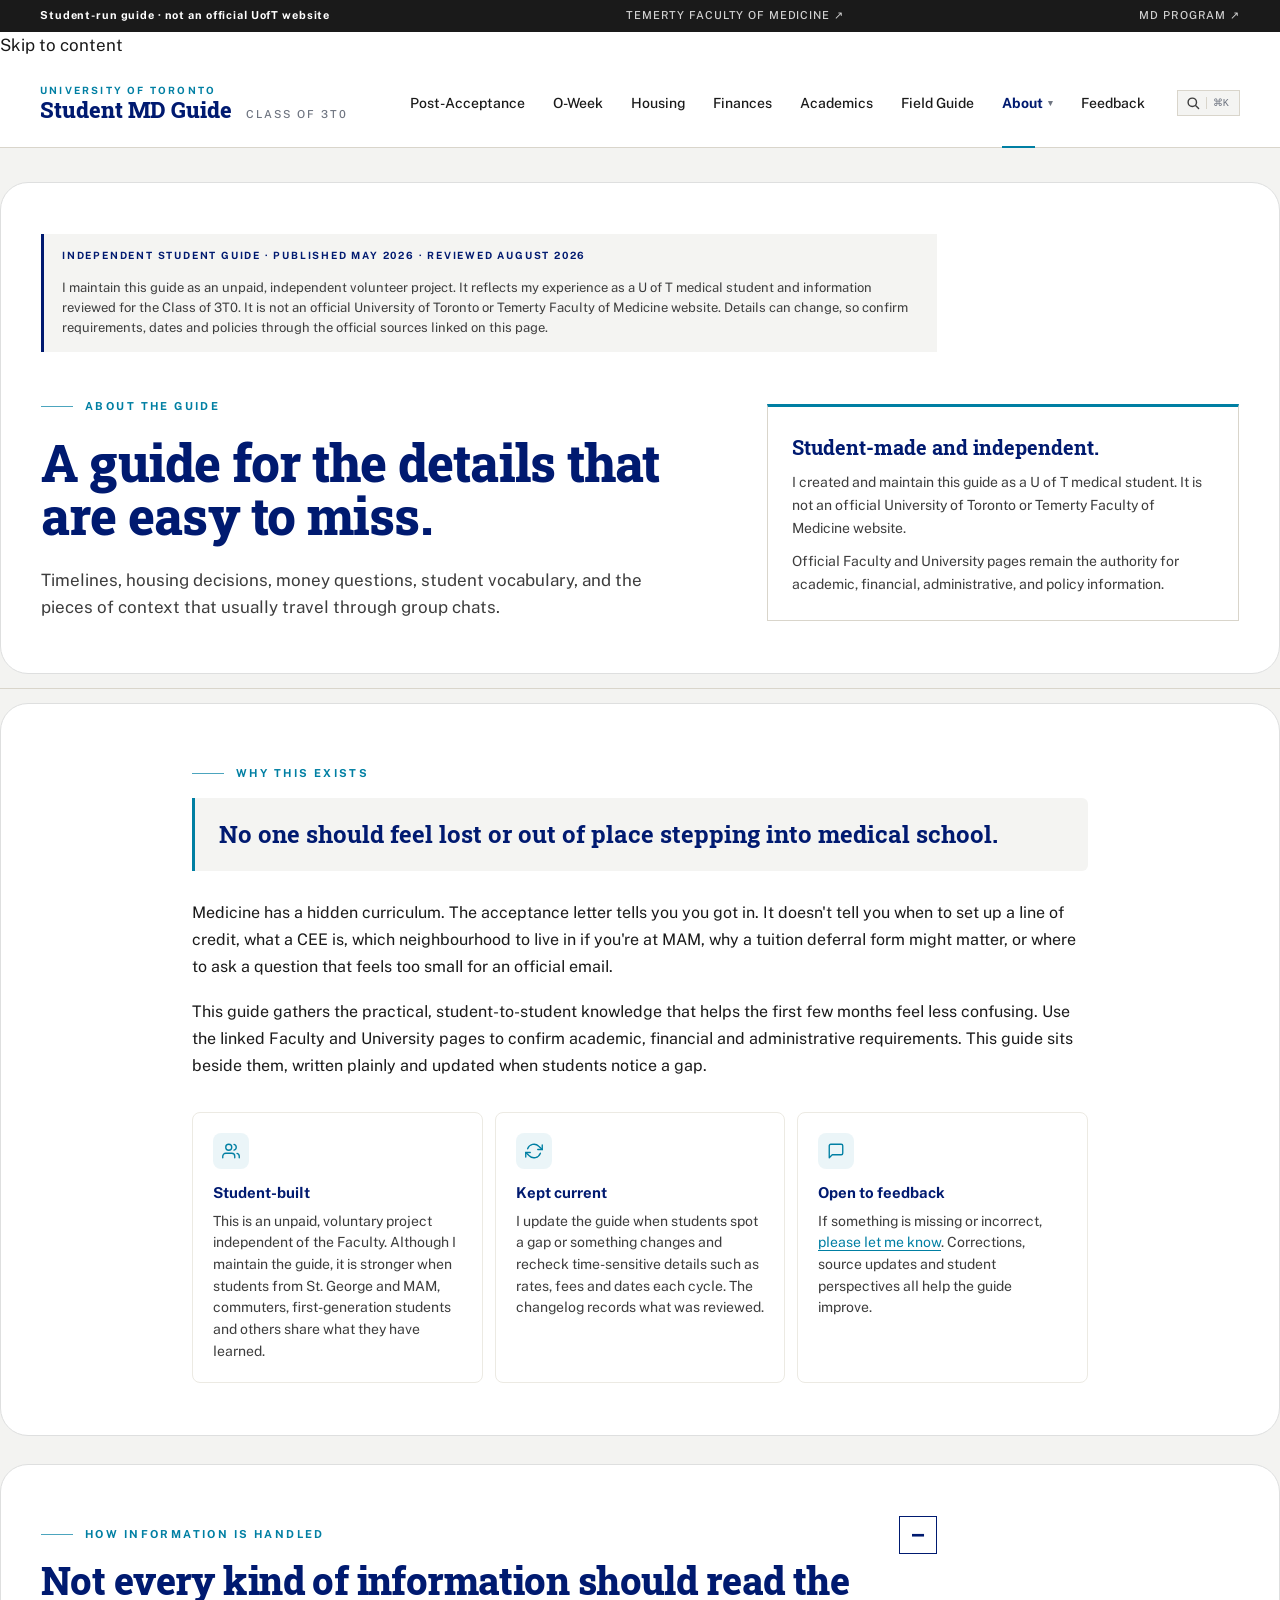
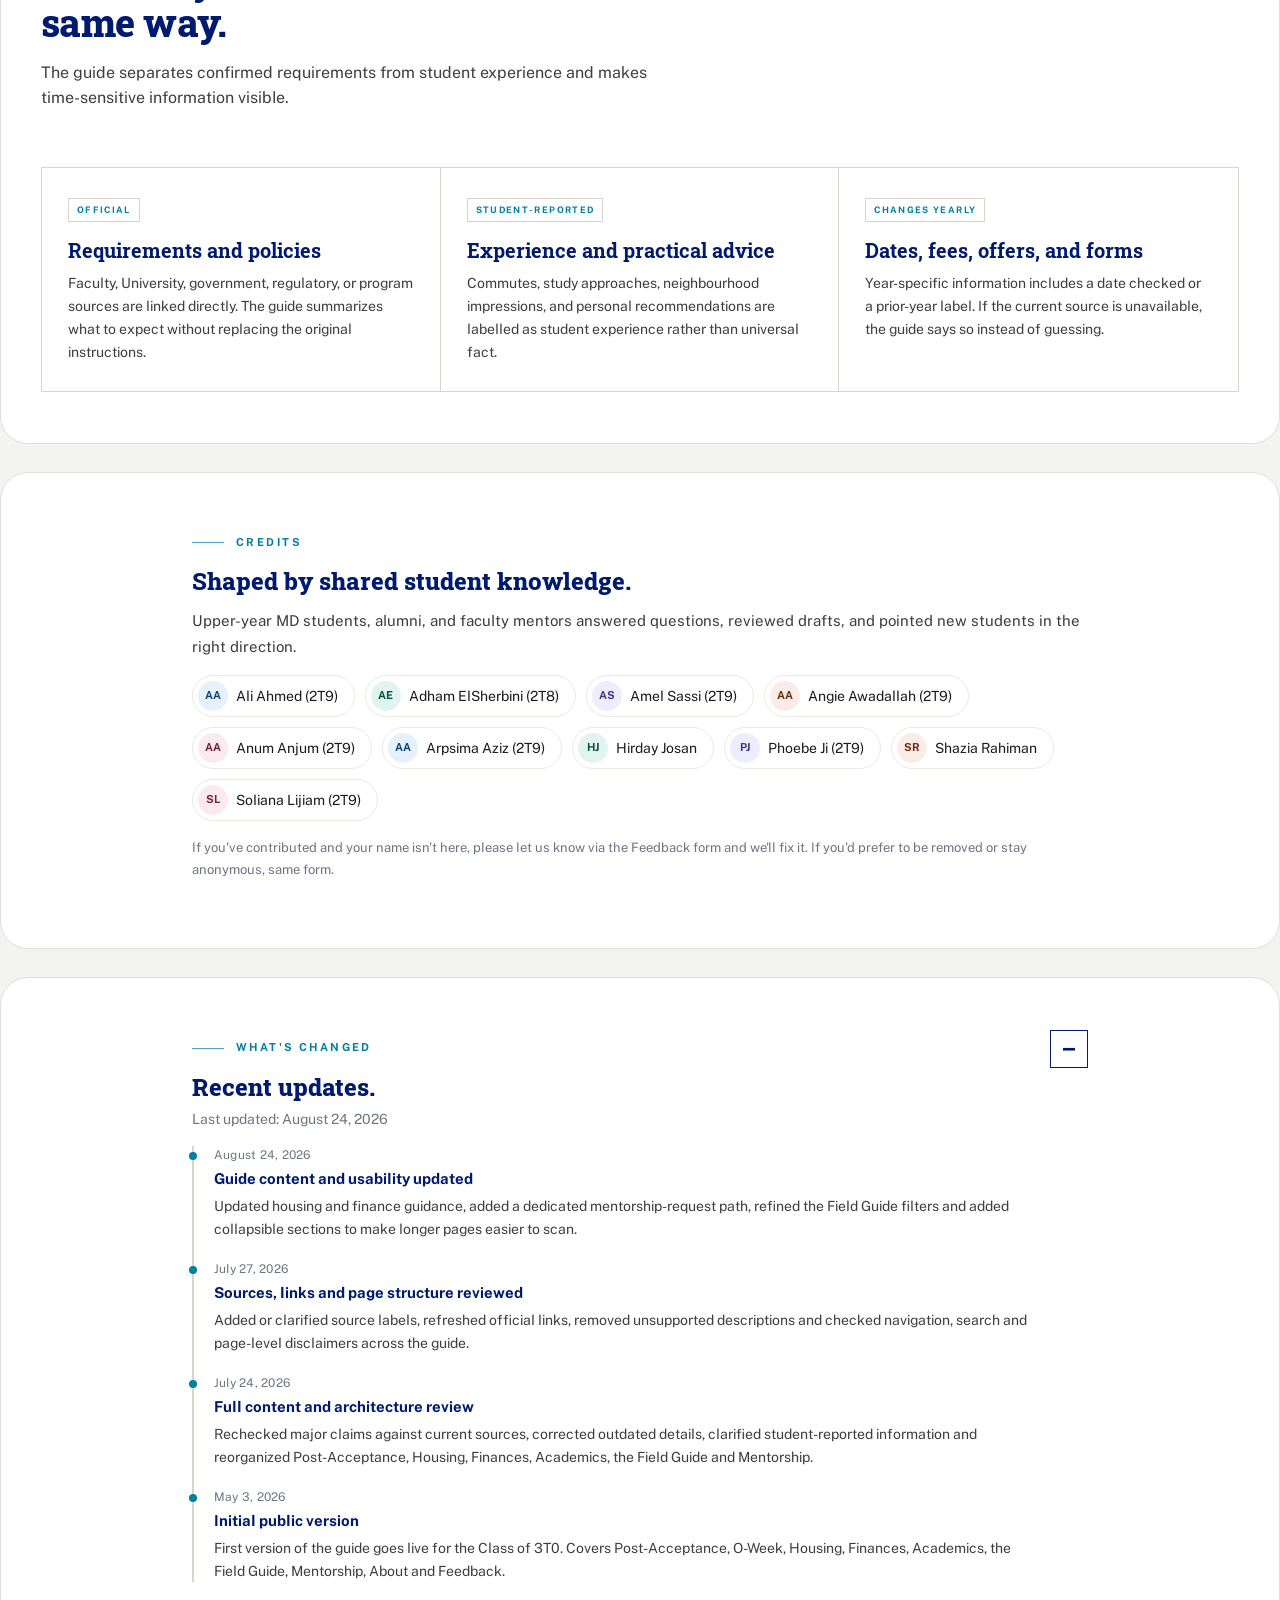
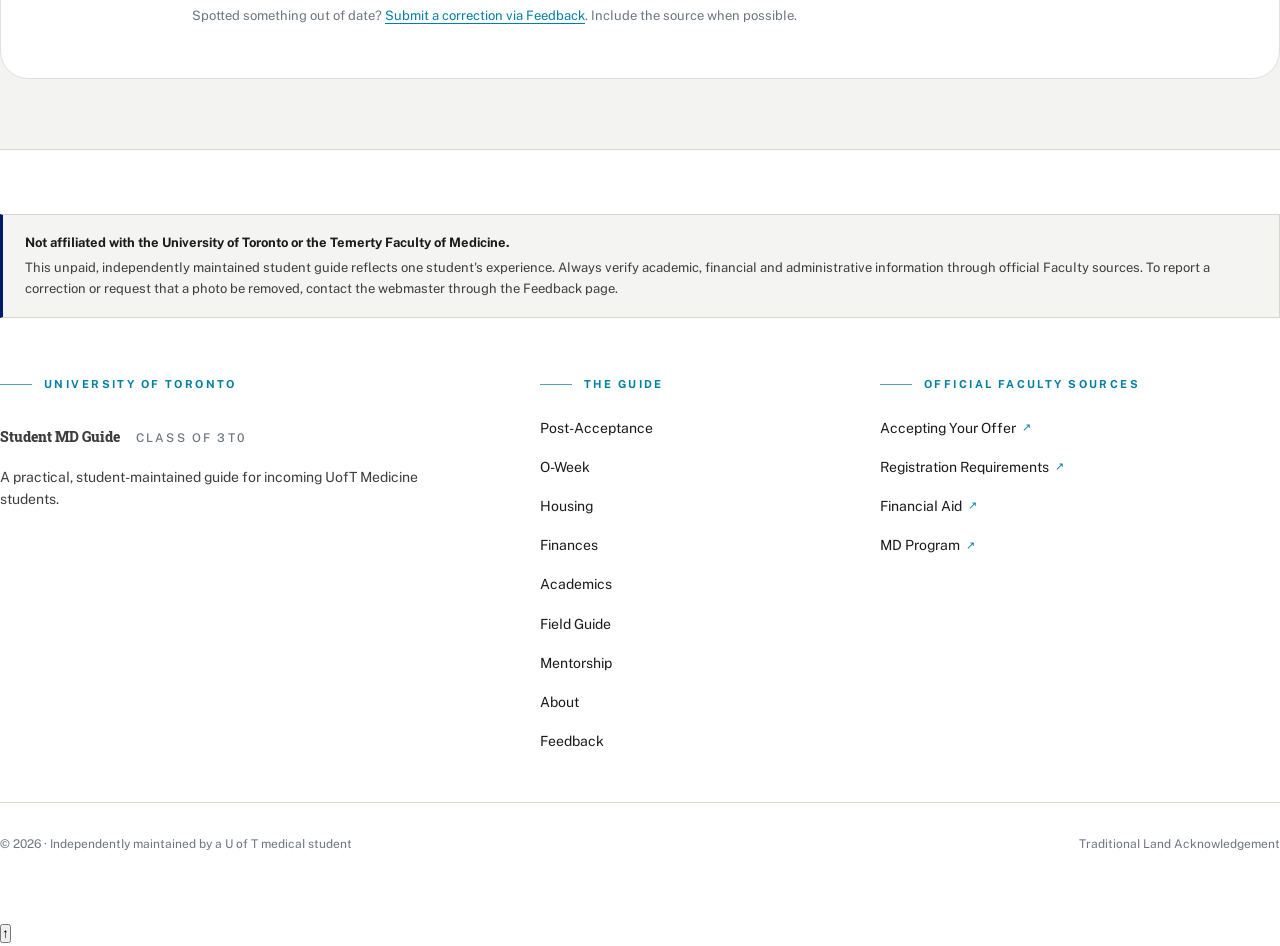
==== about.html @ dd19da8e "Add files via upload" ====
<!DOCTYPE html>
<html lang="en">
<head>
<meta charset="UTF-8" />
<meta name="viewport" content="width=device-width, initial-scale=1.0" />
<title>About the Guide · Student MD Guide</title>
<meta name="description" content="About the independent U of T Student MD Guide, how it is maintained and how to suggest a correction." />
<link rel="canonical" href="https://welcomeuoftmed.ca/about.html" />
<meta property="og:type" content="website" /><meta property="og:site_name" content="UofT Student MD Guide" /><meta property="og:title" content="About the Guide · Student MD Guide" /><meta property="og:description" content="How this independent student guide is maintained and how to suggest a correction." /><meta property="og:url" content="https://welcomeuoftmed.ca/about.html" /><meta property="og:image" content="https://welcomeuoftmed.ca/social-preview.jpg" /><meta property="og:image:alt" content="University College on the University of Toronto Front Campus" />
<meta name="twitter:card" content="summary_large_image" /><meta name="twitter:title" content="About the Guide · Student MD Guide" /><meta name="twitter:description" content="How this independent student guide is maintained and how to suggest a correction." /><meta name="twitter:image" content="https://welcomeuoftmed.ca/social-preview.jpg" />
<link rel="preconnect" href="https://fonts.googleapis.com" />
<link rel="preconnect" href="https://fonts.gstatic.com" crossorigin />
<link href="https://fonts.googleapis.com/css2?family=Public+Sans:wght@400;500;600;700;800;900&family=Roboto+Slab:wght@500;700;800;900&display=swap" rel="stylesheet" />
<link rel="stylesheet" href="launch-polish.css" />
<style>
  :root {
    --uoft-navy: #001A70;
    --uoft-navy-deep: #001454;
    --uoft-teal: #007FA3;
    --uoft-teal-deep: #006285;
    --ink: #1A1A1A;
    --ink-soft: #3D3D3D;
    --ink-muted: #6E7480;
    --paper: #FFFFFF;
    --paper-soft: #F4F4F2;
    --hairline: #D9D5CB;
    --hairline-soft: #ECEAE3;
  }
  * { margin: 0; padding: 0; box-sizing: border-box; }
  html { font-feature-settings: 'ss01', 'cv01', 'cv11'; }
  body {
    background: var(--paper);
    color: var(--ink);
    font-family: 'Public Sans', sans-serif;
    font-size: 17px;
    line-height: 1.6;
    -webkit-font-smoothing: antialiased;
    text-rendering: optimizeLegibility;
  }
  .font-display {
    font-family: 'Roboto Slab', Georgia, serif;
    font-weight: 800;
    letter-spacing: -0.015em;
    line-height: 1.05;
    color: var(--uoft-navy);
  }
  ::selection { background: var(--uoft-navy); color: white; }
  a { color: inherit; text-decoration: none; }
  img { display: block; max-width: 100%; }

  .container { max-width: 1280px; margin: 0 auto; padding: 0 24px; }
  @media (min-width: 768px) { .container { padding: 0 40px; } }

  /* ── Utility ribbon ── */
  .ribbon {
    background: var(--ink);
    color: white;
    font-size: 11px;
    letter-spacing: 0.08em;
  }
  .ribbon-inner {
    height: 32px;
    display: flex;
    align-items: center;
    justify-content: space-between;
  }
  .ribbon-inner > span { font-weight: 700; color: #fff; }
  @media (max-width: 620px) {
    .ribbon-inner > a { display: none; }
    .ribbon-inner { justify-content: center; text-align: center; letter-spacing: .04em; }
  }
  .ribbon a { opacity: 0.8; transition: opacity 180ms; text-transform: uppercase; font-weight: 500; }
  .ribbon a:hover { opacity: 1; }

  /* ── Header ── */
  .header {
    background: white;
    border-bottom: 1px solid var(--hairline);
    position: sticky;
    top: 0;
    z-index: 40;
  }
  .header-inner {
    height: 88px;
    display: flex;
    align-items: center;
    justify-content: space-between;
  }
  .logo {
    display: flex;
    align-items: center;
    gap: 14px;
    line-height: 1;
    text-decoration: none;
  }
  .logo-shield {
    width: 30px;
    height: 70px;
    flex-shrink: 0;
    object-fit: contain;
  }
  .logo-text { display: flex; flex-direction: column; line-height: 1; }
  .logo-eyebrow {
    font-size: 10px;
    letter-spacing: 0.22em;
    text-transform: uppercase;
    font-weight: 700;
    color: var(--uoft-teal);
  }
  .logo-mark {
    font-family: 'Roboto Slab', serif;
    font-weight: 800;
    font-size: 22px;
    color: var(--uoft-navy);
    line-height: 1;
    transition: color 180ms;
  }
  .logo:hover .logo-mark { color: var(--uoft-teal); }
  .logo-mark-row {
    display: inline-flex;
    align-items: baseline;
    gap: 14px;
    margin-top: 4px;
  }
  .logo-edition {
    font-family: 'Public Sans', sans-serif;
    font-weight: 500;
    font-size: 11px;
    letter-spacing: 0.18em;
    color: var(--ink-muted);
    text-transform: uppercase;
    line-height: 1;
  }
  .nav { display: none; gap: 22px; align-items: center; flex-wrap: wrap; justify-content: flex-end; }
  @media (min-width: 768px) { .nav { display: flex; } }
  @media (min-width: 1100px) { .nav { gap: 28px; } }
  .nav a {
    font-size: 13px;
    font-weight: 500;
    color: var(--ink);
    transition: color 180ms;
    white-space: nowrap;
  }
  @media (min-width: 1100px) { .nav a { font-size: 14px; } }
  .nav a:hover { color: var(--uoft-teal); }
  .nav a.is-active {
    color: var(--uoft-navy);
    font-weight: 700;
    position: relative;
  }
  .nav a.is-active::after {
    content: '';
    position: absolute;
    left: 0;
    right: 0;
    bottom: -34px;
    height: 2px;
    background: var(--uoft-teal);
  }

  /* Dropdown nav (About → About / Mentorship) */
  .nav-dropdown {
    position: relative;
    display: flex;
    align-items: center;
  }
  .nav-dropdown-trigger {
    background: none;
    border: 0;
    padding: 0;
    margin: 0;
    font-family: inherit;
    font-size: 13px;
    font-weight: 500;
    color: var(--ink);
    cursor: pointer;
    display: inline-flex;
    align-items: center;
    gap: 5px;
    transition: color 180ms;
    white-space: nowrap;
    line-height: inherit;
  }
  @media (min-width: 1100px) { .nav-dropdown-trigger { font-size: 14px; } }
  .nav-dropdown-trigger:hover { color: var(--uoft-teal); }
  .nav-dropdown.is-active-section .nav-dropdown-trigger {
    color: var(--uoft-navy);
    font-weight: 700;
  }
  .nav-dropdown.is-active-section::after {
    content: '';
    position: absolute;
    left: 0;
    right: 18px;
    bottom: -34px;
    height: 2px;
    background: var(--uoft-teal);
  }
  .nav-dropdown-caret {
    font-size: 9px;
    color: var(--ink-muted);
    transition: transform 220ms, color 180ms;
    margin-top: 1px;
  }
  .nav-dropdown:hover .nav-dropdown-caret,
  .nav-dropdown.is-open .nav-dropdown-caret {
    transform: rotate(180deg);
    color: var(--uoft-navy);
  }

  .nav-dropdown-menu {
    position: absolute;
    top: calc(100% + 28px);
    right: 0;
    min-width: 240px;
    background: white;
    border: 1px solid var(--hairline);
    box-shadow: 0 8px 32px rgba(0, 0, 0, 0.08);
    padding: 8px;
    z-index: 50;
    opacity: 0;
    visibility: hidden;
    transform: translateY(-4px);
    transition: opacity 180ms, transform 180ms, visibility 180ms;
  }
  .nav-dropdown:hover .nav-dropdown-menu,
  .nav-dropdown:focus-within .nav-dropdown-menu,
  .nav-dropdown.is-open .nav-dropdown-menu {
    opacity: 1;
    visibility: visible;
    transform: translateY(0);
  }
  /* Hover bridge so cursor can move from trigger to menu without closing */
  .nav-dropdown::before {
    content: '';
    position: absolute;
    top: 100%;
    right: 0;
    width: 100%;
    height: 28px;
    pointer-events: none;
  }
  .nav-dropdown:hover::before,
  .nav-dropdown.is-open::before {
    pointer-events: auto;
  }
  .nav-dropdown-menu a {
    display: block;
    padding: 12px 14px;
    font-size: 13px;
    text-decoration: none;
    border-left: 2px solid transparent;
    transition: background 160ms, border-color 160ms;
  }
  .nav-dropdown-menu a:hover,
  .nav-dropdown-menu a:focus-visible {
    background: var(--paper-soft);
    border-left-color: var(--uoft-teal);
    outline: none;
  }
  .nav-dropdown-menu a.is-active {
    background: var(--paper-soft);
    border-left-color: var(--uoft-navy);
  }
  .nav-dropdown-menu a.is-active::after { display: none; }
  .nav-dropdown-label {
    display: block;
    color: var(--uoft-navy);
    font-weight: 700;
    margin-bottom: 2px;
  }
  .nav-dropdown-desc {
    display: block;
    color: var(--ink-muted);
    font-size: 11px;
    line-height: 1.4;
  }

  /* ── Eyebrow ── */
  .eyebrow {
    display: inline-flex;
    align-items: center;
    gap: 12px;
  }
  .eyebrow-rule {
    display: block;
    width: 32px;
    height: 1px;
    background: var(--uoft-teal);
    opacity: 0.7;
  }
  .eyebrow-text {
    font-size: 11px;
    letter-spacing: 0.22em;
    text-transform: uppercase;
    font-weight: 700;
    color: var(--uoft-teal);
  }
  .eyebrow.light .eyebrow-rule { background: rgba(255,255,255,0.4); }
  .eyebrow.light .eyebrow-text { color: rgba(255,255,255,0.85); }

  /* ── Buttons ── */
  .btn {
    display: inline-flex;
    align-items: center;
    justify-content: center;
    gap: 10px;
    padding: 14px 24px;
    font-family: inherit;
    font-size: 13px;
    font-weight: 700;
    letter-spacing: 0.1em;
    text-transform: uppercase;
    border: 1.5px solid transparent;
    transition: all 180ms cubic-bezier(0.2, 0.7, 0.2, 1);
    cursor: pointer;
    white-space: nowrap;
  }
  .btn-primary { background: var(--uoft-navy); color: white; border-color: var(--uoft-navy); }
  .btn-primary:hover { background: var(--uoft-navy-deep); border-color: var(--uoft-navy-deep); }
  .btn-outline { background: transparent; color: var(--uoft-navy); border-color: var(--uoft-navy); }
  .btn-outline:hover { background: var(--uoft-navy); color: white; }
  .btn-outline-light { background: transparent; color: white; border-color: white; }
  .btn-outline-light:hover { background: white; color: var(--uoft-navy); }

  /* ── Animations ── */
  @keyframes fadeUp {
    from { opacity: 0; transform: translateY(14px); }
    to { opacity: 1; transform: translateY(0); }
  }
  .fade-up { animation: fadeUp 0.85s cubic-bezier(0.2, 0.7, 0.2, 1) both; }
  .delay-1 { animation-delay: 80ms; }
  .delay-2 { animation-delay: 160ms; }
  .delay-3 { animation-delay: 240ms; }

  /* ── Hero ── */
  .hero {
    position: relative;
    width: 100%;
    height: 78vh;
    min-height: 560px;
    overflow: hidden;
  }
  .hero img {
    position: absolute;
    inset: 0;
    width: 100%;
    height: 100%;
    object-fit: cover;
  }
  .hero-tint {
    position: absolute;
    inset: 0;
    background: linear-gradient(135deg, rgba(0,26,112,0.22) 0%, rgba(0,26,112,0.08) 60%, transparent 100%);
  }
  .hero-content {
    position: absolute;
    inset: 0;
    display: flex;
    align-items: center;
  }
  .hero-content > div { width: 100%; }
  .inset-block {
    background: white;
    padding: 56px;
    max-width: 640px;
    box-shadow: 0 1px 0 rgba(0,26,112,0.08);
  }
  @media (max-width: 767px) { .inset-block { padding: 32px 28px; } }
  .hero h1 {
    font-family: 'Roboto Slab', serif;
    font-weight: 800;
    line-height: 1.05;
    letter-spacing: -0.015em;
    color: var(--uoft-navy);
    font-size: clamp(2.5rem, 5.5vw, 4.25rem);
    margin-top: 24px;
  }
  .hero h2 {
    font-family: 'Roboto Slab', serif;
    font-weight: 500;
    font-style: italic;
    color: var(--uoft-teal);
    font-size: clamp(2rem, 4vw, 3rem);
    line-height: 1.05;
    letter-spacing: -0.015em;
    margin-top: 8px;
  }

  /* ── Lede paragraph ── */
  .lede-section {
    padding: 56px 0 72px;
  }
  @media (min-width: 768px) {
    .lede-section { padding: 72px 0 80px; }
  }
  .lede {
    font-size: 20px;
    line-height: 1.6;
    color: var(--ink);
    max-width: 56rem;
  }
  @media (min-width: 768px) { .lede { font-size: 22px; } }
  .hero-disclaimer {
    display: flex;
    align-items: baseline;
    gap: 14px;
    padding: 14px 18px;
    margin-bottom: 36px;
    border-left: 3px solid var(--uoft-navy);
    background: var(--paper-soft);
    font-size: 13px;
    line-height: 1.55;
    color: var(--ink-soft);
    max-width: 56rem;
    flex-wrap: wrap;
  }
  .hero-disclaimer-label {
    font-size: 10px;
    letter-spacing: 0.18em;
    text-transform: uppercase;
    font-weight: 700;
    color: var(--uoft-navy);
    flex-shrink: 0;
  }
  .lede-section .container::after {
    content: '';
    display: block;
    width: 64px;
    height: 1px;
    background: var(--uoft-teal);
    margin-top: 48px;
    opacity: 0.7;
  }

  /* ── Section tiles (4-up) ── */
  .tiles-section {
    padding: 80px 0;
    background: var(--paper-soft);
  }
  @media (min-width: 768px) { .tiles-section { padding: 112px 0; } }
  .tiles-header {
    text-align: center;
    margin-bottom: 64px;
  }
  @media (min-width: 768px) { .tiles-header { margin-bottom: 80px; } }
  .tiles-header h2 {
    font-family: 'Roboto Slab', serif;
    font-weight: 800;
    color: var(--uoft-navy);
    font-size: clamp(2rem, 3.5vw, 3rem);
    line-height: 1.05;
    letter-spacing: -0.015em;
    margin-top: 20px;
  }
  .tiles-grid {
    display: grid;
    grid-template-columns: 1fr;
    gap: 24px;
  }
  @media (min-width: 640px) { .tiles-grid { grid-template-columns: 1fr 1fr; gap: 32px; } }
  @media (min-width: 1024px) { .tiles-grid { grid-template-columns: repeat(4, 1fr); } }
  .tile { display: flex; flex-direction: column; }
  .tile-img-wrap {
    aspect-ratio: 1 / 1;
    width: 100%;
    overflow: hidden;
    margin-bottom: 24px;
    position: relative;
  }
  .tile-img-wrap img {
    width: 100%;
    height: 100%;
    object-fit: cover;
    transition: transform 600ms cubic-bezier(0.2, 0.7, 0.2, 1);
  }
  .tile:hover .tile-img-wrap img { transform: scale(1.04); }
  .tile-num {
    position: absolute;
    top: 0;
    left: 0;
    background: var(--uoft-navy);
    color: white;
    padding: 6px 12px;
    font-size: 10px;
    font-weight: 700;
    letter-spacing: 0.2em;
  }
  .tile-label {
    font-size: 11px;
    letter-spacing: 0.22em;
    text-transform: uppercase;
    font-weight: 700;
    color: var(--uoft-teal);
    margin-bottom: 12px;
  }
  .tile-desc {
    font-size: 15px;
    line-height: 1.55;
    color: var(--ink);
    margin-bottom: 24px;
    flex: 1;
  }
  .tile .btn { align-self: flex-start; }

  /* ── Full-bleed image break ── */
  .image-break {
    position: relative;
    width: 100%;
    overflow: hidden;
  }
  .placeholder {
    position: relative;
    width: 100%;
    background: var(--paper-soft);
    border: 1px dashed rgba(0, 26, 112, 0.25);
    display: flex;
    align-items: center;
    justify-content: center;
    overflow: hidden;
  }
  .placeholder.hero-aspect { aspect-ratio: 21 / 9; }
  .placeholder.video-aspect { aspect-ratio: 16 / 9; }
  .placeholder.square-aspect { aspect-ratio: 1 / 1; }
  .placeholder-stripe {
    position: absolute;
    inset: 0;
    background-image: repeating-linear-gradient(45deg, var(--uoft-navy) 0, var(--uoft-navy) 1px, transparent 1px, transparent 16px);
    opacity: 0.03;
  }
  .placeholder-content {
    position: relative;
    z-index: 1;
    display: flex;
    flex-direction: column;
    align-items: center;
    gap: 12px;
    text-align: center;
    padding: 40px;
  }
  .placeholder-icon {
    width: 24px;
    height: 24px;
    color: var(--uoft-navy);
  }
  .placeholder-kind {
    font-size: 10px;
    letter-spacing: 0.22em;
    text-transform: uppercase;
    font-weight: 700;
    color: var(--uoft-teal);
  }
  .placeholder-label {
    font-size: 13px;
    line-height: 1.55;
    max-width: 28rem;
    color: var(--ink-soft);
  }
  .image-break .credit {
    position: absolute;
    bottom: 16px;
    right: 24px;
    font-size: 10px;
    font-style: italic;
    color: var(--ink-muted);
  }

  /* ── Essay block ── */
  .essay-section { padding: 96px 0; }
  @media (min-width: 768px) { .essay-section { padding: 128px 0; } }
  .essay-grid { display: grid; gap: 40px; }
  @media (min-width: 768px) { .essay-grid { grid-template-columns: 5fr 7fr; gap: 80px; } }
  .essay-head h2 {
    font-family: 'Roboto Slab', serif;
    font-weight: 800;
    color: var(--uoft-navy);
    font-size: clamp(2rem, 3.5vw, 2.875rem);
    line-height: 1.05;
    letter-spacing: -0.015em;
    margin-top: 24px;
  }
  .essay-head h3 {
    font-family: 'Roboto Slab', serif;
    font-weight: 500;
    font-style: italic;
    color: var(--uoft-teal);
    font-size: clamp(1.5rem, 2.5vw, 2rem);
    line-height: 1.05;
    letter-spacing: -0.015em;
    margin-top: 8px;
  }
  .prose-content p {
    font-size: 17px;
    line-height: 1.75;
    color: var(--ink-soft);
    margin-bottom: 24px;
    max-width: 62ch;
  }
  .prose-content p:last-child { margin-bottom: 0; }
  .prose-content strong { color: var(--ink); font-weight: 600; }
  .prose-content a {
    color: var(--uoft-teal);
    text-decoration: underline;
    text-decoration-thickness: 1px;
    text-underline-offset: 4px;
    transition: all 180ms;
  }
  .prose-content a:hover { color: var(--uoft-teal-deep); text-decoration-thickness: 2px; }

  /* ── Resources stripe ── */
  .resources-section {
    padding: 80px 0;
    background: var(--paper-soft);
  }
  @media (min-width: 768px) { .resources-section { padding: 112px 0; } }
  .resources-grid { display: grid; gap: 40px; }
  @media (min-width: 768px) { .resources-grid { grid-template-columns: 4fr 8fr; gap: 80px; } }
  .resources-head h2 {
    font-family: 'Roboto Slab', serif;
    font-weight: 800;
    color: var(--uoft-navy);
    font-size: clamp(1.75rem, 3vw, 2.5rem);
    line-height: 1.05;
    letter-spacing: -0.015em;
    margin-top: 24px;
  }
  .resources-head p {
    margin-top: 20px;
    font-size: 15px;
    line-height: 1.6;
    color: var(--ink-soft);
    max-width: 24rem;
  }
  .resource-list {
    border-top: 1px solid var(--hairline);
  }
  .resource-link {
    display: grid;
    grid-template-columns: auto 1fr;
    gap: 20px;
    padding: 24px 0;
    border-bottom: 1px solid var(--hairline);
    align-items: start;
    transition: padding 220ms cubic-bezier(0.2, 0.7, 0.2, 1);
  }
  .resource-link:hover { padding-left: 12px; }
  .resource-arrow {
    color: var(--uoft-teal);
    font-weight: 700;
    font-size: 20px;
    line-height: 1.4;
    transition: color 180ms;
  }
  .resource-link:hover .resource-arrow { color: var(--uoft-navy); }
  .resource-title {
    font-family: 'Roboto Slab', serif;
    font-weight: 800;
    font-size: 20px;
    color: var(--uoft-navy);
    line-height: 1.2;
    margin-bottom: 6px;
    transition: color 180ms;
  }
  @media (min-width: 768px) { .resource-title { font-size: 22px; } }
  .resource-link:hover .resource-title { color: var(--uoft-teal); }
  .resource-note {
    font-size: 13px;
    font-style: italic;
    color: var(--ink-soft);
    margin-top: 6px;
  }
  .independence-box {
    padding: 24px; border: 1px solid var(--hairline);
    border-top: 3px solid var(--uoft-teal); background: #fff;
  }
  .independence-box strong {
    display: block; margin-bottom: 8px; color: var(--uoft-navy);
    font-family: 'Roboto Slab', serif; font-size: 20px;
  }
  .independence-box p { color: var(--ink-soft); font-size: 14px; line-height: 1.65; }
  .independence-box p + p { margin-top: 10px; }
  .source-standard {
    display: grid; grid-template-columns: 1fr;
    border: 1px solid var(--hairline); background: #fff;
  }
  @media (min-width: 800px) { .source-standard { grid-template-columns: repeat(3, 1fr); } }
  .source-standard-item {
    padding: 26px; border-bottom: 1px solid var(--hairline);
  }
  @media (min-width: 800px) {
    .source-standard-item { border-bottom: 0; border-right: 1px solid var(--hairline); }
    .source-standard-item:last-child { border-right: 0; }
  }
  .source-standard-label {
    display: inline-flex; margin-bottom: 16px; padding: 4px 8px;
    border: 1px solid var(--hairline); color: var(--uoft-teal);
    font-size: 9px; font-weight: 700; letter-spacing: .15em; text-transform: uppercase;
  }
  .source-standard-item h3 {
    color: var(--uoft-navy); font-family: 'Roboto Slab', serif;
    font-size: 20px; line-height: 1.2;
  }
  .source-standard-item p {
    margin-top: 10px; color: var(--ink-soft); font-size: 14px; line-height: 1.65;
  }

  /* ── Cohort section ── */
  .cohort-section {
    padding: 56px 0 80px;
  }
  @media (min-width: 768px) { .cohort-section { padding: 64px 0 112px; } }
  .cohort-header {
    margin-bottom: 48px;
    max-width: 56rem;
  }
  @media (min-width: 768px) { .cohort-header { margin-bottom: 64px; } }
  .cohort-header h2 {
    font-family: 'Roboto Slab', serif;
    font-weight: 800;
    color: var(--uoft-navy);
    font-size: clamp(2rem, 3.5vw, 3rem);
    line-height: 1.05;
    letter-spacing: -0.015em;
    margin-top: 20px;
  }
  .cohort-lede {
    margin-top: 20px;
    font-size: 18px;
    line-height: 1.6;
    color: var(--ink-soft);
    max-width: 44rem;
  }
  .cohort-grid {
    display: grid;
    grid-template-columns: 1fr;
    gap: 16px;
  }
  @media (min-width: 768px) {
    .cohort-grid {
      grid-template-columns: 7fr 5fr;
      gap: 20px;
      align-items: stretch;
    }
  }
  .cohort-large { display: flex; }
  .cohort-large > .placeholder { width: 100%; }
  .cohort-stack {
    display: grid;
    grid-template-columns: 1fr 1fr;
    gap: 16px;
  }
  @media (min-width: 768px) {
    .cohort-stack {
      grid-template-columns: 1fr;
      grid-template-rows: 1fr 1fr;
      gap: 20px;
    }
  }
  .cohort-aspect-large { aspect-ratio: 4 / 3; width: 100%; }
  @media (min-width: 768px) {
    .cohort-aspect-large { aspect-ratio: auto; height: 100%; min-height: 520px; }
  }
  .cohort-aspect-small { aspect-ratio: 4 / 3; width: 100%; }
  @media (min-width: 768px) {
    .cohort-aspect-small { aspect-ratio: auto; height: 100%; }
  }

  /* ── CTA pair ── */
  .cta-section { padding: 80px 0; }
  @media (min-width: 768px) { .cta-section { padding: 112px 0; } }
  .cta-grid {
    display: grid;
    grid-template-columns: 1fr;
    align-items: stretch;
  }
  @media (min-width: 768px) { .cta-grid { grid-template-columns: 1fr 1fr; } }
  .cta-text-panel {
    background: var(--uoft-navy);
    padding: 48px 40px;
    display: flex;
    flex-direction: column;
    justify-content: center;
    color: white;
  }
  @media (min-width: 768px) { .cta-text-panel { padding: 64px; } }
  .cta-text-panel h2 {
    font-family: 'Roboto Slab', serif;
    font-weight: 800;
    color: white;
    font-size: clamp(1.875rem, 3vw, 2.5rem);
    line-height: 1.05;
    letter-spacing: -0.015em;
    margin-top: 24px;
  }
  .cta-text-panel p {
    margin-top: 20px;
    font-size: 16px;
    line-height: 1.6;
    color: rgba(255,255,255,0.85);
  }
  .cta-text-panel .btn {
    margin-top: 32px;
    align-self: flex-start;
  }

  /* ── Footer ── */
  .footer {
    border-top: 1px solid var(--hairline);
    margin-top: 0;
    background: var(--paper);
  }
  .footer-inner { padding: 64px 0; }
  .footer-disclaimer {
    border: 1px solid var(--hairline);
    border-left: 3px solid var(--uoft-navy);
    padding: 18px 22px;
    margin-bottom: 48px;
    font-size: 13px;
    line-height: 1.6;
    color: var(--ink-soft);
    background: var(--paper-soft);
  }
  .footer-disclaimer strong {
    display: block;
    color: var(--ink);
    font-weight: 700;
    margin-bottom: 4px;
    font-size: 13px;
  }
  .footer-grid {
    display: grid;
    grid-template-columns: 1fr;
    gap: 40px;
    padding-bottom: 48px;
  }
  @media (min-width: 768px) {
    .footer-grid {
      grid-template-columns: 5fr 3fr 4fr;
    }
  }
  .footer-brand-mark {
    font-family: 'Roboto Slab', serif;
    font-weight: 800;
    font-size: 28px;
    color: var(--uoft-navy);
    line-height: 1.2;
    display: flex;
    align-items: baseline;
    gap: 16px;
    flex-wrap: wrap;
  }
  .footer-brand-edition {
    font-family: 'Public Sans', sans-serif;
    font-weight: 500;
    font-size: 12px;
    letter-spacing: 0.18em;
    color: var(--ink-muted);
    text-transform: uppercase;
    line-height: 1;
  }
  .footer-brand p {
    margin-top: 20px;
    font-size: 14px;
    line-height: 1.55;
    color: var(--ink-soft);
    max-width: 28rem;
  }
  .footer-col-eyebrow { margin-bottom: 20px; }
  .footer ul { list-style: none; display: flex; flex-direction: column; gap: 12px; }
  .footer ul a {
    font-size: 14px;
    color: var(--ink);
    transition: color 180ms;
    display: inline-flex;
    align-items: center;
    gap: 6px;
  }
  .footer ul a:hover { color: var(--uoft-teal); }
  .footer-ext { font-size: 11px; color: var(--uoft-teal); }
  .footer-bottom {
    padding-top: 32px;
    border-top: 1px solid var(--hairline);
    display: flex;
    flex-direction: column;
    justify-content: space-between;
    gap: 16px;
  }
  @media (min-width: 768px) { .footer-bottom { flex-direction: row; } }
  .footer-bottom * { font-size: 12px; color: var(--ink-muted); }
  .footer-bottom a:hover { color: var(--uoft-teal); }

  /* ────────────────────────────────────────────────────────
     INNER PAGE PATTERNS — shared across Post-Acceptance,
     Housing, Finances, Handbook, Feedback
     ──────────────────────────────────────────────────────── */

  /* Page hero — smaller, banded version of the homepage hero */
  .page-hero {
    background: var(--paper);
    padding: 56px 0 40px;
    border-bottom: 1px solid var(--hairline);
  }
  @media (min-width: 768px) {
    .page-hero { padding: 80px 0 56px; }
  }
  .page-hero-grid {
    display: grid;
    gap: 32px;
    grid-template-columns: 1fr;
  }
  @media (min-width: 768px) {
    .page-hero-grid {
      grid-template-columns: 7fr 5fr;
      gap: 64px;
      align-items: end;
    }
  }
  .page-hero h1 {
    font-family: 'Roboto Slab', serif;
    font-weight: 800;
    color: var(--uoft-navy);
    font-size: clamp(2rem, 4vw, 3.5rem);
    line-height: 1.05;
    letter-spacing: -0.015em;
    margin-top: 20px;
  }
  .page-hero-lede {
    margin-top: 24px;
    font-size: 17px;
    line-height: 1.6;
    color: var(--ink-soft);
    max-width: 38rem;
  }
  .page-hero-meta {
    border-left: 2px solid var(--uoft-teal);
    padding-left: 20px;
    font-size: 13px;
    line-height: 1.55;
    color: var(--ink-soft);
  }
  .page-hero-meta strong {
    display: block;
    font-size: 11px;
    letter-spacing: 0.18em;
    text-transform: uppercase;
    font-weight: 700;
    color: var(--uoft-teal);
    margin-bottom: 6px;
  }
  .page-hero-meta + .page-hero-meta {
    margin-top: 24px;
  }

  /* Shared section block */
  .section {
    padding: 64px 0;
  }
  @media (min-width: 768px) { .section { padding: 96px 0; } }
  .section-tight { padding: 48px 0; }
  @media (min-width: 768px) { .section-tight { padding: 64px 0; } }
  .section-soft { background: var(--paper-soft); }

  /* ── Sidebar TOC (Handbook + Finances) ──
     The TOC floats in the viewport gutter to the RIGHT of the 1280px content
     max-width. It only appears when there's enough gutter to clear the content,
     so it never overlaps text. Below that threshold, the inline .toc-mobile
     block at the top of the page-hero is used instead. */
  .has-toc { position: relative; }
  .toc-sidebar {
    display: none;
  }
  /* Show only when viewport is wide enough that content (1280px) + TOC (220px)
     + 48px breathing room can all fit. 1280 + 220 + 48 = 1548. */
  @media (min-width: 1548px) {
    .toc-sidebar {
      display: block;
      position: fixed;
      top: 120px;
      /* Sit just outside the content column on the right */
      left: calc(50% + 640px + 24px);
      width: 220px;
      z-index: 30;
      max-height: calc(100vh - 160px);
      overflow-y: auto;
    }
    .toc-sidebar-inner {
      border-left: 1px solid var(--hairline);
      padding: 4px 0 4px 18px;
    }
    .toc-eyebrow {
      font-size: 10px;
      letter-spacing: 0.22em;
      text-transform: uppercase;
      font-weight: 700;
      color: var(--uoft-teal);
      margin-bottom: 14px;
    }
    .toc-sidebar ul {
      list-style: none;
      display: flex;
      flex-direction: column;
      gap: 10px;
    }
    .toc-sidebar a {
      display: block;
      font-size: 13px;
      line-height: 1.45;
      color: var(--ink-muted);
      transition: color 180ms;
      padding: 2px 0;
      border-left: 2px solid transparent;
      margin-left: -20px;
      padding-left: 18px;
    }
    .toc-sidebar a:hover { color: var(--uoft-navy); }
    .toc-sidebar a.is-active {
      color: var(--uoft-navy);
      font-weight: 600;
      border-left-color: var(--uoft-navy);
    }
    /* Hide the inline mobile TOC when the sidebar is showing */
    .toc-mobile { display: none; }
  }
  /* Mobile/tablet: inline TOC at top of page-hero */
  .toc-mobile {
    display: block;
    margin-top: 24px;
    padding: 16px 18px;
    border: 1px solid var(--hairline);
    background: var(--paper-soft);
  }
  @media (min-width: 1100px) { .toc-mobile { display: none; } }
  .toc-mobile-eyebrow {
    font-size: 10px;
    letter-spacing: 0.22em;
    text-transform: uppercase;
    font-weight: 700;
    color: var(--uoft-teal);
    margin-bottom: 12px;
  }
  .toc-mobile ol {
    list-style: none;
    display: grid;
    grid-template-columns: 1fr;
    gap: 8px;
    counter-reset: toc;
  }
  @media (min-width: 600px) { .toc-mobile ol { grid-template-columns: 1fr 1fr; } }
  .toc-mobile li { counter-increment: toc; }
  .toc-mobile a {
    display: flex;
    gap: 10px;
    font-size: 14px;
    color: var(--ink);
    padding: 4px 0;
    transition: color 180ms;
  }
  .toc-mobile a::before {
    content: counter(toc, decimal-leading-zero);
    font-size: 10px;
    color: var(--uoft-teal);
    font-weight: 700;
    letter-spacing: 0.1em;
    padding-top: 4px;
  }
  .toc-mobile a:hover { color: var(--uoft-teal); }
  /* Anchor offset for sticky header */
  .has-toc [id] { scroll-margin-top: 100px; }

  .section-header {
    margin-bottom: 40px;
    max-width: 56rem;
  }
  @media (min-width: 768px) { .section-header { margin-bottom: 56px; } }
  .section-header h2 {
    font-family: 'Roboto Slab', serif;
    font-weight: 800;
    color: var(--uoft-navy);
    font-size: clamp(1.75rem, 3vw, 2.5rem);
    line-height: 1.1;
    letter-spacing: -0.015em;
    margin-top: 16px;
  }
  .section-header p {
    margin-top: 16px;
    font-size: 16px;
    line-height: 1.6;
    color: var(--ink-soft);
    max-width: 38rem;
  }

  /* Phase / numbered block */
  .phase {
    display: grid;
    grid-template-columns: 1fr;
    gap: 24px;
    padding: 40px 0;
    border-top: 1px solid var(--hairline);
  }
  @media (min-width: 768px) {
    .phase {
      grid-template-columns: 200px 1fr;
      gap: 48px;
      padding: 56px 0;
    }
  }
  .phase-number {
    font-family: 'Roboto Slab', serif;
    font-weight: 800;
    font-size: 64px;
    color: var(--uoft-navy);
    line-height: 1;
    font-feature-settings: 'tnum';
  }
  .phase-meta {
    margin-top: 16px;
  }
  .phase-meta-eyebrow {
    font-size: 11px;
    letter-spacing: 0.18em;
    text-transform: uppercase;
    font-weight: 700;
    color: var(--uoft-teal);
    margin-bottom: 6px;
  }
  .phase-meta h3 {
    font-family: 'Roboto Slab', serif;
    font-weight: 700;
    font-size: 22px;
    color: var(--uoft-navy);
    line-height: 1.2;
  }
  .phase-meta-desc {
    font-size: 14px;
    color: var(--ink-soft);
    margin-top: 8px;
    line-height: 1.55;
  }
  .phase-items {
    display: flex;
    flex-direction: column;
    gap: 0;
  }

  /* Checklist item — flat list-row style */
  .checklist-item {
    display: grid;
    grid-template-columns: 24px 1fr;
    gap: 16px;
    padding: 20px 0;
    border-top: 1px solid var(--hairline-soft);
    align-items: start;
  }
  .checklist-item:first-child { border-top: none; padding-top: 0; }
  .checklist-marker {
    width: 18px;
    height: 18px;
    border: 1.5px solid var(--uoft-navy);
    margin-top: 4px;
    position: relative;
  }
  .checklist-item.important .checklist-marker {
    background: var(--uoft-teal);
    border-color: var(--uoft-teal);
  }
  .checklist-item.milestone {
    background: var(--paper-soft);
    border-left: 3px solid var(--uoft-navy);
    padding: 18px 22px !important;
    border-top: 0 !important;
    margin-top: 8px;
  }
  .checklist-item.milestone .checklist-marker {
    background: var(--uoft-navy);
    border-color: var(--uoft-navy);
  }
  .milestone-tag {
    font-size: 9px;
    letter-spacing: 0.22em;
    text-transform: uppercase;
    font-weight: 700;
    color: white;
    background: var(--uoft-navy);
    padding: 3px 7px 2px;
    line-height: 1;
  }
  .checklist-sublist {
    list-style: none;
    margin-top: 10px;
    display: flex;
    flex-direction: column;
    gap: 4px;
  }
  .checklist-sublist li {
    font-size: 14px;
    line-height: 1.5;
    color: var(--ink-soft);
    padding-left: 16px;
    position: relative;
  }
  .checklist-sublist li::before {
    content: '✓';
    position: absolute;
    left: 0;
    top: 0;
    color: var(--uoft-teal);
    font-weight: 700;
    font-size: 12px;
  }

  /* Facebook groups list (Post-Acceptance) */
  .fb-groups-list {
    list-style: none;
    margin-top: 12px;
    display: flex;
    flex-direction: column;
    gap: 10px;
  }
  .fb-groups-list li {
    font-size: 14px;
    line-height: 1.55;
    color: var(--ink-soft);
    padding-left: 18px;
    position: relative;
  }
  .fb-groups-list li::before {
    content: '';
    position: absolute;
    left: 0;
    top: 9px;
    width: 8px;
    height: 1px;
    background: var(--uoft-teal);
  }
  .fb-groups-list a {
    font-weight: 700;
    color: var(--uoft-navy);
    border-bottom: 1px solid var(--uoft-teal);
    padding-bottom: 1px;
    transition: color 180ms;
  }
  .fb-groups-list a:hover { color: var(--uoft-teal); }
  .fb-groups-list-name-static {
    font-weight: 700;
    color: var(--uoft-navy);
  }
  .fb-groups-list-note {
    display: block;
    font-size: 13px;
    color: var(--ink-soft);
    margin-top: 2px;
    line-height: 1.5;
  }
  .fb-groups-list-note strong {
    color: var(--ink);
    font-weight: 700;
  }
  .checklist-title {
    font-family: 'Public Sans', sans-serif;
    font-weight: 600;
    font-size: 17px;
    color: var(--ink);
    margin-bottom: 6px;
    display: flex;
    flex-wrap: wrap;
    align-items: baseline;
    gap: 12px;
  }
  .important-tag {
    font-size: 9px;
    letter-spacing: 0.22em;
    text-transform: uppercase;
    font-weight: 700;
    color: var(--uoft-teal);
    border: 1px solid var(--uoft-teal);
    padding: 3px 6px 2px;
    line-height: 1;
  }
  .checklist-desc {
    font-size: 15px;
    line-height: 1.6;
    color: var(--ink-soft);
  }
  .checklist-link {
    display: inline-flex;
    align-items: center;
    gap: 6px;
    margin-top: 10px;
    font-size: 13px;
    font-weight: 600;
    color: var(--uoft-teal);
    text-decoration: none;
    border-bottom: 1px solid var(--uoft-teal);
    padding-bottom: 1px;
  }
  .checklist-link:hover {
    color: var(--uoft-navy);
    border-color: var(--uoft-navy);
  }

  /* Comparison table */
  .compare-table {
    width: 100%;
    border-collapse: collapse;
    border: 1px solid var(--hairline);
    background: white;
  }
  .compare-table th,
  .compare-table td {
    text-align: left;
    padding: 16px 18px;
    border-bottom: 1px solid var(--hairline);
    font-size: 14px;
    line-height: 1.5;
    vertical-align: top;
  }
  .compare-table thead th {
    background: var(--uoft-navy);
    color: white;
    font-weight: 700;
    font-size: 12px;
    letter-spacing: 0.1em;
    text-transform: uppercase;
    border-bottom: none;
  }
  .compare-table tbody th {
    font-family: 'Roboto Slab', serif;
    font-weight: 700;
    color: var(--uoft-navy);
    font-size: 14px;
    background: var(--paper-soft);
    width: 26%;
  }
  .compare-table .compare-cell-strong {
    font-weight: 700;
    color: var(--uoft-navy);
  }
  .compare-table .compare-cell-tbd {
    color: var(--ink-muted);
    font-style: italic;
    font-size: 13px;
  }
  .compare-scroll {
    overflow-x: auto;
    -webkit-overflow-scrolling: touch;
  }

  /* Bank quick-card row (for top of finances) */
  .bank-row {
    display: grid;
    grid-template-columns: 1fr;
    gap: 16px;
    margin-top: 32px;
  }
  @media (min-width: 768px) {
    .bank-row { grid-template-columns: repeat(3, 1fr); gap: 20px; }
  }
  @media (min-width: 1024px) {
    .bank-row { grid-template-columns: repeat(5, 1fr); }
  }
  .bank-card {
    background: white;
    border: 1px solid var(--hairline);
    padding: 24px;
    display: flex;
    flex-direction: column;
    gap: 4px;
    border-top: 3px solid var(--uoft-navy);
  }
  .bank-card.unverified { border-top-color: var(--ink-muted); }
  .bank-card-name {
    font-family: 'Roboto Slab', serif;
    font-weight: 800;
    font-size: 22px;
    color: var(--uoft-navy);
  }
  .bank-card-tagline {
    font-size: 12px;
    color: var(--ink-muted);
    margin-bottom: 16px;
    min-height: 32px;
  }
  .bank-card-stat {
    display: flex;
    justify-content: space-between;
    padding: 8px 0;
    border-top: 1px solid var(--hairline-soft);
    font-size: 13px;
  }
  .bank-card-stat:first-of-type { border-top: none; }
  .bank-card-stat-label {
    color: var(--ink-muted);
    text-transform: uppercase;
    letter-spacing: 0.1em;
    font-size: 10px;
    font-weight: 700;
  }
  .bank-card-stat-value {
    font-weight: 700;
    color: var(--uoft-navy);
    text-align: right;
    font-size: 13px;
  }
  .bank-card-verified {
    margin-top: 12px;
    font-size: 11px;
    color: var(--uoft-teal);
    font-weight: 600;
    letter-spacing: 0.05em;
  }
  .bank-card-unverified {
    margin-top: 12px;
    font-size: 11px;
    color: var(--ink-muted);
    font-style: italic;
  }
  .bank-card-link {
    display: inline-flex;
    align-items: center;
    gap: 6px;
    margin-top: 14px;
    font-size: 12px;
    font-weight: 600;
    color: var(--uoft-teal);
    border-bottom: 1px solid currentColor;
    padding-bottom: 2px;
    transition: color 180ms;
  }
  .bank-card-link:hover { color: var(--uoft-navy); }
  .bank-card-link-muted { color: var(--ink-muted); }
  .bank-card-link-muted:hover { color: var(--uoft-navy); }
  .bank-card-link-arrow { font-size: 10px; }

  /* Key dates list (OSAP / bursary timing) */
  .key-dates {
    list-style: none;
    margin-top: 24px;
    border-top: 1px solid var(--hairline);
  }
  .key-dates li {
    display: grid;
    grid-template-columns: 90px 1fr;
    gap: 16px;
    padding: 14px 0;
    border-bottom: 1px solid var(--hairline);
    font-size: 14px;
    line-height: 1.55;
  }
  .key-dates-month {
    font-size: 11px;
    letter-spacing: 0.18em;
    text-transform: uppercase;
    font-weight: 700;
    color: var(--uoft-teal);
    padding-top: 2px;
  }
  .key-dates-event {
    color: var(--ink-soft);
  }
  .key-dates-note {
    font-size: 12px;
    color: var(--ink-muted);
    line-height: 1.55;
    margin-top: 12px;
    font-style: italic;
  }
  .cost-verify-note {
    font-size: 13px;
    color: var(--ink-muted);
    margin-top: 18px;
    line-height: 1.55;
  }
  .cost-verify-note a {
    color: var(--uoft-teal);
    border-bottom: 1px solid currentColor;
    padding-bottom: 1px;
    transition: color 180ms;
  }
  .cost-verify-note a:hover { color: var(--uoft-navy); }

  /* Year 1 fee schedule table */
  .cost-table-title {
    font-family: 'Roboto Slab', serif;
    font-weight: 700;
    font-size: 18px;
    color: var(--uoft-navy);
    margin-top: 56px;
    margin-bottom: 20px;
    line-height: 1.25;
  }
  .cost-table-wrap {
    overflow-x: auto;
    border: 1px solid var(--hairline);
    background: white;
  }
  .cost-table {
    width: 100%;
    border-collapse: collapse;
    font-size: 14px;
    min-width: 640px;
  }
  .cost-table thead th {
    text-align: right;
    padding: 16px 18px;
    background: var(--paper-soft);
    border-bottom: 1px solid var(--hairline);
    font-size: 11px;
    letter-spacing: 0.15em;
    text-transform: uppercase;
    font-weight: 700;
    color: var(--uoft-navy);
  }
  .cost-table thead th:first-child {
    text-align: left;
    background: var(--paper-soft);
  }
  .cost-table tbody th {
    text-align: left;
    padding: 14px 18px;
    font-weight: 600;
    color: var(--ink);
    border-bottom: 1px solid var(--hairline);
    background: white;
    width: 38%;
  }
  .cost-table tbody td {
    padding: 14px 18px;
    text-align: right;
    border-bottom: 1px solid var(--hairline);
    color: var(--ink-soft);
    font-feature-settings: 'tnum';
    font-variant-numeric: tabular-nums;
  }
  .cost-table-band td {
    background: var(--uoft-navy) !important;
    color: white !important;
    font-size: 11px !important;
    letter-spacing: 0.18em;
    text-transform: uppercase;
    font-weight: 700;
    text-align: left !important;
    padding: 10px 18px !important;
  }
  .cost-table-total th,
  .cost-table-total td {
    background: var(--paper-soft);
    font-weight: 700;
    color: var(--ink);
  }
  .cost-table-total td {
    color: var(--uoft-navy);
  }
  .cost-table-footnote {
    font-size: 12px;
    color: var(--ink-muted);
    margin-top: 12px;
    line-height: 1.55;
    font-style: italic;
  }

  /* Pull callout link */
  .pull-callout-link {
    display: inline-flex;
    align-items: center;
    gap: 8px;
    margin-top: 20px;
    font-size: 13px;
    font-weight: 600;
    color: white;
    border-bottom: 1px solid currentColor;
    padding-bottom: 2px;
    transition: opacity 180ms;
  }
  .pull-callout-link:hover { opacity: 0.8; }

  /* Policy callout */
  .callout-policy {
    margin-top: 32px;
    border: 1px solid var(--hairline);
    border-left: 3px solid var(--uoft-teal);
    background: var(--paper);
    padding: 28px 32px;
  }
  .callout-policy-eyebrow {
    font-size: 11px;
    letter-spacing: 0.22em;
    text-transform: uppercase;
    font-weight: 700;
    color: var(--uoft-teal);
    margin-bottom: 12px;
  }
  .callout-policy h3 {
    font-family: 'Roboto Slab', serif;
    font-weight: 700;
    font-size: 19px;
    color: var(--uoft-navy);
    line-height: 1.3;
    margin-bottom: 14px;
    max-width: 48rem;
  }
  .callout-policy p {
    font-size: 14px;
    line-height: 1.6;
    color: var(--ink-soft);
    margin-bottom: 16px;
    max-width: 48rem;
  }
  .callout-policy-link {
    display: inline-flex;
    align-items: center;
    gap: 8px;
    font-size: 13px;
    font-weight: 600;
    color: var(--uoft-teal);
    border-bottom: 1px solid currentColor;
    padding-bottom: 2px;
    transition: color 180ms;
  }
  .callout-policy-link:hover { color: var(--uoft-navy); }

  /* Commuter testimonial cards (Housing) */
  .testimonial-grid {
    display: grid;
    grid-template-columns: 1fr;
    gap: 20px;
  }
  @media (min-width: 768px) {
    .testimonial-grid { grid-template-columns: 1fr 1fr; gap: 24px; }
  }
  .testimonial-card {
    background: var(--paper);
    border: 1px solid var(--hairline);
    padding: 26px 28px 28px;
  }
  .testimonial-eyebrow {
    font-size: 11px;
    letter-spacing: 0.18em;
    text-transform: uppercase;
    font-weight: 700;
    color: var(--uoft-teal);
    margin-bottom: 14px;
  }
  .testimonial-card p {
    font-size: 15px;
    line-height: 1.6;
    color: var(--ink);
    margin-bottom: 14px;
  }
  .testimonial-meta {
    font-size: 12px;
    color: var(--ink-muted);
    font-style: italic;
  }
  .testimonial-note {
    margin-top: 24px;
    font-size: 13px;
    color: var(--ink-muted);
  }
  .testimonial-note a {
    color: var(--uoft-teal);
    border-bottom: 1px solid currentColor;
    padding-bottom: 1px;
  }
  .testimonial-note a:hover { color: var(--uoft-navy); }

  /* Search sites grid (Housing) */
  .search-sites-grid {
    display: grid;
    grid-template-columns: 1fr;
    gap: 0;
    border: 1px solid var(--hairline);
    background: var(--paper);
  }

  /* Roommate finder card — sits above the search-sites-grid */
  .roommate-finder {
    display: grid;
    grid-template-columns: 52px 1fr 28px;
    gap: 20px;
    align-items: center;
    background: var(--paper-soft);
    border: 1px solid var(--hairline);
    border-bottom: 0;
    padding: 22px 28px;
    transition: background 180ms;
  }
  .roommate-finder:hover { background: #E8F4F8; }
  .roommate-finder-icon {
    width: 44px;
    height: 44px;
    background: var(--uoft-navy);
    border-radius: 50%;
    display: flex;
    align-items: center;
    justify-content: center;
    flex-shrink: 0;
    color: white;
  }
  .roommate-finder-icon svg {
    width: 24px;
    height: 24px;
    display: block;
  }
  .roommate-finder-eyebrow {
    font-size: 10px;
    letter-spacing: 0.22em;
    text-transform: uppercase;
    font-weight: 700;
    color: var(--uoft-teal);
    margin-bottom: 4px;
  }
  .roommate-finder-title {
    font-family: 'Roboto Slab', serif;
    font-weight: 700;
    font-size: 16px;
    color: var(--uoft-navy);
    line-height: 1.25;
    margin-bottom: 6px;
  }
  .roommate-finder-desc {
    font-size: 13px;
    line-height: 1.55;
    color: var(--ink-soft);
  }
  .roommate-finder-arrow {
    font-size: 18px;
    color: var(--ink-muted);
    transition: color 180ms;
    justify-self: end;
  }
  .roommate-finder:hover .roommate-finder-arrow { color: var(--uoft-teal); }
  @media (max-width: 640px) {
    .roommate-finder { grid-template-columns: 44px 1fr; }
    .roommate-finder-arrow { display: none; }
  }
  .search-site {
    display: grid;
    grid-template-columns: 60px 1fr 24px;
    gap: 20px;
    padding: 22px 28px;
    border-bottom: 1px solid var(--hairline);
    transition: background 180ms;
    align-items: start;
  }
  .search-site:last-child { border-bottom: none; }
  .search-site:hover { background: var(--paper-soft); }
  .search-site-rank {
    font-family: 'Roboto Slab', serif;
    font-weight: 800;
    font-size: 22px;
    color: var(--uoft-teal);
    line-height: 1.2;
  }
  .search-site-name {
    font-family: 'Roboto Slab', serif;
    font-weight: 700;
    font-size: 17px;
    color: var(--uoft-navy);
    margin-bottom: 6px;
    line-height: 1.25;
  }
  .search-site-note {
    font-size: 13px;
    line-height: 1.55;
    color: var(--ink-soft);
  }
  .search-site-arrow {
    font-size: 16px;
    color: var(--ink-muted);
    align-self: center;
    transition: color 180ms;
  }
  .search-site:hover .search-site-arrow { color: var(--uoft-teal); }

  /* Tenant law cards (Housing) */
  .law-grid {
    display: grid;
    grid-template-columns: 1fr;
    gap: 20px;
    margin-bottom: 32px;
  }
  @media (min-width: 768px) {
    .law-grid { grid-template-columns: 1fr 1fr; gap: 24px; }
  }
  .law-card {
    background: var(--paper);
    border: 1px solid var(--hairline);
    border-top: 3px solid var(--uoft-navy);
    padding: 26px 28px 28px;
  }
  .law-card h3 {
    font-family: 'Roboto Slab', serif;
    font-weight: 800;
    font-size: 18px;
    color: var(--uoft-navy);
    line-height: 1.25;
    margin-bottom: 14px;
  }
  .law-card p {
    font-size: 14px;
    line-height: 1.6;
    color: var(--ink-soft);
    margin-bottom: 12px;
  }
  .law-card p:last-child { margin-bottom: 0; }
  .law-card em {
    font-style: italic;
    color: var(--ink);
  }
  .law-card-flag {
    border-left: 2px solid var(--uoft-teal);
    padding: 8px 14px;
    background: var(--paper-soft);
    color: var(--ink) !important;
    font-size: 13px !important;
  }
  .law-resources {
    display: flex;
    flex-wrap: wrap;
    gap: 24px;
    padding-top: 8px;
  }

  /* Map category toggles (Housing) */
  .map-toggles {
    display: flex;
    flex-wrap: wrap;
    align-items: center;
    gap: 12px;
    margin-bottom: 24px;
    padding: 14px 18px;
    border: 1px solid var(--hairline);
    background: var(--paper-soft);
  }
  .map-toggles-label {
    font-size: 11px;
    letter-spacing: 0.18em;
    text-transform: uppercase;
    font-weight: 700;
    color: var(--ink-muted);
    margin-right: 8px;
  }
  .map-toggle {
    display: inline-flex;
    align-items: center;
    gap: 8px;
    padding: 6px 14px;
    border: 1px solid var(--hairline);
    background: var(--paper);
    font-family: 'Public Sans', sans-serif;
    font-size: 13px;
    font-weight: 500;
    color: var(--ink-muted);
    cursor: pointer;
    transition: all 180ms;
  }
  .map-toggle:hover { color: var(--uoft-navy); border-color: var(--uoft-navy); }
  .map-toggle.is-active {
    color: white;
    background: var(--uoft-navy);
    border-color: var(--uoft-navy);
  }
  .map-toggle-dot {
    display: inline-block;
    width: 10px;
    height: 10px;
    border: 1.5px solid white;
  }
  .map-toggle-dot.housing { background: var(--uoft-navy); border-radius: 50%; }
  .map-toggle.is-active .map-toggle-dot.housing { border-color: white; }
  .map-toggle-dot.campus { background: #2D8653; }
  .map-toggle.is-active .map-toggle-dot.campus { border-color: white; }
  .map-toggle-dot.hospitals { background: #C0392B; border-radius: 50%; }
  .map-toggle.is-active .map-toggle-dot.hospitals { border-color: white; }
  .map-toggle-dot.amenities { background: var(--uoft-teal); transform: rotate(45deg); }
  .map-toggle-dot.grocery { background: #FFB81C; border-color: var(--uoft-navy); transform: rotate(45deg); }

  /* Neighborhood filter row — visually subordinate to category row */
  .map-toggles-neighborhood {
    margin-top: -16px;
    margin-bottom: 24px;
    padding: 12px 18px;
    background: white;
    border-top: 0;
  }
  .map-toggle-nbhd {
    font-size: 12px;
    padding: 5px 11px;
  }
  .map-toggle-nbhd.is-active {
    background: var(--uoft-teal);
    border-color: var(--uoft-teal);
    color: white;
  }

  /* Per-building "nearby" sections */
  .nearby-grid {
    display: grid;
    grid-template-columns: 1fr 1fr;
    gap: 18px;
    margin-top: 24px;
    padding-top: 24px;
    border-top: 1px solid var(--hairline);
  }
  .nearby-block { }
  .nearby-eyebrow {
    font-size: 10px;
    letter-spacing: 0.18em;
    text-transform: uppercase;
    font-weight: 700;
    color: var(--uoft-teal);
    margin-bottom: 10px;
  }
  .nearby-list {
    list-style: none;
    display: flex;
    flex-direction: column;
    gap: 6px;
  }
  .nearby-list li {
    font-size: 13px;
    line-height: 1.5;
    color: var(--ink-soft);
    padding-left: 12px;
    position: relative;
  }
  .nearby-list li::before {
    content: '';
    position: absolute;
    left: 0;
    top: 9px;
    width: 5px;
    height: 1px;
    background: var(--uoft-teal);
  }

  /* Glossary list */
  .glossary {
    border-top: 1px solid var(--hairline);
  }
  .glossary-row {
    display: grid;
    grid-template-columns: 1fr;
    gap: 8px;
    padding: 24px 0;
    border-bottom: 1px solid var(--hairline);
  }
  @media (min-width: 768px) {
    .glossary-row {
      grid-template-columns: 140px 1fr;
      gap: 32px;
      padding: 28px 0;
    }
  }
  .glossary-term {
    font-family: 'Roboto Slab', serif;
    font-weight: 800;
    font-size: 28px;
    color: var(--uoft-navy);
    line-height: 1.05;
  }
  .glossary-expansion {
    font-size: 11px;
    text-transform: uppercase;
    letter-spacing: 0.18em;
    font-weight: 700;
    color: var(--uoft-teal);
    margin-top: 6px;
  }
  .glossary-def {
    font-size: 16px;
    line-height: 1.55;
    color: var(--ink);
    font-weight: 500;
  }
  .glossary-detail {
    margin-top: 10px;
    font-size: 14px;
    line-height: 1.6;
    color: var(--ink-soft);
  }

  /* Map container */
  .map-wrap {
    position: relative;
    border: 1px solid var(--hairline);
    background: var(--paper-soft);
    overflow: hidden;
  }
  .map-canvas {
    width: 100%;
    height: 520px;
    background: var(--paper-soft);
    position: relative;
  }
  .map-pin {
    position: absolute;
    width: 32px;
    height: 32px;
    transform: translate(-50%, -100%);
    cursor: pointer;
    transition: transform 180ms;
  }
  .map-pin:hover {
    transform: translate(-50%, -100%) scale(1.15);
    z-index: 10;
  }
  .map-pin.active {
    z-index: 20;
  }
  .map-pin-dot {
    width: 16px;
    height: 16px;
    background: var(--uoft-navy);
    border: 2px solid white;
    box-shadow: 0 1px 3px rgba(0,0,0,0.3);
    border-radius: 50%;
    margin: 0 auto;
  }
  .map-pin.active .map-pin-dot {
    background: var(--uoft-teal);
    width: 22px;
    height: 22px;
  }
  .map-pin-msb .map-pin-dot {
    background: var(--gold, #FFB81C);
    border-color: var(--uoft-navy);
    width: 22px;
    height: 22px;
  }
  .map-pin-label {
    position: absolute;
    top: 100%;
    left: 50%;
    transform: translateX(-50%);
    background: var(--uoft-navy);
    color: white;
    font-size: 11px;
    padding: 4px 8px;
    white-space: nowrap;
    margin-top: 4px;
    font-weight: 600;
    pointer-events: none;
    opacity: 0;
    transition: opacity 180ms;
  }
  .map-pin:hover .map-pin-label,
  .map-pin.active .map-pin-label {
    opacity: 1;
  }
  .map-grid-bg {
    position: absolute;
    inset: 0;
    background-image: linear-gradient(rgba(0,26,112,0.06) 1px, transparent 1px),
                      linear-gradient(90deg, rgba(0,26,112,0.06) 1px, transparent 1px);
    background-size: 40px 40px;
    pointer-events: none;
  }
  .map-roads {
    position: absolute;
    inset: 0;
    pointer-events: none;
    opacity: 0.15;
  }
  .map-legend {
    position: absolute;
    top: 16px;
    left: 16px;
    background: white;
    border: 1px solid var(--hairline);
    padding: 12px 14px;
    font-size: 11px;
    z-index: 5;
  }
  .map-legend-item {
    display: flex;
    align-items: center;
    gap: 8px;
    line-height: 1.4;
  }
  .map-legend-item + .map-legend-item { margin-top: 6px; }
  .map-legend-dot {
    width: 10px;
    height: 10px;
    border-radius: 50%;
    flex-shrink: 0;
  }

  /* Building detail panel */
  .building-panel {
    background: white;
    border: 1px solid var(--hairline);
    padding: 24px;
    margin-top: 16px;
  }
  @media (min-width: 768px) {
    .map-and-panel {
      display: grid;
      grid-template-columns: 7fr 5fr;
      gap: 24px;
      align-items: start;
    }
    .building-panel { margin-top: 0; }
  }
  .building-panel h4 {
    font-family: 'Roboto Slab', serif;
    font-weight: 800;
    font-size: 24px;
    color: var(--uoft-navy);
    line-height: 1.2;
  }
  .building-panel-address {
    font-size: 13px;
    color: var(--ink-muted);
    margin-top: 4px;
    margin-bottom: 20px;
  }
  .building-stats {
    display: grid;
    grid-template-columns: 1fr 1fr;
    gap: 12px;
    padding: 16px 0;
    border-top: 1px solid var(--hairline-soft);
    border-bottom: 1px solid var(--hairline-soft);
  }
  .building-stat-label {
    font-size: 10px;
    letter-spacing: 0.18em;
    text-transform: uppercase;
    color: var(--ink-muted);
    font-weight: 700;
    margin-bottom: 4px;
  }
  .building-stat-value {
    font-size: 14px;
    color: var(--ink);
    font-weight: 600;
  }
  .building-features {
    display: flex;
    flex-wrap: wrap;
    gap: 6px;
    margin-top: 16px;
  }
  .building-feature {
    font-size: 11px;
    padding: 4px 8px;
    background: var(--paper-soft);
    color: var(--uoft-navy);
    font-weight: 500;
  }
  .building-desc {
    font-size: 14px;
    line-height: 1.6;
    color: var(--ink-soft);
    margin-top: 16px;
  }
  .building-notes {
    font-size: 13px;
    line-height: 1.55;
    color: var(--ink-soft);
    font-style: italic;
    border-left: 2px solid var(--uoft-teal);
    padding-left: 12px;
    margin-top: 16px;
  }

  /* Reviews list */
  .reviews-section {
    margin-top: 24px;
    padding-top: 20px;
    border-top: 1px solid var(--hairline);
  }
  .reviews-header {
    display: flex;
    align-items: baseline;
    justify-content: space-between;
    margin-bottom: 16px;
  }
  .reviews-header-title {
    font-family: 'Public Sans', sans-serif;
    font-size: 11px;
    letter-spacing: 0.22em;
    text-transform: uppercase;
    color: var(--uoft-teal);
    font-weight: 700;
  }
  .review {
    padding: 14px 0;
    border-top: 1px solid var(--hairline-soft);
  }
  .review:first-of-type { border-top: none; padding-top: 0; }
  .review-meta {
    display: flex;
    justify-content: space-between;
    align-items: center;
    margin-bottom: 6px;
    font-size: 12px;
  }
  .review-author {
    color: var(--uoft-navy);
    font-weight: 600;
  }
  .review-rating {
    color: var(--uoft-teal);
    letter-spacing: 0.05em;
  }
  .review-body {
    font-size: 13px;
    line-height: 1.55;
    color: var(--ink-soft);
  }
  .review-empty {
    font-size: 13px;
    color: var(--ink-muted);
    font-style: italic;
  }

  /* Form */
  .form-row {
    margin-bottom: 24px;
  }
  .form-label {
    display: block;
    font-size: 12px;
    text-transform: uppercase;
    letter-spacing: 0.18em;
    font-weight: 700;
    color: var(--uoft-navy);
    margin-bottom: 8px;
  }
  .form-help {
    font-size: 12px;
    color: var(--ink-muted);
    margin-bottom: 8px;
    margin-top: -4px;
  }
  .form-input,
  .form-textarea,
  .form-select {
    width: 100%;
    border: 1.5px solid var(--hairline);
    background: white;
    padding: 12px 14px;
    font-family: 'Public Sans', sans-serif;
    font-size: 15px;
    color: var(--ink);
    transition: border-color 180ms;
    border-radius: 0;
  }
  .form-input:focus,
  .form-textarea:focus,
  .form-select:focus {
    outline: none;
    border-color: var(--uoft-navy);
  }
  .form-textarea {
    min-height: 140px;
    line-height: 1.55;
    resize: vertical;
  }

  /* Pull quote / dictionary callout */
  .pull-callout {
    background: var(--uoft-navy);
    color: white;
    padding: 32px;
    margin-top: 24px;
  }
  @media (min-width: 768px) { .pull-callout { padding: 48px; } }
  .pull-callout h3 {
    font-family: 'Roboto Slab', serif;
    font-weight: 700;
    font-size: clamp(1.5rem, 2.5vw, 2rem);
    line-height: 1.15;
    color: white;
  }
  .pull-callout p {
    margin-top: 16px;
    font-size: 15px;
    line-height: 1.6;
    color: rgba(255,255,255,0.85);
    max-width: 48rem;
  }

  /* Two-column data list */
  .data-list {
    display: grid;
    grid-template-columns: 1fr;
    gap: 20px;
  }
  @media (min-width: 768px) {
    .data-list { grid-template-columns: 1fr 1fr; gap: 28px 48px; }
  }
  .data-list dt {
    font-family: 'Public Sans', sans-serif;
    font-weight: 700;
    font-size: 14px;
    color: var(--uoft-navy);
    margin-bottom: 4px;
  }
  .data-list dd {
    font-size: 14px;
    line-height: 1.6;
    color: var(--ink-soft);
    margin: 0;
  }

  /* Data card grid (e.g. OMSA/OMA) */
  .data-grid {
    display: grid;
    grid-template-columns: 1fr;
    gap: 24px;
    margin-bottom: 32px;
  }
  @media (min-width: 768px) {
    .data-grid { grid-template-columns: 1fr 1fr; gap: 32px; }
  }
  .data-card {
    border: 1px solid var(--hairline);
    background: var(--paper);
    padding: 28px 28px 32px;
  }
  .data-card .eyebrow { margin-bottom: 16px; }
  .data-card h3 {
    font-family: 'Roboto Slab', serif;
    font-weight: 800;
    font-size: 22px;
    color: var(--uoft-navy);
    line-height: 1.15;
    margin-bottom: 14px;
  }
  .data-card > p {
    font-size: 14px;
    line-height: 1.6;
    color: var(--ink-soft);
    margin-bottom: 16px;
  }
  .data-bullets {
    list-style: none;
    display: flex;
    flex-direction: column;
    gap: 10px;
    margin-bottom: 20px;
  }
  .data-bullets li {
    font-size: 14px;
    line-height: 1.55;
    color: var(--ink-soft);
    padding-left: 18px;
    position: relative;
  }
  .data-bullets li::before {
    content: '';
    position: absolute;
    left: 0;
    top: 9px;
    width: 8px;
    height: 1px;
    background: var(--uoft-teal);
  }
  .data-bullets li strong {
    color: var(--ink);
    font-weight: 700;
  }
  .resource-link-mini {
    display: inline-flex;
    align-items: center;
    gap: 8px;
    font-size: 13px;
    font-weight: 600;
    color: var(--uoft-teal);
    border-bottom: 1px solid currentColor;
    padding-bottom: 2px;
    transition: color 180ms;
  }
  .resource-link-mini:hover { color: var(--uoft-navy); }

  /* Soft callout */
  .callout-soft {
    border-left: 3px solid var(--uoft-teal);
    background: var(--paper-soft);
    padding: 18px 22px;
    font-size: 14px;
    line-height: 1.6;
    color: var(--ink-soft);
  }
  .callout-soft strong {
    color: var(--ink);
    font-weight: 700;
  }

  /* ── Quick Links (About page) ── */
  .quick-links-grid {
    display: grid;
    grid-template-columns: 1fr;
    gap: 40px 40px;
  }
  @media (min-width: 640px) {
    .quick-links-grid { grid-template-columns: 1fr 1fr; gap: 44px 40px; }
  }
  @media (min-width: 1024px) {
    .quick-links-grid { grid-template-columns: 1fr 1fr 1fr; gap: 48px 48px; }
  }
  .quick-links-group {
    display: flex;
    flex-direction: column;
    gap: 14px;
    border-top: 2px solid var(--uoft-navy);
    padding-top: 16px;
  }
  .quick-links-eyebrow {
    font-family: 'Roboto Slab', serif;
    font-size: 17px;
    font-weight: 700;
    letter-spacing: -0.005em;
    color: var(--uoft-navy);
    line-height: 1.25;
    margin: 0;
    text-transform: none;
  }
  .quick-links-list {
    list-style: none;
    display: flex;
    flex-direction: column;
    gap: 8px;
    margin: 0;
    padding: 0;
  }
  .quick-links-list li {
    font-size: 14px;
    line-height: 1.5;
  }
  .quick-links-list a {
    color: var(--ink);
    text-decoration: none;
    border-bottom: 1px solid transparent;
    transition: color 180ms, border-color 180ms;
    padding-bottom: 1px;
  }
  .quick-links-list a:hover {
    color: var(--uoft-teal);
    border-bottom-color: var(--uoft-teal);
  }
  .quick-links-list .ql-ext {
    font-size: 10px;
    color: var(--ink-muted);
    margin-left: 4px;
    letter-spacing: 0.04em;
  }
  .quick-links-list a:hover .ql-ext {
    color: var(--uoft-teal);
  }

  /* Inline legend on the Quick Links hero (replaces the old page-hero-meta cards) */
  .quicklinks-key {
    margin-top: 20px;
    font-size: 13px;
    color: var(--ink-muted);
    display: inline-flex;
    flex-wrap: wrap;
    align-items: center;
    gap: 6px 10px;
  }
  .quicklinks-key-mark {
    display: inline-block;
    color: var(--uoft-teal);
    font-weight: 700;
  }
  .quicklinks-key-sep {
    color: var(--hairline);
  }

  /* ── Council roles (Handbook) ── */
  .council-roles {
    margin-top: 36px;
    border-top: 1px solid var(--hairline);
    padding-top: 28px;
  }
  .council-roles-eyebrow {
    font-size: 11px;
    letter-spacing: 0.18em;
    text-transform: uppercase;
    font-weight: 700;
    color: var(--uoft-teal);
    margin-bottom: 8px;
  }
  .council-roles-lede {
    font-size: 14px;
    line-height: 1.55;
    color: var(--ink-soft);
    max-width: 720px;
    margin-bottom: 24px;
  }
  .council-roles-grid {
    display: grid;
    grid-template-columns: 1fr;
    gap: 20px 28px;
  }
  @media (min-width: 720px) {
    .council-roles-grid { grid-template-columns: 1fr 1fr; }
  }
  @media (min-width: 1024px) {
    .council-roles-grid { grid-template-columns: 1fr 1fr 1fr; }
    .council-roles-group-wide { grid-column: span 3; }
  }
  .council-roles-group {
    border-left: 2px solid var(--uoft-teal);
    padding: 2px 0 2px 14px;
  }
  .council-roles-group-title {
    font-family: 'Roboto Slab', serif;
    font-weight: 800;
    font-size: 13px;
    color: var(--uoft-navy);
    line-height: 1.2;
    margin-bottom: 8px;
    letter-spacing: 0.01em;
  }
  .council-roles-list {
    list-style: none;
    display: flex;
    flex-direction: column;
    gap: 4px;
    margin: 0;
    padding: 0;
  }
  .council-roles-list li {
    font-size: 13px;
    line-height: 1.45;
    color: var(--ink-soft);
  }
  .council-roles-list li strong {
    color: var(--ink);
    font-weight: 700;
  }
  .council-roles-footer {
    margin-top: 24px;
    font-size: 12px;
    color: var(--ink-muted);
    font-style: italic;
    line-height: 1.5;
  }

  /* ── Rep contact callout (Finances) ── */
  .rep-contact-callout {
    margin-top: 48px;
    padding: 28px 32px;
    background: var(--paper-soft);
    border-left: 3px solid var(--uoft-teal);
  }
  .rep-contact-eyebrow {
    font-size: 11px;
    letter-spacing: 0.18em;
    text-transform: uppercase;
    font-weight: 700;
    color: var(--uoft-teal);
    margin-bottom: 8px;
  }
  .rep-contact-lede {
    font-size: 14px;
    line-height: 1.55;
    color: var(--ink-soft);
    max-width: 680px;
    margin-bottom: 20px;
  }
  .rep-contact-grid {
    display: grid;
    grid-template-columns: 1fr;
    gap: 16px;
  }
  @media (min-width: 640px) {
    .rep-contact-grid { grid-template-columns: 1fr 1fr; gap: 24px; }
  }
  .rep-contact-card {
    background: white;
    padding: 16px 20px;
    border: 1px solid var(--hairline);
  }
  .rep-contact-name {
    font-family: 'Roboto Slab', serif;
    font-weight: 800;
    font-size: 16px;
    color: var(--uoft-navy);
    line-height: 1.2;
    margin-bottom: 4px;
  }
  .rep-contact-role {
    font-size: 12px;
    color: var(--ink-muted);
    margin-bottom: 8px;
  }
  .rep-contact-link {
    font-size: 13px;
    color: var(--uoft-teal);
    text-decoration: none;
    border-bottom: 1px solid currentColor;
    word-break: break-all;
  }
  .rep-contact-link:hover { color: var(--uoft-navy); }

  /* ── O-Week daily carousel placeholder ── */
  .oweek-submit-callout {
    display: grid;
    grid-template-columns: auto 1fr;
    gap: 18px;
    align-items: start;
    padding: 20px 24px;
    background: var(--paper-soft);
    border-left: 3px solid var(--uoft-teal);
    margin-bottom: 40px;
  }
  .oweek-submit-callout-mark {
    font-size: 22px;
    line-height: 1;
    padding-top: 2px;
  }
  .oweek-submit-callout-eyebrow {
    font-size: 11px;
    letter-spacing: 0.18em;
    text-transform: uppercase;
    font-weight: 700;
    color: var(--uoft-teal);
    margin-bottom: 6px;
  }
  .oweek-submit-callout-text {
    font-size: 14px;
    line-height: 1.55;
    color: var(--ink-soft);
    margin: 0;
  }
  .oweek-submit-callout-text a {
    color: var(--uoft-teal);
    border-bottom: 1px solid currentColor;
    text-decoration: none;
  }
  .oweek-submit-callout-text a:hover {
    color: var(--uoft-navy);
  }
  .oweek-days-grid {
    display: grid;
    grid-template-columns: 1fr;
    gap: 28px;
  }
  @media (min-width: 720px) {
    .oweek-days-grid { gap: 32px; }
  }
  .oweek-day-card {
    border-top: 1px solid var(--hairline);
    padding-top: 20px;
  }
  .oweek-day-card-header {
    display: flex;
    align-items: baseline;
    gap: 16px;
    margin-bottom: 16px;
    flex-wrap: wrap;
  }
  .oweek-day-card-num {
    font-size: 11px;
    letter-spacing: 0.2em;
    text-transform: uppercase;
    font-weight: 700;
    color: var(--uoft-teal);
    line-height: 1;
  }
  .oweek-day-card-title {
    font-family: 'Roboto Slab', serif;
    font-weight: 800;
    font-size: 18px;
    color: var(--uoft-navy);
    line-height: 1.2;
    margin: 0;
  }
  .oweek-carousel {
    position: relative;
  }
  .oweek-carousel-track {
    display: flex;
    gap: 12px;
    overflow-x: auto;
    scroll-snap-type: x mandatory;
    scrollbar-width: thin;
    scrollbar-color: var(--hairline) transparent;
    padding-bottom: 4px;
    scroll-behavior: smooth;
  }
  .oweek-carousel-track::-webkit-scrollbar {
    height: 6px;
  }
  .oweek-carousel-track::-webkit-scrollbar-track {
    background: transparent;
  }
  .oweek-carousel-track::-webkit-scrollbar-thumb {
    background: var(--hairline);
    border-radius: 0;
  }
  .oweek-carousel-slide {
    flex: 0 0 calc(100% - 0px);
    scroll-snap-align: start;
  }
  @media (min-width: 640px) {
    .oweek-carousel-slide {
      flex: 0 0 calc((100% - 24px) / 3);
    }
  }
  .oweek-carousel-slide .photo-placeholder {
    width: 100%;
    aspect-ratio: 4 / 3;
  }
  .oweek-carousel-btn {
    position: absolute;
    top: 50%;
    transform: translateY(-50%);
    width: 36px;
    height: 36px;
    background: var(--uoft-navy);
    color: white;
    border: none;
    cursor: pointer;
    font-size: 22px;
    font-weight: 700;
    line-height: 1;
    z-index: 2;
    display: flex;
    align-items: center;
    justify-content: center;
    transition: background 180ms, opacity 180ms;
  }
  .oweek-carousel-btn:hover { background: var(--uoft-teal); }
  .oweek-carousel-btn:disabled {
    opacity: 0.25;
    cursor: not-allowed;
  }
  .oweek-carousel-prev { left: -8px; }
  .oweek-carousel-next { right: -8px; }
  @media (min-width: 720px) {
    .oweek-carousel-prev { left: -18px; }
    .oweek-carousel-next { right: -18px; }
  }

  /* ── O-Week last year's schedule (visual grid + text list) ── */
  .oweek-schedule-intro {
    display: grid;
    grid-template-columns: 1fr;
    gap: 12px;
    margin-bottom: 28px;
  }
  @media (min-width: 720px) {
    .oweek-schedule-intro {
      grid-template-columns: minmax(0, 2fr) minmax(0, 1fr);
      gap: 32px;
      align-items: end;
    }
  }
  .oweek-schedule-legend {
    display: flex;
    flex-wrap: wrap;
    gap: 8px 16px;
    font-size: 12px;
    line-height: 1.4;
  }
  .oweek-schedule-legend-item {
    display: inline-flex;
    align-items: center;
    gap: 8px;
    color: var(--ink-soft);
  }
  .oweek-schedule-legend-swatch {
    width: 14px;
    height: 14px;
    flex-shrink: 0;
    border: 1px solid var(--ink);
  }
  /* Grid wrapper handles horizontal scroll on small screens */
  .oweek-schedule-grid-wrap {
    overflow-x: auto;
    border: 1px solid var(--hairline);
    background: var(--paper);
    margin-bottom: 24px;
    -webkit-overflow-scrolling: touch;
  }
  .oweek-schedule-grid {
    display: grid;
    grid-template-columns: 72px repeat(5, minmax(160px, 1fr));
    min-width: 880px;
    position: relative;
  }
  .oweek-schedule-day-header {
    background: var(--paper-soft);
    padding: 14px 12px;
    border-bottom: 1px solid var(--hairline);
    border-left: 1px solid var(--hairline);
    text-align: center;
  }
  .oweek-schedule-day-header:first-of-type {
    border-left: none;
  }
  .oweek-schedule-day-name {
    font-family: 'Roboto Slab', serif;
    font-weight: 800;
    font-size: 14px;
    color: var(--uoft-navy);
    line-height: 1.1;
    margin: 0 0 4px 0;
  }
  .oweek-schedule-day-date {
    font-size: 11px;
    color: var(--ink-muted);
    letter-spacing: 0.04em;
    margin: 0;
  }
  .oweek-schedule-corner {
    background: var(--paper-soft);
    border-bottom: 1px solid var(--hairline);
  }
  .oweek-schedule-time-col {
    border-right: 1px solid var(--hairline);
    position: relative;
  }
  .oweek-schedule-time-label {
    font-size: 10px;
    color: var(--ink-muted);
    text-align: right;
    padding: 2px 8px 0 4px;
    height: 32px;
    line-height: 1;
    letter-spacing: 0.02em;
  }
  .oweek-schedule-day-col {
    border-left: 1px solid var(--hairline);
    position: relative;
  }
  .oweek-schedule-day-col:first-of-type {
    border-left: none;
  }
  .oweek-schedule-hour-row {
    height: 32px;
    border-bottom: 1px dashed var(--hairline-soft);
  }
  .oweek-schedule-hour-row:last-child {
    border-bottom: none;
  }
  /* Event blocks are absolutely positioned within day columns */
  .oweek-schedule-event {
    position: absolute;
    left: 4px;
    right: 4px;
    border: 1px solid var(--ink);
    padding: 4px 6px;
    font-size: 10.5px;
    line-height: 1.25;
    overflow: hidden;
    z-index: 1;
  }
  .oweek-schedule-event-title {
    font-weight: 700;
    color: var(--ink);
    margin: 0 0 2px 0;
    font-size: 11px;
    line-height: 1.2;
  }
  .oweek-schedule-event-loc {
    color: var(--ink-soft);
    margin: 0;
    font-size: 10px;
  }
  /* Category colors — match screenshot palette */
  .oweek-schedule-event.cat-academic   { background: #D9CFE8; }
  .oweek-schedule-event.cat-traditional{ background: #BFD3F0; }
  .oweek-schedule-event.cat-team-event { background: #C9D7EE; }
  .oweek-schedule-event.cat-team-social{ background: #A8D8C9; }
  .oweek-schedule-event.cat-break      { background: var(--paper-soft); }

  /* Text list grouped by day, below the grid */
  .oweek-schedule-list {
    display: grid;
    grid-template-columns: 1fr;
    gap: 28px;
  }
  @media (min-width: 720px) {
    .oweek-schedule-list { grid-template-columns: repeat(2, 1fr); gap: 32px; }
  }
  @media (min-width: 1100px) {
    .oweek-schedule-list { grid-template-columns: repeat(3, 1fr); }
  }
  .oweek-schedule-list-day {
    border-top: 1px solid var(--hairline);
    padding-top: 16px;
  }
  .oweek-schedule-list-day-name {
    font-family: 'Roboto Slab', serif;
    font-weight: 800;
    font-size: 16px;
    color: var(--uoft-navy);
    line-height: 1.2;
    margin: 0 0 2px 0;
  }
  .oweek-schedule-list-day-date {
    font-size: 11px;
    color: var(--ink-muted);
    letter-spacing: 0.04em;
    text-transform: uppercase;
    margin: 0 0 12px 0;
  }
  .oweek-schedule-list-events {
    list-style: none;
    padding: 0;
    margin: 0;
    display: flex;
    flex-direction: column;
    gap: 10px;
  }
  .oweek-schedule-list-events li {
    display: grid;
    grid-template-columns: 88px 1fr;
    gap: 12px;
    font-size: 13px;
    line-height: 1.45;
  }
  .oweek-schedule-list-time {
    color: var(--uoft-teal);
    font-weight: 700;
    font-variant-numeric: tabular-nums;
    letter-spacing: 0.01em;
    font-size: 12px;
    padding-top: 1px;
  }
  .oweek-schedule-list-event {
    color: var(--ink-soft);
  }
  .oweek-schedule-list-event strong {
    color: var(--ink);
    font-weight: 700;
  }
  .oweek-schedule-list-event-loc {
    display: block;
    color: var(--ink-muted);
    font-size: 12px;
    margin-top: 1px;
  }
  .oweek-schedule-source {
    margin-top: 28px;
    font-size: 12px;
    color: var(--ink-muted);
    font-style: italic;
  }

  /* ── Onboarding steps (Handbook · Getting set up) ── */
  .onboarding-steps {
    display: flex;
    flex-direction: column;
    gap: 36px;
  }
  .onboarding-step {
    display: grid;
    grid-template-columns: auto 1fr;
    gap: 20px;
    border-top: 1px solid var(--hairline);
    padding-top: 24px;
  }
  @media (min-width: 720px) {
    .onboarding-step { grid-template-columns: 80px 1fr; gap: 28px; }
  }
  .onboarding-step-num {
    font-family: 'Roboto Slab', serif;
    font-weight: 800;
    font-size: 32px;
    color: var(--uoft-teal);
    line-height: 1;
    letter-spacing: -0.01em;
  }
  @media (min-width: 720px) {
    .onboarding-step-num { font-size: 44px; }
  }
  .onboarding-step-body { display: flex; flex-direction: column; gap: 12px; }
  .onboarding-step-title {
    font-family: 'Roboto Slab', serif;
    font-weight: 800;
    font-size: 22px;
    color: var(--uoft-navy);
    line-height: 1.2;
    margin: 0;
  }
  .onboarding-step-lede {
    font-size: 15px;
    line-height: 1.6;
    color: var(--ink-soft);
    margin: 0;
  }
  .onboarding-step-list {
    list-style: none;
    margin: 4px 0 0;
    padding: 0;
    display: flex;
    flex-direction: column;
    gap: 8px;
  }
  .onboarding-step-list li {
    font-size: 14px;
    line-height: 1.55;
    color: var(--ink-soft);
    padding-left: 18px;
    position: relative;
  }
  .onboarding-step-list li::before {
    content: "—";
    position: absolute;
    left: 0;
    color: var(--uoft-teal);
    font-weight: 700;
  }
  .onboarding-step-list li strong {
    color: var(--ink);
    font-weight: 700;
  }
  .onboarding-step-note {
    margin: 8px 0 0;
    padding: 12px 16px;
    background: white;
    border-left: 2px solid var(--uoft-teal);
    font-size: 13px;
    color: var(--ink-soft);
    line-height: 1.55;
    font-style: italic;
  }
  .onboarding-step-grid {
    display: grid;
    grid-template-columns: 1fr;
    gap: 16px;
    margin-top: 8px;
  }
  @media (min-width: 720px) {
    .onboarding-step-grid { grid-template-columns: 1fr 1fr 1fr; gap: 20px; }
  }
  @media (min-width: 720px) {
    .onboarding-step-grid-2col { grid-template-columns: 1fr 1fr; }
  }
  .onboarding-step-bring-title {
    font-size: 12px;
    letter-spacing: 0.16em;
    text-transform: uppercase;
    font-weight: 700;
    color: var(--uoft-navy);
    margin: 8px 0 0;
    line-height: 1;
  }
  .onboarding-step-fact {
    background: white;
    border: 1px solid var(--hairline);
    padding: 16px 18px;
  }
  .onboarding-step-fact-label {
    font-size: 11px;
    letter-spacing: 0.18em;
    text-transform: uppercase;
    font-weight: 700;
    color: var(--uoft-teal);
    margin-bottom: 8px;
    line-height: 1;
  }
  .onboarding-step-fact-value {
    font-size: 13px;
    line-height: 1.5;
    color: var(--ink);
    margin: 0;
  }
  .onboarding-step-fact-value strong {
    color: var(--uoft-navy);
    font-weight: 700;
  }

  /* ── Academics page components ── */
  .data-card-note {
    font-size: 12px;
    color: var(--ink-muted);
    font-style: italic;
    line-height: 1.55;
    margin-top: 4px;
  }

  /* Testimonials */
  .testimonial-grid {
    display: grid;
    grid-template-columns: 1fr;
    gap: 24px;
    margin-bottom: 32px;
  }
  @media (min-width: 768px) {
    .testimonial-grid { grid-template-columns: 1fr 1fr; gap: 28px; }
  }
  @media (min-width: 1024px) {
    .testimonial-grid { grid-template-columns: 1fr 1fr 1fr; }
  }
  .testimonial {
    border-left: 3px solid var(--uoft-teal);
    padding: 4px 0 4px 22px;
  }
  .testimonial-quote {
    font-size: 15px;
    line-height: 1.6;
    color: var(--ink);
    margin-bottom: 14px;
  }
  .testimonial-quote::before {
    content: '\201C';
    color: var(--uoft-teal);
    font-family: 'Roboto Slab', serif;
    font-weight: 800;
    font-size: 28px;
    line-height: 0;
    margin-right: 4px;
    vertical-align: -8px;
  }
  .testimonial-byline {
    font-size: 12px;
    letter-spacing: 0.05em;
    color: var(--ink-muted);
    font-weight: 600;
  }

  /* Block calendar (ITM / CPC-1 / CPC-2) */
  .block-calendar {
    display: grid;
    grid-template-columns: 1fr;
    gap: 0;
    border: 1px solid var(--hairline);
    background: var(--paper);
    margin-bottom: 32px;
  }
  .block-card {
    display: grid;
    grid-template-columns: 1fr;
    gap: 0;
    padding: 0;
    border-bottom: 1px solid var(--hairline);
  }
  .block-card:last-child { border-bottom: 0; }
  @media (min-width: 900px) {
    .block-card {
      grid-template-columns: 64px 280px 1fr;
      align-items: stretch;
    }
  }
  .block-card-marker {
    background: var(--uoft-navy);
    color: white;
    font-family: 'Roboto Slab', serif;
    font-weight: 800;
    font-size: 18px;
    padding: 24px 0;
    text-align: center;
    letter-spacing: 0.05em;
  }
  .block-card-meta {
    padding: 28px 28px;
    border-bottom: 1px solid var(--hairline);
    background: var(--paper-soft);
  }
  @media (min-width: 900px) {
    .block-card-meta {
      border-bottom: 0;
      border-right: 1px solid var(--hairline);
    }
  }
  .block-card-window {
    font-size: 11px;
    letter-spacing: 0.18em;
    text-transform: uppercase;
    color: var(--uoft-teal);
    font-weight: 700;
    margin-bottom: 10px;
  }
  .block-card-title {
    font-family: 'Roboto Slab', serif;
    font-weight: 800;
    font-size: 22px;
    color: var(--uoft-navy);
    line-height: 1.15;
  }
  .block-card-body {
    padding: 28px;
  }
  .block-card-body > p {
    font-size: 14px;
    line-height: 1.6;
    color: var(--ink-soft);
    margin-bottom: 16px;
  }
  .block-card-topics-eyebrow {
    font-size: 10px !important;
    letter-spacing: 0.22em;
    text-transform: uppercase;
    font-weight: 700;
    color: var(--uoft-teal) !important;
    margin-top: 4px;
    margin-bottom: 12px !important;
    line-height: 1 !important;
  }
  .block-card-topics {
    display: flex;
    flex-wrap: wrap;
    gap: 6px;
    margin-bottom: 18px;
  }
  .block-card-topics .topic-pill {
    display: inline-block;
    font-size: 11px;
    padding: 4px 10px;
    border: 1px solid var(--hairline);
    background: var(--paper-soft);
    color: var(--ink);
    line-height: 1.3;
  }

  /* ── Choose UofT (homepage) ── */
  .choose-uoft-grid {
    display: grid;
    grid-template-columns: 1fr;
    gap: 24px;
    margin-bottom: 28px;
  }
  @media (min-width: 768px) {
    .choose-uoft-grid { grid-template-columns: 1fr 1fr; gap: 32px; }
  }
  @media (min-width: 1100px) {
    .choose-uoft-grid-three { grid-template-columns: 1fr 1fr 1fr; }
  }
  .choose-uoft-card {
    display: flex;
    flex-direction: column;
    background: var(--paper);
    border: 1px solid var(--hairline);
    border-top: 3px solid var(--uoft-navy);
    padding: 32px 30px;
    transition: border-color 180ms;
  }
  .choose-uoft-card:hover { border-color: var(--uoft-navy); }
  .choose-uoft-card-eyebrow {
    font-size: 10px;
    letter-spacing: 0.22em;
    text-transform: uppercase;
    font-weight: 700;
    color: var(--uoft-teal);
    margin-bottom: 14px;
  }
  .choose-uoft-card-title {
    font-family: 'Roboto Slab', serif;
    font-weight: 800;
    font-size: 20px;
    color: var(--uoft-navy);
    line-height: 1.3;
    margin-bottom: 16px;
  }
  .choose-uoft-card-body {
    font-size: 14px;
    line-height: 1.65;
    color: var(--ink-soft);
    margin-bottom: 22px;
    flex: 1;
  }
  .choose-uoft-card-cta {
    align-self: flex-start;
    font-size: 13px;
    font-weight: 600;
    color: var(--uoft-teal);
    border-bottom: 1px solid currentColor;
    padding-bottom: 2px;
  }
  .choose-uoft-card:hover .choose-uoft-card-cta { color: var(--uoft-navy); }
  .choose-uoft-note {
    font-size: 14px;
    line-height: 1.6;
    color: var(--ink-soft);
    max-width: 56rem;
    font-style: italic;
  }

  /* ── Mentorship page ── */
  .photo-placeholder-mentor {
    aspect-ratio: 1 / 1;
    width: 100%;
  }

  /* Tag legend */
  .tag-legend {
    display: grid;
    grid-template-columns: 1fr;
    gap: 32px;
    background: white;
    border: 1px solid var(--hairline);
    padding: 32px;
  }
  @media (min-width: 900px) {
    .tag-legend { grid-template-columns: 1fr 1fr 1fr; gap: 40px; padding: 40px; }
  }
  .tag-legend-eyebrow {
    font-size: 11px;
    letter-spacing: 0.22em;
    text-transform: uppercase;
    font-weight: 700;
    color: var(--uoft-navy);
    padding-bottom: 10px;
    border-bottom: 1px solid var(--hairline);
    margin-bottom: 16px;
  }
  .tag-legend-row {
    display: grid;
    grid-template-columns: 1fr;
    gap: 4px;
    margin-bottom: 14px;
  }
  .tag-legend-row:last-child { margin-bottom: 0; }
  .tag-legend-row .mentor-tag { justify-self: start; }
  .tag-legend-desc {
    font-size: 12px;
    line-height: 1.55;
    color: var(--ink-soft);
  }

  /* Mentor tags — colour-coded chips */
  .mentor-tag {
    display: inline-block;
    font-size: 10px;
    letter-spacing: 0.05em;
    font-weight: 600;
    padding: 4px 9px;
    border: 1px solid var(--hairline);
    background: var(--paper-soft);
    color: var(--ink);
    line-height: 1.3;
  }
  .mentor-tag.tag-firstgen { background: #FFF4D6; border-color: #E8C97A; color: #5C4815; }
  .mentor-tag.tag-trad { background: #E5E5E5; border-color: #B0B0B0; color: #303030; }
  .mentor-tag.tag-nontrad { background: #DDF4F2; border-color: #119C95; color: #0A4A47; }
  .mentor-tag.tag-mature { background: #E8E4FF; border-color: #5B47C7; color: #2A1F6E; }
  .mentor-tag.tag-oop { background: #D8EEFB; border-color: #1F87C9; color: #0E3F60; }
  .mentor-tag.tag-bipoc { background: #FBDFF1; border-color: #C25BA2; color: #5C204A; }
  .mentor-tag.tag-queer { background: #DEF1D9; border-color: #4FA042; color: #1F4818; }
  .mentor-tag.tag-disabled { background: #FCE3D8; border-color: #D17040; color: #65351A; }
  .mentor-tag.tag-financial { background: #E5DEF8; border-color: #6E5BC2; color: #2C2160; }
  .mentor-tag.tag-parent { background: #FEE3E8; border-color: #D45578; color: #692033; }
  .mentor-tag.tag-international { background: #D9EBE0; border-color: #4A8F62; color: #1B3F2A; }

  /* Mentor cards */
  .mentor-grid {
    display: grid;
    grid-template-columns: 1fr;
    gap: 24px;
  }
  @media (min-width: 600px) { .mentor-grid { grid-template-columns: 1fr 1fr; } }
  @media (min-width: 1000px) { .mentor-grid { grid-template-columns: 1fr 1fr 1fr; } }
  @media (min-width: 1280px) { .mentor-grid { grid-template-columns: 1fr 1fr 1fr 1fr; } }
  .mentor-card {
    border: 1px solid var(--hairline);
    background: white;
    padding: 24px;
    display: flex;
    flex-direction: column;
    gap: 14px;
    transition: border-color 180ms;
  }
  .mentor-card:hover { border-color: var(--uoft-navy); }
  .mentor-card-photo {
    margin-bottom: 4px;
  }
  .mentor-card-name {
    font-family: 'Roboto Slab', serif;
    font-weight: 700;
    font-size: 17px;
    color: var(--uoft-navy);
    line-height: 1.25;
  }
  .mentor-card-class {
    font-size: 11px;
    letter-spacing: 0.08em;
    text-transform: uppercase;
    color: var(--ink-muted);
    margin-top: 4px;
    font-weight: 600;
  }
  .mentor-card-tags {
    display: flex;
    flex-wrap: wrap;
    gap: 6px;
  }
  .mentor-card-blurb {
    font-size: 13px;
    line-height: 1.55;
    color: var(--ink-soft);
    flex: 1;
  }
  .mentor-card-contact {
    font-size: 12px;
    font-weight: 600;
    color: var(--uoft-teal);
    border-bottom: 1px solid currentColor;
    align-self: flex-start;
    padding-bottom: 1px;
  }
  .mentor-card-contact:hover { color: var(--uoft-navy); }

  /* Mentor CTA */
  .mentor-cta {
    background: var(--paper);
    border: 1px solid var(--hairline);
    border-left: 3px solid var(--uoft-navy);
    padding: 36px 32px;
    max-width: 56rem;
  }
  @media (min-width: 768px) { .mentor-cta { padding: 44px 48px; } }
  .mentor-cta-heading {
    font-family: 'Roboto Slab', serif;
    font-weight: 800;
    color: var(--uoft-navy);
    font-size: clamp(1.4rem, 2.4vw, 1.875rem);
    line-height: 1.2;
    margin-top: 14px;
    margin-bottom: 16px;
  }
  .mentor-cta-text > p {
    font-size: 15px;
    line-height: 1.65;
    color: var(--ink-soft);
    margin-bottom: 22px;
  }
  .mentor-cta-link {
    display: inline-block;
    background: var(--uoft-navy);
    color: white;
    padding: 12px 22px;
    font-size: 14px;
    font-weight: 600;
    transition: background 180ms;
  }
  .mentor-cta-link:hover { background: var(--uoft-teal); }

  /* ── Platforms (Handbook) ── */
  .platform-grid {
    display: grid;
    grid-template-columns: 1fr;
    gap: 20px;
    margin-bottom: 36px;
  }
  @media (min-width: 720px) { .platform-grid { grid-template-columns: 1fr 1fr; } }
  @media (min-width: 1100px) { .platform-grid { grid-template-columns: 1fr 1fr 1fr 1fr; } }

  .platform-card {
    background: white;
    border: 1px solid var(--hairline);
    padding: 24px 24px 26px;
    display: flex;
    flex-direction: column;
    gap: 14px;
  }
  .platform-card-primary {
    border-top: 3px solid var(--uoft-navy);
  }
  .platform-card-header {
    display: flex;
    flex-direction: column;
    gap: 6px;
  }
  .platform-card-eyebrow {
    font-size: 10px;
    letter-spacing: 0.22em;
    text-transform: uppercase;
    font-weight: 700;
    color: var(--uoft-teal);
  }
  .platform-card-name {
    font-family: 'Roboto Slab', serif;
    font-weight: 800;
    font-size: 22px;
    color: var(--uoft-navy);
    line-height: 1.15;
  }
  .platform-card-desc {
    font-size: 13px;
    line-height: 1.55;
    color: var(--ink-soft);
  }
  .platform-card-desc strong {
    color: var(--ink);
    font-weight: 700;
  }
  .platform-card-uses {
    list-style: none;
    display: flex;
    flex-direction: column;
    gap: 6px;
    border-top: 1px solid var(--hairline);
    padding-top: 14px;
    margin-top: auto;
  }
  .platform-card-uses li {
    font-size: 12px;
    line-height: 1.5;
    color: var(--ink);
    padding-left: 16px;
    position: relative;
  }
  .platform-card-uses li::before {
    content: '';
    position: absolute;
    left: 0;
    top: 8px;
    width: 8px;
    height: 1px;
    background: var(--uoft-teal);
  }
  .platform-card-link {
    font-size: 11px;
    font-family: 'SFMono-Regular', Consolas, monospace;
    color: var(--uoft-teal);
    border-bottom: 1px solid currentColor;
    align-self: flex-start;
    padding-bottom: 1px;
    transition: color 180ms;
    word-break: break-all;
  }
  .platform-card-link:hover { color: var(--uoft-navy); }

  .platform-callout {
    background: var(--paper);
    border: 1px solid var(--hairline);
    border-left: 3px solid var(--uoft-navy);
    padding: 22px 26px;
    margin-bottom: 22px;
  }
  .platform-callout-eyebrow {
    font-size: 10px;
    letter-spacing: 0.22em;
    text-transform: uppercase;
    font-weight: 700;
    color: var(--uoft-navy);
    margin-bottom: 8px;
  }
  .platform-callout-text {
    font-size: 14px;
    line-height: 1.55;
    color: var(--ink-soft);
    margin-bottom: 12px;
  }
  .platform-callout-link {
    font-size: 13px;
    font-weight: 600;
    color: var(--uoft-teal);
    border-bottom: 1px solid currentColor;
    padding-bottom: 1px;
  }
  .platform-callout-link:hover { color: var(--uoft-navy); }

  .platform-footer-note {
    font-size: 13px;
    line-height: 1.7;
    color: var(--ink-soft);
  }
  .platform-footer-note a {
    color: var(--uoft-teal);
    border-bottom: 1px solid currentColor;
    padding-bottom: 1px;
  }
  .platform-footer-note a:hover { color: var(--uoft-navy); }

  /* ── Wellness & Support (Handbook) ── */
  .wellness-grid {
    display: grid;
    grid-template-columns: 1fr;
    gap: 20px;
  }
  @media (min-width: 800px) {
    .wellness-grid { grid-template-columns: 1fr 1fr; gap: 24px; }
  }
  .wellness-card {
    display: flex;
    flex-direction: column;
    background: white;
    border: 1px solid var(--hairline);
    padding: 32px 32px 28px;
    transition: border-color 180ms;
  }
  .wellness-card:hover { border-color: var(--uoft-navy); }
  .wellness-card-primary {
    border-top: 3px solid var(--uoft-navy);
  }
  .wellness-card-eyebrow {
    font-size: 10px;
    letter-spacing: 0.22em;
    text-transform: uppercase;
    font-weight: 700;
    color: var(--uoft-teal);
    margin-bottom: 12px;
  }
  .wellness-card-title {
    font-family: 'Roboto Slab', serif;
    font-weight: 800;
    font-size: 21px;
    color: var(--uoft-navy);
    line-height: 1.25;
    margin-bottom: 14px;
  }
  .wellness-card-body {
    font-size: 14px;
    line-height: 1.65;
    color: var(--ink-soft);
    margin-bottom: 22px;
    flex: 1;
  }
  .wellness-card-body strong {
    color: var(--ink);
    font-weight: 700;
  }
  .wellness-card-cta {
    align-self: flex-start;
    font-size: 13px;
    font-weight: 600;
    color: var(--uoft-teal);
    border-bottom: 1px solid currentColor;
    padding-bottom: 2px;
  }
  .wellness-card:hover .wellness-card-cta { color: var(--uoft-navy); }
  .wellness-footer-note {
    font-size: 13px;
    line-height: 1.65;
    color: var(--ink-soft);
    margin-top: 24px;
    max-width: 60rem;
  }
  .wellness-footer-note strong {
    color: var(--ink);
    font-weight: 700;
  }

  /* ── Waitlist / R acknowledgment block (homepage) ── */
  .ack-block {
    max-width: 64rem;
    border-top: 1px solid var(--hairline);
    border-bottom: 1px solid var(--hairline);
    padding: 56px 0 48px;
  }
  .ack-heading {
    font-family: 'Roboto Slab', serif;
    font-weight: 800;
    color: var(--uoft-navy);
    font-size: clamp(1.5rem, 2.6vw, 2rem);
    line-height: 1.2;
    margin-top: 16px;
    margin-bottom: 14px;
  }
  .ack-lede {
    font-size: 16px;
    line-height: 1.65;
    color: var(--ink-soft);
    margin-bottom: 36px;
    max-width: 56rem;
  }
  .ack-grid {
    display: grid;
    grid-template-columns: 1fr;
    gap: 24px;
    margin-bottom: 28px;
  }
  @media (min-width: 800px) {
    .ack-grid { grid-template-columns: 1fr 1fr; gap: 36px; }
  }
  .ack-card {
    background: var(--paper-soft);
    padding: 28px 28px 26px;
    border-left: 3px solid var(--uoft-teal);
  }
  .ack-card:nth-child(2) {
    border-left-color: var(--uoft-navy);
  }
  .ack-card-eyebrow {
    font-size: 11px;
    letter-spacing: 0.18em;
    text-transform: uppercase;
    font-weight: 700;
    color: var(--uoft-navy);
    margin-bottom: 14px;
    padding-bottom: 12px;
    border-bottom: 1px solid var(--hairline);
  }
  .ack-card-body {
    font-size: 14px;
    line-height: 1.7;
    color: var(--ink-soft);
  }
  .ack-card-body strong {
    color: var(--ink);
    font-weight: 700;
  }
  .ack-resource-list {
    list-style: none;
    margin-top: 18px;
    padding-top: 16px;
    border-top: 1px solid var(--hairline);
    display: flex;
    flex-direction: column;
    gap: 8px;
  }
  .ack-resource-list li {
    font-size: 13px;
    line-height: 1.55;
    color: var(--ink-soft);
    padding-left: 14px;
    position: relative;
  }
  .ack-resource-list li::before {
    content: '';
    position: absolute;
    left: 0;
    top: 9px;
    width: 8px;
    height: 1px;
    background: var(--uoft-teal);
  }
  .ack-resource-list a {
    color: var(--uoft-teal);
    border-bottom: 1px solid currentColor;
    padding-bottom: 1px;
    font-weight: 600;
  }
  .ack-resource-list a:hover { color: var(--uoft-navy); }
  .ack-resource-list strong {
    color: var(--ink);
    font-weight: 700;
  }
  .ack-footer-note {
    font-size: 14px;
    line-height: 1.7;
    color: var(--ink-soft);
    font-style: italic;
    max-width: 56rem;
  }

  /* ── Search modal ── */
  .nav-search-btn {
    display: inline-flex;
    align-items: center;
    gap: 6px;
    background: var(--paper-soft);
    border: 1px solid var(--hairline);
    color: var(--ink-soft);
    font-family: inherit;
    font-size: 12px;
    padding: 5px 10px 5px 8px;
    cursor: pointer;
    transition: border-color 180ms, color 180ms, background 180ms;
    margin-left: 4px;
  }
  .nav-search-btn:hover {
    border-color: var(--uoft-navy);
    color: var(--uoft-navy);
    background: white;
  }
  .nav-search-btn-key {
    font-size: 10px;
    font-family: 'SFMono-Regular', Consolas, monospace;
    color: var(--ink-muted);
    border-left: 1px solid var(--hairline);
    padding-left: 6px;
    letter-spacing: 0.02em;
  }
  @media (max-width: 720px) {
    .nav-search-btn-key { display: none; }
  }

  .search-modal {
    position: fixed;
    inset: 0;
    z-index: 1000;
    display: none;
    align-items: flex-start;
    justify-content: center;
    padding-top: 12vh;
  }
  .search-modal.is-open {
    display: flex;
  }
  .search-modal-backdrop {
    position: absolute;
    inset: 0;
    background: rgba(0, 26, 112, 0.4);
    backdrop-filter: blur(2px);
    cursor: pointer;
  }
  .search-modal-panel {
    position: relative;
    width: 92%;
    max-width: 640px;
    background: white;
    border: 1px solid var(--hairline);
    box-shadow: 0 24px 60px rgba(0, 0, 0, 0.18);
    overflow: hidden;
    display: flex;
    flex-direction: column;
    max-height: 70vh;
  }
  .search-modal-input-wrap {
    display: flex;
    align-items: center;
    gap: 12px;
    padding: 14px 16px;
    border-bottom: 1px solid var(--hairline);
  }
  .search-modal-input-icon {
    color: var(--ink-muted);
    flex-shrink: 0;
  }
  .search-modal-input {
    flex: 1;
    border: 0;
    outline: 0;
    font-family: inherit;
    font-size: 16px;
    color: var(--ink);
    background: transparent;
    padding: 4px 0;
  }
  .search-modal-input::placeholder { color: var(--ink-muted); }
  .search-modal-close {
    background: var(--paper-soft);
    border: 1px solid var(--hairline);
    color: var(--ink-muted);
    cursor: pointer;
    padding: 4px 8px;
    font-family: 'SFMono-Regular', Consolas, monospace;
    font-size: 11px;
    transition: border-color 180ms, color 180ms;
  }
  .search-modal-close:hover {
    border-color: var(--uoft-navy);
    color: var(--uoft-navy);
  }
  .search-modal-results {
    flex: 1;
    overflow-y: auto;
    padding: 8px;
  }
  .search-modal-hint {
    font-size: 13px;
    color: var(--ink-muted);
    padding: 24px 16px;
    line-height: 1.6;
  }
  .search-modal-hint em {
    color: var(--uoft-teal);
    font-style: normal;
    font-weight: 600;
    background: var(--paper-soft);
    padding: 2px 6px;
  }
  .search-result {
    display: block;
    padding: 12px 14px;
    border-left: 2px solid transparent;
    text-decoration: none;
    color: inherit;
    transition: background 140ms, border-color 140ms;
  }
  .search-result:hover,
  .search-result.is-selected {
    background: var(--paper-soft);
    border-left-color: var(--uoft-teal);
    outline: none;
  }
  .search-result-page {
    font-size: 10px;
    letter-spacing: 0.18em;
    text-transform: uppercase;
    font-weight: 700;
    color: var(--uoft-teal);
    margin-bottom: 4px;
  }
  .search-result-title {
    font-family: 'Roboto Slab', serif;
    font-weight: 700;
    font-size: 15px;
    color: var(--uoft-navy);
    line-height: 1.3;
    margin-bottom: 4px;
  }
  .search-result-snippet {
    font-size: 12px;
    line-height: 1.5;
    color: var(--ink-soft);
  }
  .search-result mark {
    background: rgba(255, 184, 28, 0.4);
    color: inherit;
    padding: 0 1px;
  }
  .search-modal-empty {
    padding: 32px 16px;
    text-align: center;
    font-size: 13px;
    color: var(--ink-muted);
  }
  .search-modal-empty strong {
    color: var(--ink);
    font-weight: 700;
  }
  .search-modal-footer {
    display: flex;
    gap: 18px;
    align-items: center;
    padding: 10px 16px;
    border-top: 1px solid var(--hairline);
    background: var(--paper-soft);
    font-size: 11px;
    color: var(--ink-muted);
  }
  .search-modal-footer kbd {
    font-family: 'SFMono-Regular', Consolas, monospace;
    background: white;
    border: 1px solid var(--hairline);
    padding: 1px 5px;
    font-size: 10px;
    margin-right: 4px;
    color: var(--ink-soft);
  }
  @media (max-width: 720px) {
    .search-modal { padding-top: 6vh; }
    .search-modal-footer { display: none; }
  }

  /* ── Changelog (About) ── */
  .changelog-block {
    max-width: 64rem;
  }
  .changelog-head {
    margin-bottom: 36px;
  }
  .changelog-heading {
    font-family: 'Roboto Slab', serif;
    font-weight: 800;
    color: var(--uoft-navy);
    font-size: clamp(1.5rem, 2.6vw, 2rem);
    line-height: 1.2;
    margin-top: 16px;
    margin-bottom: 14px;
  }
  .changelog-lede {
    font-size: 15px;
    line-height: 1.65;
    color: var(--ink-soft);
    max-width: 56rem;
    margin-bottom: 14px;
  }
  .changelog-meta {
    font-size: 12px;
    letter-spacing: 0.03em;
    color: var(--ink-muted);
    padding: 10px 14px;
    background: var(--paper-soft);
    border-left: 3px solid var(--uoft-teal);
    display: inline-block;
  }
  .changelog-meta strong {
    color: var(--uoft-navy);
    font-weight: 700;
  }
  .changelog-list {
    list-style: none;
    border-left: 1px solid var(--hairline);
    padding-left: 0;
    margin-bottom: 28px;
  }
  .changelog-entry {
    display: grid;
    grid-template-columns: 130px 1fr;
    gap: 28px;
    padding: 20px 0 24px 24px;
    border-bottom: 1px solid var(--hairline);
    margin-left: -1px;
    border-left: 3px solid transparent;
    position: relative;
    transition: border-left-color 180ms;
  }
  .changelog-entry::before {
    content: '';
    position: absolute;
    left: -7px;
    top: 28px;
    width: 11px;
    height: 11px;
    background: white;
    border: 2px solid var(--uoft-teal);
    border-radius: 50%;
  }
  .changelog-entry:first-child::before {
    background: var(--uoft-teal);
  }
  .changelog-entry:last-child {
    border-bottom: 0;
  }
  @media (max-width: 720px) {
    .changelog-entry {
      grid-template-columns: 1fr;
      gap: 6px;
    }
  }
  .changelog-date {
    font-size: 11px;
    letter-spacing: 0.18em;
    text-transform: uppercase;
    font-weight: 700;
    color: var(--uoft-navy);
    padding-top: 4px;
  }
  .changelog-title {
    font-family: 'Roboto Slab', serif;
    font-weight: 700;
    font-size: 16px;
    color: var(--uoft-navy);
    line-height: 1.3;
    margin-bottom: 6px;
  }
  .changelog-body {
    font-size: 13px;
    line-height: 1.6;
    color: var(--ink-soft);
  }
  .changelog-footer-note {
    font-size: 13px;
    line-height: 1.6;
    color: var(--ink-soft);
    font-style: italic;
  }
  .changelog-footer-note a {
    color: var(--uoft-teal);
    border-bottom: 1px solid currentColor;
    padding-bottom: 1px;
    font-style: normal;
    font-weight: 600;
  }
  .changelog-footer-note a:hover { color: var(--uoft-navy); }

  /* ── Wellness section (Handbook) ── */
  .wellness-grid {
    display: grid;
    grid-template-columns: 1fr;
    gap: 20px;
    margin-bottom: 32px;
  }
  @media (min-width: 720px) { .wellness-grid { grid-template-columns: 1fr 1fr; gap: 24px; } }
  .wellness-card {
    background: white;
    border: 1px solid var(--hairline);
    padding: 28px;
    display: flex;
    flex-direction: column;
    gap: 14px;
  }
  .wellness-card-primary {
    border-top: 3px solid var(--uoft-navy);
  }
  .wellness-card-eyebrow {
    font-size: 10px;
    letter-spacing: 0.22em;
    text-transform: uppercase;
    font-weight: 700;
    color: var(--uoft-teal);
  }
  .wellness-card-title {
    font-family: 'Roboto Slab', serif;
    font-weight: 800;
    color: var(--uoft-navy);
    font-size: 19px;
    line-height: 1.25;
  }
  .wellness-card-body {
    font-size: 14px;
    line-height: 1.6;
    color: var(--ink-soft);
    flex: 1;
  }
  .wellness-card-body strong { color: var(--ink); font-weight: 700; }
  .wellness-card-link {
    align-self: flex-start;
    font-size: 13px;
    font-weight: 600;
    color: var(--uoft-teal);
    border-bottom: 1px solid currentColor;
    padding-bottom: 1px;
  }
  .wellness-card-link:hover { color: var(--uoft-navy); }
  .wellness-callout {
    background: var(--paper-soft);
    border-left: 3px solid var(--uoft-teal);
    padding: 22px 28px;
    max-width: 56rem;
  }
  .wellness-callout-eyebrow {
    font-size: 10px;
    letter-spacing: 0.22em;
    text-transform: uppercase;
    font-weight: 700;
    color: var(--uoft-teal);
    margin-bottom: 8px;
  }
  .wellness-callout-text {
    font-size: 14px;
    line-height: 1.65;
    color: var(--ink-soft);
    font-style: italic;
  }

  /* ── Academy transfers (Handbook) ── */
  .academy-transfers {
    margin-top: 40px;
    background: white;
    border: 1px solid var(--hairline);
    border-left: 3px solid var(--uoft-navy);
    padding: 28px 32px;
  }
  .academy-transfers-eyebrow {
    font-size: 10px;
    letter-spacing: 0.22em;
    text-transform: uppercase;
    font-weight: 700;
    color: var(--uoft-teal);
    margin-bottom: 8px;
  }
  .academy-transfers-title {
    font-family: 'Roboto Slab', serif;
    font-weight: 800;
    color: var(--uoft-navy);
    font-size: 20px;
    line-height: 1.25;
    margin-bottom: 14px;
  }
  .academy-transfers-body {
    font-size: 14px;
    line-height: 1.65;
    color: var(--ink-soft);
    margin-bottom: 18px;
    max-width: 56rem;
  }
  .academy-transfers-links {
    display: grid;
    grid-template-columns: 1fr;
    gap: 10px;
  }
  @media (min-width: 720px) { .academy-transfers-links { grid-template-columns: 1fr 1fr; gap: 14px; } }
  .academy-transfers-link {
    display: flex;
    flex-direction: column;
    gap: 4px;
    background: var(--paper-soft);
    border: 1px solid var(--hairline);
    padding: 12px 16px;
    transition: border-color 180ms, background 180ms;
  }
  .academy-transfers-link:hover {
    border-color: var(--uoft-navy);
    background: white;
  }
  .academy-transfers-link-label {
    font-size: 13px;
    font-weight: 700;
    color: var(--uoft-navy);
  }
  .academy-transfers-link-host {
    font-size: 11px;
    color: var(--ink-muted);
    font-family: 'SFMono-Regular', Consolas, monospace;
  }

  /* ── FAQ accordion (Homepage) ── */
  .faq-list {
    display: flex;
    flex-direction: column;
    gap: 0;
    border: 1px solid var(--hairline);
    background: white;
  }
  .faq-item {
    border-bottom: 1px solid var(--hairline);
  }
  .faq-item:last-child { border-bottom: 0; }
  .faq-item[open] { background: var(--paper-soft); }
  .faq-question {
    display: flex;
    align-items: center;
    justify-content: space-between;
    gap: 16px;
    padding: 22px 28px;
    cursor: pointer;
    list-style: none;
    font-family: 'Roboto Slab', serif;
    font-weight: 700;
    font-size: 17px;
    color: var(--uoft-navy);
    transition: background 180ms;
  }
  .faq-question::-webkit-details-marker { display: none; }
  .faq-question:hover { background: var(--paper-soft); }
  .faq-icon {
    font-size: 24px;
    font-weight: 300;
    color: var(--uoft-teal);
    line-height: 1;
    flex-shrink: 0;
    transition: transform 220ms;
  }
  .faq-item[open] .faq-icon {
    transform: rotate(45deg);
  }
  .faq-answer {
    padding: 4px 28px 24px;
    border-top: 1px solid var(--hairline);
    background: white;
  }
  .faq-answer p {
    font-size: 14px;
    line-height: 1.7;
    color: var(--ink);
    margin-top: 14px;
  }
  .faq-answer p:first-child { margin-top: 18px; }
  .faq-answer strong { font-weight: 700; color: var(--uoft-navy); }
  .faq-answer a {
    color: var(--uoft-teal);
    border-bottom: 1px solid currentColor;
    padding-bottom: 1px;
  }
  .faq-answer a:hover { color: var(--uoft-navy); }
  .faq-list-items {
    list-style: none;
    margin-top: 14px;
    display: flex;
    flex-direction: column;
    gap: 12px;
  }
  .faq-list-items li {
    font-size: 14px;
    line-height: 1.65;
    color: var(--ink);
    padding-left: 18px;
    position: relative;
  }
  .faq-list-items li::before {
    content: '';
    position: absolute;
    left: 0;
    top: 11px;
    width: 8px;
    height: 1px;
    background: var(--uoft-teal);
  }
  .faq-list-items li strong { color: var(--uoft-navy); font-weight: 700; }

  /* 5 Ws of shadowing */
  .ws-grid {
    display: grid;
    grid-template-columns: 1fr;
    gap: 20px;
    margin-bottom: 32px;
  }
  @media (min-width: 768px) {
    .ws-grid { grid-template-columns: 1fr 1fr; gap: 24px; }
  }
  @media (min-width: 1024px) {
    .ws-grid { grid-template-columns: 1fr 1fr 1fr 1fr; }
    .ws-card-wide { grid-column: span 4; }
  }
  .ws-card {
    border: 1px solid var(--hairline);
    background: var(--paper);
    padding: 28px 26px;
    display: flex;
    flex-direction: column;
    gap: 12px;
  }
  .ws-card-letter {
    font-family: 'Roboto Slab', serif;
    font-weight: 800;
    font-size: 32px;
    color: var(--uoft-navy);
    line-height: 1;
  }
  .ws-card-letter span {
    font-weight: 500;
    color: var(--ink-muted);
    font-size: 18px;
    letter-spacing: 0.02em;
  }
  .ws-card h3 {
    font-family: 'Roboto Slab', serif;
    font-weight: 700;
    font-size: 17px;
    color: var(--uoft-navy);
    line-height: 1.25;
  }
  .ws-card p {
    font-size: 14px;
    line-height: 1.6;
    color: var(--ink-soft);
  }
  .ws-card p strong {
    color: var(--ink);
    font-weight: 700;
  }

  /* ── About + O-Week page components ── */

  /* Image placeholders (used until real photos replace them) */
  .photo-placeholder {
    background: var(--paper-soft);
    border: 1px dashed var(--hairline);
    display: flex;
    flex-direction: column;
    align-items: center;
    justify-content: center;
    gap: 6px;
    color: var(--ink-muted);
  }
  .photo-placeholder-portrait {
    aspect-ratio: 4 / 5;
    width: 100%;
    max-width: 360px;
  }
  .photo-placeholder-landscape {
    aspect-ratio: 16 / 10;
    width: 100%;
  }
  .photo-placeholder-team {
    aspect-ratio: 1 / 1;
    width: 100%;
    margin-bottom: 16px;
  }
  .photo-placeholder-label {
    font-size: 13px;
    font-weight: 700;
    letter-spacing: 0.12em;
    text-transform: uppercase;
    color: var(--ink-soft);
  }
  .photo-placeholder-hint {
    font-size: 11px;
    color: var(--ink-muted);
    font-style: italic;
  }

  /* Mission block */
  .mission-block {
    max-width: 56rem;
    margin: 0 auto;
  }
  .mission-statement {
    font-family: 'Roboto Slab', serif;
    font-weight: 800;
    color: var(--uoft-navy);
    font-size: clamp(1.75rem, 3.5vw, 2.75rem);
    line-height: 1.15;
    letter-spacing: -0.015em;
    margin-top: 16px;
    margin-bottom: 36px;
  }
  .mission-body p {
    font-size: 16px;
    line-height: 1.7;
    color: var(--ink);
    margin-bottom: 18px;
  }
  .mission-body p:last-child { margin-bottom: 0; }
  .mission-body p strong {
    color: var(--uoft-navy);
    font-weight: 700;
  }
  .mission-body a {
    color: var(--uoft-teal);
    border-bottom: 1px solid currentColor;
    padding-bottom: 1px;
  }
  .mission-body a:hover { color: var(--uoft-navy); }

  /* Founder grid (photo + blurb) */
  .founder-grid {
    display: grid;
    grid-template-columns: 1fr;
    gap: 32px;
    margin-bottom: 56px;
  }
  @media (min-width: 768px) {
    .founder-grid {
      grid-template-columns: 280px 1fr;
      gap: 48px;
      align-items: start;
    }
  }
  @media (min-width: 1024px) {
    .founder-grid {
      grid-template-columns: 320px 1fr;
      gap: 64px;
    }
  }
  .founder-layout {
    display: grid;
    grid-template-columns: 1fr;
    gap: 48px;
    margin-top: 0;
  }
  @media (min-width: 768px) {
    .founder-layout {
      grid-template-columns: 3fr 2fr;
      gap: 64px;
      align-items: start;
    }
  }
  .founder-blurb {
    border-left: 3px solid var(--uoft-teal);
    padding: 4px 0 4px 24px;
  }
  .founder-credits-aside {
    border-top: 2px solid var(--uoft-navy);
    padding-top: 20px;
  }
  .founder-credits-aside h3 {
    font-family: 'Roboto Slab', serif;
    font-weight: 800;
    font-size: 18px;
    color: var(--uoft-navy);
    line-height: 1.2;
    margin-bottom: 10px;
  }
  .founder-credits-aside p {
    font-size: 13px;
    line-height: 1.65;
    color: var(--ink-soft);
    margin-bottom: 16px;
  }
  .founder-credits-aside .credits-list {
    border: none;
    background: none;
    padding: 0;
    margin-bottom: 12px;
  }
  .founder-credits-aside .credits-list p {
    font-size: 13px;
    line-height: 2;
    color: var(--ink);
    word-spacing: 2px;
  }
  .founder-credits-aside .credits-footer {
    font-size: 12px;
  }
  /* Credits as standalone section (not sidebar) */
  .credits-standalone h3 {
    font-family: 'Roboto Slab', serif;
    font-weight: 800;
    font-size: clamp(1.25rem, 2vw, 1.5rem);
    color: var(--uoft-navy);
    line-height: 1.2;
    margin-bottom: 12px;
  }
  .credits-standalone p {
    font-size: 15px;
    line-height: 1.7;
    color: var(--ink-soft);
    margin-bottom: 16px;
  }
  .credits-standalone .credits-list {
    border: none;
    background: var(--paper-soft);
    padding: 20px 24px;
    border-radius: 6px;
    margin-bottom: 16px;
  }
  .credits-standalone .credits-list p {
    font-size: 15px;
    line-height: 2.2;
    color: var(--ink);
    word-spacing: 3px;
  }
  .credits-standalone .credits-footer {
    font-size: 13px;
    color: var(--ink-muted);
  }

  /* Pull quote */
  .mission-pullquote {
    border-left: 3px solid var(--uoft-teal);
    padding: 20px 24px;
    background: var(--paper-soft);
    border-radius: 0 6px 6px 0;
    margin-bottom: 28px;
    margin-top: 16px;
  }
  .mission-pullquote p {
    font-family: 'Roboto Slab', serif;
    font-weight: 700;
    font-size: clamp(1.15rem, 2.5vw, 1.5rem);
    line-height: 1.35;
    color: var(--uoft-navy);
    margin: 0;
  }

  /* Principle cards */
  .principle-grid {
    display: grid;
    grid-template-columns: 1fr;
    gap: 12px;
    margin-top: 32px;
  }
  @media (min-width: 600px) {
    .principle-grid { grid-template-columns: 1fr 1fr 1fr; }
  }
  .principle-card {
    background: var(--paper);
    border: 1px solid var(--hairline-soft);
    border-radius: 8px;
    padding: 20px;
  }
  .principle-card-icon {
    width: 36px;
    height: 36px;
    border-radius: 8px;
    background: rgba(0,127,163,0.08);
    display: flex;
    align-items: center;
    justify-content: center;
    margin-bottom: 12px;
  }
  .principle-card-icon svg {
    width: 18px;
    height: 18px;
    stroke: var(--uoft-teal);
    fill: none;
    stroke-width: 1.8;
    stroke-linecap: round;
    stroke-linejoin: round;
  }
  .principle-card-title {
    font-size: 15px;
    font-weight: 700;
    color: var(--uoft-navy);
    margin-bottom: 6px;
  }
  .principle-card-body {
    font-size: 14px;
    line-height: 1.55;
    color: var(--ink-soft);
    margin: 0;
  }

  /* Credit pills */
  .credit-pills {
    display: flex;
    flex-wrap: wrap;
    gap: 10px;
    margin-bottom: 16px;
  }
  .credit-pill {
    display: flex;
    align-items: center;
    gap: 8px;
    background: var(--paper);
    border: 1px solid var(--hairline-soft);
    border-radius: 999px;
    padding: 5px 16px 5px 5px;
  }
  .credit-pill-avatar {
    width: 30px;
    height: 30px;
    border-radius: 50%;
    display: flex;
    align-items: center;
    justify-content: center;
    font-size: 11px;
    font-weight: 700;
    letter-spacing: 0.02em;
    flex-shrink: 0;
  }
  .credit-pill-name {
    font-size: 14px;
    color: var(--ink);
    white-space: nowrap;
  }

  /* Changelog compact */
  .changelog-compact {
    max-width: 56rem;
    margin: 0 auto;
  }
  .changelog-timeline {
    border-left: 2px solid var(--hairline);
    padding-left: 20px;
    margin-top: 16px;
  }
  .changelog-timeline-entry {
    margin-bottom: 20px;
    position: relative;
  }
  .changelog-timeline-entry:last-child { margin-bottom: 0; }
  .changelog-timeline-entry::before {
    content: '';
    position: absolute;
    left: -25px;
    top: 6px;
    width: 8px;
    height: 8px;
    border-radius: 50%;
    background: var(--uoft-teal);
  }
  .changelog-timeline-date {
    font-size: 12px;
    color: var(--ink-muted);
    letter-spacing: 0.02em;
    margin-bottom: 2px;
  }
  .changelog-timeline-title {
    font-size: 15px;
    font-weight: 700;
    color: var(--uoft-navy);
    margin-bottom: 4px;
  }
  .changelog-timeline-body {
    font-size: 14px;
    line-height: 1.6;
    color: var(--ink-soft);
  }
  .founder-blurb p {
    font-size: 16px;
    line-height: 1.7;
    color: var(--ink);
    margin-bottom: 16px;
  }
  .founder-signoff {
    font-size: 14px;
    color: var(--ink-muted);
    margin-top: 8px;
  }
  /* Byline — small avatar + attribution, replaces founder-grid */
  .founder-byline {
    display: flex;
    align-items: center;
    gap: 14px;
    margin-bottom: 32px;
  }
  .founder-byline-avatar {
    width: 128px;
    height: 128px;
    border-radius: 50%;
    overflow: hidden;
    flex-shrink: 0;
    border: 1.5px solid var(--hairline);
  }
  .founder-byline-avatar img {
    width: 100%;
    height: 100%;
    object-fit: cover;
    object-position: center 5%;
  }
  .founder-byline-text {
    display: flex;
    flex-direction: column;
    gap: 2px;
  }
  .founder-byline-name {
    font-size: 11px;
    letter-spacing: 0.22em;
    text-transform: uppercase;
    font-weight: 700;
    color: var(--uoft-teal);
  }
  .founder-byline-role {
    font-size: 12px;
    color: var(--ink-muted);
    line-height: 1.4;
  }
  .founder-section-heading {
    font-family: 'Roboto Slab', serif;
    font-weight: 800;
    color: var(--uoft-navy);
    font-size: 22px;
    line-height: 1.2;
    margin-bottom: 8px;
    margin-top: 24px;
  }
  .founder-section-sub {
    font-size: 14px;
    color: var(--ink-soft);
    margin-bottom: 16px;
  }
  .photo-masonry {
    display: grid;
    grid-template-columns: repeat(6, 1fr);
    gap: 6px;
    margin-top: 8px;
  }
  @media (max-width: 767px) {
    
  .photo-strip-item:hover img { transform: scale(1.04); }

  /* Photo carousel */
  .photo-carousel {
    position: relative;
    border: 1px solid var(--hairline);
    background: var(--paper);
    overflow: hidden;
  }
  .carousel-track {
    display: flex;
    transition: transform 380ms cubic-bezier(0.4, 0, 0.2, 1);
    will-change: transform;
  }
  .carousel-slide {
    flex: 0 0 100%;
    width: 100%;
    padding: 24px;
    box-sizing: border-box;
  }
  @media (min-width: 768px) {
    .carousel-slide { padding: 32px 64px; }
  }
  .carousel-caption {
    margin-top: 16px;
    font-size: 14px;
    color: var(--ink-soft);
    text-align: center;
    line-height: 1.55;
  }
  .carousel-caption:empty { display: none; }
  .carousel-btn {
    position: absolute;
    top: 50%;
    transform: translateY(-50%);
    background: var(--paper);
    border: 1px solid var(--hairline);
    width: 40px;
    height: 40px;
    font-size: 22px;
    color: var(--uoft-navy);
    cursor: pointer;
    z-index: 5;
    display: flex;
    align-items: center;
    justify-content: center;
    transition: all 180ms;
    line-height: 1;
    padding: 0;
  }
  .carousel-btn:hover {
    background: var(--uoft-navy);
    color: white;
    border-color: var(--uoft-navy);
  }
  .carousel-btn-prev { left: 12px; }
  .carousel-btn-next { right: 12px; }
  .carousel-dots {
    display: flex;
    justify-content: center;
    gap: 8px;
    padding: 16px 0 24px;
    border-top: 1px solid var(--hairline);
    background: var(--paper-soft);
  }
  .carousel-dot {
    width: 8px;
    height: 8px;
    border-radius: 50%;
    background: var(--hairline);
    border: 0;
    padding: 0;
    cursor: pointer;
    transition: background 180ms;
  }
  .carousel-dot.is-active { background: var(--uoft-navy); }

  /* Credits */
  .credits-block {
    max-width: 56rem;
  }
  .credits-heading {
    font-family: 'Roboto Slab', serif;
    font-weight: 800;
    color: var(--uoft-navy);
    font-size: clamp(1.5rem, 2.5vw, 2rem);
    line-height: 1.2;
    margin-top: 16px;
    margin-bottom: 24px;
  }
  .credits-intro {
    font-size: 15px;
    line-height: 1.65;
    color: var(--ink-soft);
    margin-bottom: 28px;
  }
  .credits-list {
    border: 1px solid var(--hairline);
    background: var(--paper);
    padding: 24px 28px;
    margin-bottom: 24px;
  }
  .credits-list p {
    font-size: 14px;
    line-height: 2;
    color: var(--ink);
    word-spacing: 4px;
  }
  .credits-footer {
    font-size: 13px;
    line-height: 1.6;
    color: var(--ink-muted);
  }
  .credits-footer a {
    color: var(--uoft-teal);
    border-bottom: 1px solid currentColor;
    padding-bottom: 1px;
  }
  .credits-footer a:hover { color: var(--uoft-navy); }

  /* O-Week site callout */
  .oweek-site-callout {
    border: 1px solid var(--hairline);
    background: var(--paper);
    padding: 40px 32px;
    max-width: 56rem;
  }
  @media (min-width: 768px) {
    .oweek-site-callout { padding: 48px 56px; }
  }
  .oweek-site-heading {
    font-family: 'Roboto Slab', serif;
    font-weight: 800;
    color: var(--uoft-navy);
    font-size: clamp(1.5rem, 2.5vw, 2rem);
    line-height: 1.2;
    margin-top: 16px;
    margin-bottom: 16px;
  }
  .oweek-site-text > p {
    font-size: 15px;
    line-height: 1.65;
    color: var(--ink-soft);
    margin-bottom: 24px;
  }
  .oweek-site-link {
    display: inline-flex;
    align-items: center;
    gap: 8px;
    background: var(--uoft-navy);
    color: white;
    padding: 14px 24px;
    font-size: 14px;
    font-weight: 600;
    letter-spacing: 0.02em;
    transition: background 180ms;
  }
  .oweek-site-link:hover { background: var(--uoft-teal); }
  .oweek-site-note {
    font-size: 12px;
    color: var(--ink-muted);
    margin-top: 16px;
  }

  /* Team grid */
  .team-grid {
    display: grid;
    grid-template-columns: 1fr;
    gap: 28px;
    margin-bottom: 32px;
  }
  @media (min-width: 540px) { .team-grid { grid-template-columns: 1fr 1fr; } }
  @media (min-width: 900px) { .team-grid { grid-template-columns: 1fr 1fr 1fr; } }
  @media (min-width: 1200px) { .team-grid { grid-template-columns: 1fr 1fr 1fr 1fr; } }
  .team-card {
    display: flex;
    flex-direction: column;
  }
  .team-card-role {
    font-size: 10px;
    letter-spacing: 0.22em;
    text-transform: uppercase;
    font-weight: 700;
    color: var(--uoft-teal);
    margin-bottom: 6px;
  }
  .team-card-name {
    font-family: 'Roboto Slab', serif;
    font-weight: 700;
    font-size: 17px;
    color: var(--uoft-navy);
    line-height: 1.25;
    margin-bottom: 8px;
  }
  .team-card-bio {
    font-size: 13px;
    line-height: 1.55;
    color: var(--ink-soft);
  }

  /* O-Week — link out to official team page */
  .oweek-team-link {
    display: flex;
    align-items: center;
    justify-content: space-between;
    gap: 32px;
    border: 1px solid var(--hairline);
    background: var(--paper);
    padding: 28px 32px;
    transition: border-color 180ms, background 180ms;
  }
  .oweek-team-link:hover {
    border-color: var(--uoft-navy);
    background: var(--paper-soft);
  }
  .oweek-team-link-eyebrow {
    font-size: 10px;
    letter-spacing: 0.22em;
    text-transform: uppercase;
    font-weight: 700;
    color: var(--uoft-teal);
    margin-bottom: 8px;
  }
  .oweek-team-link-title {
    font-family: 'Roboto Slab', serif;
    font-weight: 800;
    font-size: 20px;
    color: var(--uoft-navy);
    line-height: 1.25;
    margin-bottom: 6px;
  }
  .oweek-team-link-desc {
    font-size: 14px;
    color: var(--ink-soft);
    line-height: 1.5;
  }
  .oweek-team-link-arrow {
    font-size: 28px;
    color: var(--uoft-navy);
    flex-shrink: 0;
    transition: transform 180ms;
  }
  .oweek-team-link:hover .oweek-team-link-arrow {
    transform: translate(4px, -4px);
  }

  /* O-Week recap video cards */
  .recap-grid {
    display: grid;
    grid-template-columns: 1fr;
    gap: 28px;
  }
  @media (min-width: 768px) {
    .recap-grid { grid-template-columns: 1fr 1fr; gap: 32px; }
  }
  .recap-card {
    display: flex;
    flex-direction: column;
    border: 1px solid var(--hairline);
    background: var(--paper);
    transition: border-color 180ms, transform 180ms;
  }
  .recap-card:hover {
    border-color: var(--uoft-navy);
  }
  .recap-thumb {
    position: relative;
    aspect-ratio: 16 / 9;
    overflow: hidden;
    background: var(--paper-soft);
  }
  .recap-thumb img {
    width: 100%;
    height: 100%;
    object-fit: cover;
    display: block;
    transition: transform 380ms;
  }
  .recap-card:hover .recap-thumb img {
    transform: scale(1.04);
  }
  .recap-play {
    position: absolute;
    top: 50%;
    left: 50%;
    transform: translate(-50%, -50%);
    width: 64px;
    height: 64px;
    background: rgba(0, 26, 112, 0.9);
    color: white;
    display: flex;
    align-items: center;
    justify-content: center;
    font-size: 22px;
    padding-left: 4px;
    pointer-events: none;
    transition: background 180ms, transform 180ms;
  }
  .recap-card:hover .recap-play {
    background: var(--uoft-navy);
    transform: translate(-50%, -50%) scale(1.06);
  }
  .recap-meta {
    padding: 24px 26px;
    display: flex;
    flex-direction: column;
    gap: 4px;
  }
  .recap-class {
    font-size: 10px;
    letter-spacing: 0.22em;
    text-transform: uppercase;
    font-weight: 700;
    color: var(--uoft-teal);
  }
  .recap-title {
    font-family: 'Roboto Slab', serif;
    font-weight: 800;
    font-size: 22px;
    color: var(--uoft-navy);
    line-height: 1.2;
    margin-top: 4px;
  }
  .recap-cta {
    font-size: 13px;
    font-weight: 600;
    color: var(--uoft-teal);
    margin-top: 12px;
  }

  /* Verified Q&A badge (Finances) */
  .verified-qa-badge {
    display: flex;
    align-items: flex-start;
    gap: 18px;
    border-left: 3px solid var(--uoft-navy);
    background: var(--paper-soft);
    padding: 22px 24px;
    margin-bottom: 32px;
  }
  .verified-qa-badge-mark {
    flex-shrink: 0;
    width: 36px;
    height: 36px;
    background: var(--uoft-navy);
    color: white;
    display: flex;
    align-items: center;
    justify-content: center;
    font-weight: 800;
    font-size: 18px;
  }
  .verified-qa-badge-eyebrow {
    font-size: 11px;
    letter-spacing: 0.18em;
    text-transform: uppercase;
    font-weight: 700;
    color: var(--uoft-navy);
    margin-bottom: 6px;
  }
  .verified-qa-badge-text {
    font-size: 14px;
    line-height: 1.6;
    color: var(--ink-soft);
  }

  /* Variant: due-diligence advice (teal accent instead of navy) */
  .verified-qa-badge.is-advice {
    border-left-color: var(--uoft-teal);
  }
  .verified-qa-badge.is-advice .verified-qa-badge-mark {
    background: var(--uoft-teal);
  }
  .verified-qa-badge.is-advice .verified-qa-badge-eyebrow {
    color: var(--uoft-teal);
  }
  .verified-qa-badge .verified-qa-badge-title {
    font-family: 'Roboto Slab', serif;
    font-weight: 700;
    font-size: 18px;
    color: var(--ink);
    margin: 0 0 8px 0;
    line-height: 1.3;
  }

  /* ── Academy cards (Handbook) ── */
  .academy-card {
    background: white;
    border: 1px solid var(--hairline);
    border-top: 3px solid var(--uoft-navy);
    padding: 28px;
    display: flex;
    flex-direction: column;
  }
  .academy-card-mam {
    border-top-color: var(--uoft-teal);
  }
  .academy-card-name {
    font-family: 'Roboto Slab', serif;
    font-weight: 800;
    font-size: 22px;
    color: var(--uoft-navy);
    line-height: 1.2;
  }
  .academy-card-name-sub {
    display: block;
    font-family: 'Public Sans', sans-serif;
    font-size: 12px;
    font-weight: 500;
    color: var(--ink-muted);
    letter-spacing: 0.02em;
    margin-top: 4px;
  }
  .academy-card-meta {
    font-size: 12px;
    color: var(--ink-muted);
    text-transform: uppercase;
    letter-spacing: 0.1em;
    margin-top: 6px;
  }
  .academy-card-vibe {
    font-size: 14px;
    line-height: 1.55;
    color: var(--ink-soft);
    margin-top: 16px;
  }
  .academy-card-list-eyebrow {
    font-size: 11px;
    text-transform: uppercase;
    letter-spacing: 0.18em;
    font-weight: 700;
    color: var(--uoft-teal);
    margin-top: 20px;
    margin-bottom: 8px;
  }
  .academy-card-list-eyebrow-secondary {
    color: var(--ink-muted);
    margin-top: 16px;
  }
  .academy-card-list {
    list-style: none;
    display: flex;
    flex-direction: column;
    gap: 4px;
  }
  .academy-card-list li {
    font-size: 13px;
    color: var(--ink);
    line-height: 1.5;
    padding-left: 14px;
    position: relative;
  }
  .academy-card-list li::before {
    content: '';
    position: absolute;
    left: 0;
    top: 9px;
    width: 6px;
    height: 1px;
    background: var(--uoft-teal);
  }
  .academy-card-list-secondary li {
    color: var(--ink-soft);
    font-size: 12px;
  }
  .academy-card-list-secondary li::before {
    background: var(--ink-muted);
  }
  .academy-card-list-note {
    color: var(--ink-muted);
    font-size: 11px;
  }
  .academy-card-insider {
    margin-top: 18px;
    padding-top: 16px;
    border-top: 1px solid var(--hairline);
    font-size: 12px;
    line-height: 1.55;
    color: var(--ink-soft);
    font-style: italic;
  }
  .academy-card-insider strong {
    color: var(--uoft-navy);
    font-weight: 700;
    font-style: normal;
    letter-spacing: 0.04em;
  }

  /* ── UofT Residences (Housing) ── */
  .residences-grid {
    display: grid;
    grid-template-columns: 1fr;
    gap: 24px;
    margin-bottom: 32px;
  }
  @media (min-width: 900px) {
    .residences-grid { grid-template-columns: 1fr 1fr 1fr; gap: 28px; }
  }
  .residence-card {
    background: var(--paper);
    border: 1px solid var(--hairline);
    border-top: 3px solid var(--uoft-navy);
    padding: 28px 28px 32px;
    display: flex;
    flex-direction: column;
  }
  .residence-card-eyebrow {
    font-size: 10px;
    letter-spacing: 0.18em;
    text-transform: uppercase;
    font-weight: 700;
    color: var(--uoft-teal);
    margin-bottom: 14px;
  }
  .residence-card-name {
    font-family: 'Roboto Slab', serif;
    font-weight: 800;
    font-size: 22px;
    color: var(--uoft-navy);
    line-height: 1.15;
  }
  .residence-card-address {
    font-size: 12px;
    color: var(--ink-muted);
    margin-top: 8px;
    margin-bottom: 16px;
    letter-spacing: 0.02em;
  }
  .residence-card-body {
    font-size: 14px;
    line-height: 1.6;
    color: var(--ink-soft);
    margin-bottom: 18px;
  }
  .residence-card-body strong {
    color: var(--ink);
    font-weight: 700;
  }
  .residence-card-points {
    list-style: none;
    display: flex;
    flex-direction: column;
    gap: 10px;
    margin-bottom: 22px;
  }
  .residence-card-points li {
    font-size: 13px;
    line-height: 1.55;
    color: var(--ink-soft);
    padding-left: 14px;
    position: relative;
  }
  .residence-card-points li::before {
    content: '';
    position: absolute;
    left: 0;
    top: 8px;
    width: 6px;
    height: 1px;
    background: var(--uoft-teal);
  }
  .residence-card-points li strong {
    color: var(--uoft-navy);
    font-weight: 700;
  }
  .residence-card-link {
    margin-top: auto;
    display: inline-flex;
    align-items: center;
    gap: 8px;
    font-size: 13px;
    font-weight: 600;
    color: var(--uoft-teal);
    border-bottom: 1px solid currentColor;
    padding-bottom: 2px;
    align-self: flex-start;
    transition: color 180ms;
  }
  .residence-card-link:hover { color: var(--uoft-navy); }

  /* ── Student Life (Handbook) ── */
  .student-life-subhead {
    font-family: 'Roboto Slab', serif;
    font-weight: 800;
    color: var(--uoft-navy);
    font-size: 22px;
    line-height: 1.2;
    margin-top: 56px;
    margin-bottom: 8px;
    padding-top: 24px;
    border-top: 1px solid var(--hairline);
  }
  .student-life-subhead:first-of-type { margin-top: 8px; padding-top: 0; border-top: 0; }
  .student-life-subhead-note {
    font-size: 14px;
    line-height: 1.6;
    color: var(--ink-soft);
    margin-bottom: 24px;
    max-width: 56rem;
  }

  .groups-grid {
    display: grid;
    grid-template-columns: 1fr;
    gap: 16px;
  }
  @media (min-width: 768px) {
    .groups-grid { grid-template-columns: 1fr 1fr; gap: 20px; }
  }
  @media (min-width: 1024px) {
    .groups-grid { grid-template-columns: 1fr 1fr 1fr; }
  }
  .groups-grid-councils {
    grid-template-columns: 1fr;
  }
  @media (min-width: 768px) {
    .groups-grid-councils { grid-template-columns: 1fr 1fr; }
  }
  @media (min-width: 1024px) {
    .groups-grid-councils { grid-template-columns: 1fr 1fr; }
  }
  .group-card {
    background: white;
    border: 1px solid var(--hairline);
    padding: 24px;
  }
  .group-card-emphasis {
    border-top: 3px solid var(--uoft-navy);
    padding: 28px;
  }
  .group-card-eyebrow {
    font-size: 10px;
    text-transform: uppercase;
    letter-spacing: 0.18em;
    color: var(--uoft-teal);
    font-weight: 700;
    margin-bottom: 8px;
  }
  .group-card-title {
    font-family: 'Roboto Slab', serif;
    font-weight: 700;
    font-size: 17px;
    color: var(--uoft-navy);
    line-height: 1.25;
  }
  .group-card-emphasis .group-card-title {
    font-size: 20px;
    font-weight: 800;
  }
  .group-card-body {
    font-size: 13px;
    line-height: 1.55;
    color: var(--ink-soft);
    margin-top: 10px;
  }
  .group-card-emphasis .group-card-body {
    font-size: 14px;
    line-height: 1.6;
  }
  .group-card-detail-note {
    font-size: 11px;
    color: var(--ink-muted);
    margin-top: 12px;
    font-style: italic;
  }

  /* Interest groups block */
  .interest-groups-block {
    background: white;
    border: 1px solid var(--hairline);
    padding: 28px 32px 32px;
    margin-top: 8px;
  }
  .interest-groups-lede {
    font-size: 15px;
    line-height: 1.65;
    color: var(--ink);
    margin-bottom: 24px;
    max-width: 60rem;
  }
  .interest-groups-lede strong {
    color: var(--uoft-navy);
    font-weight: 700;
  }
  .interest-groups-eyebrow {
    font-size: 10px;
    text-transform: uppercase;
    letter-spacing: 0.18em;
    color: var(--uoft-teal);
    font-weight: 700;
    margin-bottom: 14px;
  }
  .interest-groups-pills {
    display: flex;
    flex-wrap: wrap;
    gap: 8px;
    margin-bottom: 20px;
  }
  .interest-pill {
    display: inline-block;
    font-size: 12px;
    padding: 6px 12px;
    border: 1px solid var(--hairline);
    background: var(--paper-soft);
    color: var(--ink);
    line-height: 1.3;
    transition: border-color 180ms, color 180ms;
  }
  .interest-pill:hover {
    border-color: var(--uoft-navy);
    color: var(--uoft-navy);
  }
  .interest-pill:last-child {
    background: white;
    color: var(--ink-muted);
    font-style: italic;
  }
  .interest-groups-note {
    font-size: 13px;
    line-height: 1.6;
    color: var(--ink-soft);
    border-top: 1px solid var(--hairline);
    padding-top: 18px;
    max-width: 60rem;
  }

  /* ── Prayer spaces (Handbook) ── */
  .prayer-spaces-grid {
    display: grid;
    grid-template-columns: 1fr;
    gap: 24px;
    background: white;
    border: 1px solid var(--hairline);
    padding: 32px;
    margin-bottom: 16px;
  }
  @media (min-width: 800px) {
    .prayer-spaces-grid { grid-template-columns: 1fr 1fr; gap: 32px 40px; padding: 36px 40px; }
  }
  @media (min-width: 1100px) {
    .prayer-spaces-grid { grid-template-columns: 1fr 1fr 1fr; gap: 32px 40px; }
  }
  .prayer-zone {
    min-width: 0;
  }
  .prayer-zone-title {
    font-family: 'Roboto Slab', serif;
    font-weight: 700;
    color: var(--uoft-navy);
    font-size: 14px;
    line-height: 1.3;
    padding-bottom: 10px;
    border-bottom: 1px solid var(--hairline);
    margin-bottom: 14px;
    letter-spacing: 0.01em;
  }
  .prayer-list {
    list-style: none;
    display: flex;
    flex-direction: column;
    gap: 12px;
  }
  .prayer-list li {
    display: flex;
    flex-direction: column;
    gap: 3px;
    padding-left: 14px;
    position: relative;
    border-left: 2px solid transparent;
    transition: border-color 180ms;
  }
  .prayer-list li:hover {
    border-left-color: var(--uoft-teal);
  }
  .prayer-list-name {
    font-size: 13px;
    font-weight: 700;
    color: var(--uoft-navy);
    line-height: 1.3;
  }
  .prayer-list-loc {
    font-size: 12px;
    line-height: 1.5;
    color: var(--ink-soft);
  }
  .prayer-list-loc strong {
    color: var(--ink);
    font-family: 'SFMono-Regular', Consolas, monospace;
    font-size: 11.5px;
    background: var(--paper-soft);
    padding: 1px 5px;
    font-weight: 700;
  }
  .prayer-spaces-credit {
    font-size: 12px;
    line-height: 1.55;
    color: var(--ink-muted);
    font-style: italic;
    margin-bottom: 36px;
    max-width: 56rem;
  }
  .prayer-spaces-credit a {
    color: var(--uoft-teal);
    border-bottom: 1px solid currentColor;
    padding-bottom: 1px;
    font-style: normal;
    font-weight: 600;
  }

  /* ── Weekly schedule (Academics) ── */
  .schedule-section-heading {
    font-family: 'Roboto Slab', serif;
    font-weight: 800;
    color: var(--uoft-navy);
    font-size: clamp(1.4rem, 2.4vw, 1.75rem);
    line-height: 1.2;
    margin-top: 56px;
    margin-bottom: 8px;
    padding-top: 32px;
    border-top: 1px solid var(--hairline);
  }
  .schedule-section-sub {
    font-size: 15px;
    line-height: 1.65;
    color: var(--ink-soft);
    max-width: 56rem;
    margin-bottom: 28px;
  }

  /* Five-day rhythm summary at top */
  .week-rhythm-summary {
    display: grid;
    grid-template-columns: repeat(5, 1fr);
    gap: 8px;
    border: 1px solid var(--hairline);
    background: var(--paper);
    margin-bottom: 36px;
  }
  .rhythm-day {
    padding: 18px 14px;
    border-right: 1px solid var(--hairline);
  }
  .rhythm-day:last-child { border-right: 0; }
  .rhythm-day-off { background: var(--paper-soft); }
  .rhythm-day-label {
    font-size: 10px;
    letter-spacing: 0.22em;
    text-transform: uppercase;
    font-weight: 700;
    color: var(--uoft-teal);
    margin-bottom: 8px;
  }
  .rhythm-day-content {
    font-size: 13px;
    line-height: 1.5;
    color: var(--ink);
    font-weight: 600;
  }
  .rhythm-day-content span {
    display: block;
    font-weight: 400;
    color: var(--ink-muted);
    font-size: 12px;
    margin-top: 2px;
  }
  .rhythm-day-content strong {
    color: var(--uoft-navy);
  }
  @media (max-width: 720px) {
    .week-rhythm-summary {
      grid-template-columns: repeat(2, 1fr);
    }
    .rhythm-day {
      border-right: 1px solid var(--hairline);
      border-bottom: 1px solid var(--hairline);
    }
  }

  /* Sample week eyebrow */
  .schedule-example-eyebrow {
    font-size: 11px;
    letter-spacing: 0.22em;
    text-transform: uppercase;
    font-weight: 700;
    color: var(--uoft-teal);
    margin-bottom: 14px;
  }

  /* Detailed week grid */
  .week-grid-wrap {
    overflow-x: auto;
    border: 1px solid var(--hairline);
    background: var(--paper);
    margin-bottom: 16px;
  }
  .week-grid {
    display: grid;
    grid-template-columns: 60px repeat(5, minmax(150px, 1fr));
    grid-auto-rows: 64px;
    min-width: 820px;
  }
  .week-grid-cell {
    border-right: 1px solid var(--hairline);
    border-bottom: 1px solid var(--hairline);
    padding: 6px 8px;
    overflow: hidden;
    position: relative;
  }
  .week-grid-cell:nth-child(6n) { border-right: 0; }
  .week-grid-time-header {
    background: var(--paper-soft);
  }
  .week-grid-day-header {
    background: var(--paper-soft);
    text-align: center;
    padding: 12px 8px;
    display: flex;
    flex-direction: column;
    justify-content: center;
  }
  .week-grid-day-header .day-name {
    font-size: 12px;
    font-weight: 700;
    color: var(--uoft-navy);
    letter-spacing: 0.04em;
  }
  .week-grid-day-header .day-date {
    font-size: 10px;
    color: var(--ink-muted);
    margin-top: 2px;
    letter-spacing: 0.05em;
  }
  .week-grid-time {
    background: var(--paper-soft);
    font-size: 11px;
    color: var(--ink-muted);
    font-weight: 600;
    text-align: right;
    padding-right: 10px;
    padding-top: 6px;
    letter-spacing: 0.04em;
  }
  .week-grid-day-off {
    background: repeating-linear-gradient(
      135deg,
      var(--paper-soft) 0px,
      var(--paper-soft) 8px,
      transparent 8px,
      transparent 16px
    );
    background-color: var(--paper);
  }

  /* Session block — base */
  .session {
    margin: 0 !important;
    padding: 6px 8px !important;
    font-size: 11px;
    line-height: 1.3;
    cursor: default;
    display: flex;
    flex-direction: column;
    gap: 2px;
    overflow: hidden;
  }
  .session-flag {
    font-size: 8px;
    letter-spacing: 0.18em;
    text-transform: uppercase;
    font-weight: 700;
    color: var(--uoft-navy);
    opacity: 0.6;
  }
  .session-title {
    font-size: 11px;
    font-weight: 700;
    color: var(--ink);
    line-height: 1.25;
  }
  .session-meta {
    font-size: 10px;
    color: var(--ink-muted);
    line-height: 1.3;
  }

  /* Session colour-coding — using colour-blocked tints with strong left border */
  .session-block { background: #E8E4FF; border-left: 3px solid #5B47C7; }
  .session-block .session-title { color: #2A1F6E; }
  .session-anat { background: #DDF4F2; border-left: 3px solid #119C95; }
  .session-anat .session-title { color: #0A4A47; }
  .session-cbl { background: #E5DEF8; border-left: 3px solid #6E5BC2; }
  .session-cbl .session-title { color: #2C2160; }
  .session-clinskills { background: #D8EEFB; border-left: 3px solid #1F87C9; }
  .session-clinskills .session-title { color: #0E3F60; }
  .session-ethics { background: #DEF1D9; border-left: 3px solid #4FA042; }
  .session-ethics .session-title { color: #1F4818; }
  .session-leader { background: #DEF1D9; border-left: 3px solid #4FA042; }
  .session-leader .session-title { color: #1F4818; }
  .session-assess { background: #FBDFF1; border-left: 3px solid #C25BA2; }
  .session-assess .session-title { color: #5C204A; }

  /* Legend */
  .week-grid-legend {
    display: flex;
    flex-wrap: wrap;
    align-items: center;
    gap: 16px;
    padding: 14px 0 4px;
    font-size: 11px;
    color: var(--ink-soft);
    margin-bottom: 32px;
  }
  .week-grid-legend .legend-label {
    font-weight: 700;
    color: var(--uoft-navy);
    letter-spacing: 0.04em;
    margin-right: 4px;
  }
  .legend-item {
    display: inline-flex;
    align-items: center;
    gap: 6px;
  }
  .legend-swatch {
    display: inline-block;
    width: 14px;
    height: 14px;
    flex-shrink: 0;
  }

  /* Schedule variations */
  .schedule-variations {
    display: grid;
    grid-template-columns: 1fr;
    gap: 20px;
    margin-top: 16px;
  }
  @media (min-width: 768px) {
    .schedule-variations { grid-template-columns: 1fr 1fr 1fr; gap: 24px; }
  }
  .schedule-variation {
    border-left: 3px solid var(--uoft-teal);
    padding: 16px 20px;
    background: var(--paper-soft);
  }
  .schedule-variation-eyebrow {
    font-size: 10px;
    letter-spacing: 0.22em;
    text-transform: uppercase;
    font-weight: 700;
    color: var(--uoft-teal);
    margin-bottom: 8px;
  }
  .schedule-variation-title {
    font-family: 'Roboto Slab', serif;
    font-weight: 700;
    color: var(--uoft-navy);
    font-size: 15px;
    line-height: 1.3;
    margin-bottom: 10px;
  }
  .schedule-variation-body {
    font-size: 13px;
    line-height: 1.55;
    color: var(--ink-soft);
  }
  .schedule-variation-body em {
    color: var(--ink);
    font-style: italic;
  }

  /* ── Easter egg (Curious George) ──
     A few are sprinkled across the site as inside jokes. Very subtle —
     low opacity at rest, slight bounce on hover. */
  .cg-easter-egg {
    display: none;
    position: absolute;
    width: 44px;
    height: auto;
    opacity: 0.45;
    transition: opacity 240ms cubic-bezier(0.4, 0, 0.2, 1),
                transform 240ms cubic-bezier(0.4, 0, 0.2, 1);
    pointer-events: auto;
    cursor: default;
    z-index: 10;
  }
  .cg-easter-egg:hover {
    opacity: 1;
    transform: rotate(-6deg) scale(1.1) translateY(-3px);
  }
  /* Footer egg — bottom right, banana George */
  .cg-easter-egg-footer {
    right: 28px;
    bottom: 18px;
    width: 38px;
  }
  /* Pages that get the footer easter egg */
  body[data-page="homepage"] .footer .cg-easter-egg-footer,
  body[data-page="about"] .footer .cg-easter-egg-footer,
  body[data-page="handbook"] .footer .cg-easter-egg-footer,
  body[data-page="academics"] .footer .cg-easter-egg-footer,
  body[data-page="post-acceptance"] .footer .cg-easter-egg-footer,
  body[data-page="oweek"] .footer .cg-easter-egg-footer,
  body[data-page="housing"] .footer .cg-easter-egg-footer,
  body[data-page="finances"] .footer .cg-easter-egg-footer,
  body[data-page="mentorship"] .footer .cg-easter-egg-footer,
  body[data-page="feedback"] .footer .cg-easter-egg-footer {
    display: block;
  }
  /* Ensure footer is positioned for absolute children */
  .footer-inner { position: relative; }

  /* In-page eggs (peek out of section corners) */
  .cg-egg-peek {
    position: absolute;
    width: 56px;
    height: auto;
    opacity: 0.4;
    transition: opacity 240ms, transform 240ms;
    pointer-events: auto;
    z-index: 10;
  }
  .cg-egg-peek:hover {
    opacity: 0.95;
    transform: scale(1.06) rotate(3deg);
  }
  .cg-egg-peek-tr { top: 12px; right: 16px; }
  .cg-egg-peek-bl { bottom: 12px; left: 16px; transform: scaleX(-1); }
  .cg-egg-peek-bl:hover { transform: scaleX(-1) scale(1.06) rotate(-3deg); }
  /* Hide on small screens to avoid layout overlap */
  @media (max-width: 720px) {
    .cg-egg-peek { display: none; }
  }

  /* Prime rate callout (Finances) */
  .prime-callout {
    display: grid;
    grid-template-columns: 1fr;
    gap: 0;
    border: 1px solid var(--hairline);
    background: var(--paper);
    margin-bottom: 40px;
  }
  @media (min-width: 768px) {
    .prime-callout { grid-template-columns: 1fr 1fr; }
  }
  .prime-callout-main, .prime-callout-effective {
    padding: 24px 28px;
  }
  .prime-callout-main {
    background: var(--uoft-navy);
    color: white;
  }
  .prime-callout-effective {
    border-top: 1px solid var(--hairline);
  }
  @media (min-width: 768px) {
    .prime-callout-effective { border-top: 0; border-left: 1px solid var(--hairline); }
  }
  .prime-callout-eyebrow {
    font-size: 10px;
    letter-spacing: 0.22em;
    text-transform: uppercase;
    font-weight: 700;
    margin-bottom: 8px;
    opacity: 0.85;
  }
  .prime-callout-main .prime-callout-eyebrow { color: white; }
  .prime-callout-effective .prime-callout-eyebrow { color: var(--uoft-teal); opacity: 1; }
  .prime-callout-rate {
    font-family: 'Roboto Slab', serif;
    font-weight: 800;
    font-size: 36px;
    line-height: 1;
    margin-bottom: 10px;
  }
  .prime-callout-effective .prime-callout-rate { color: var(--uoft-navy); }
  .prime-callout-note {
    font-size: 13px;
    line-height: 1.55;
    opacity: 0.9;
  }

  /* Side rail (used for handbook category navigation) */
  .with-rail {
    display: grid;
    grid-template-columns: 1fr;
    gap: 32px;
  }
  @media (min-width: 1024px) {
    .with-rail {
      grid-template-columns: 220px 1fr;
      gap: 64px;
      align-items: start;
    }
  }
  .rail {
    position: sticky;
    top: 120px;
    border-left: 1px solid var(--hairline);
    padding-left: 16px;
  }
  .rail-eyebrow {
    font-size: 11px;
    letter-spacing: 0.22em;
    text-transform: uppercase;
    font-weight: 700;
    color: var(--uoft-teal);
    margin-bottom: 16px;
  }
  .rail a {
    display: block;
    padding: 8px 0;
    font-size: 14px;
    color: var(--ink-soft);
    text-decoration: none;
    border-bottom: 1px solid var(--hairline-soft);
    transition: color 180ms, padding 180ms;
  }
  .rail a:hover, .rail a.active {
    color: var(--uoft-navy);
    font-weight: 600;
    padding-left: 4px;
  }

  /* Skip to content */
  .skip-link {
    position: fixed;
    top: 0;
    left: 16px;
    z-index: 9999;
    padding: 8px 16px;
    background: var(--uoft-navy);
    color: #fff;
    font-size: 14px;
    border-radius: 0 0 4px 4px;
    text-decoration: none;
    font-family: inherit;
    transform: translateY(-140%);
    transition: transform 160ms ease;
  }
  .skip-link:focus,
  .skip-link:focus-visible {
    transform: translateY(0);
  }

  /* Back to top */
  .back-to-top {
    position: fixed;
    bottom: 24px;
    right: 24px;
    width: 40px;
    height: 40px;
    border-radius: 50%;
    background: var(--uoft-navy);
    color: #fff;
    border: none;
    font-size: 18px;
    cursor: pointer;
    opacity: 0;
    pointer-events: none;
    transition: opacity 0.2s;
    z-index: 90;
    display: flex;
    align-items: center;
    justify-content: center;
    box-shadow: 0 2px 8px rgba(0,0,0,0.15);
  }
  .back-to-top.visible {
    opacity: 1;
    pointer-events: auto;
  }
  .back-to-top:hover { background: var(--uoft-teal); }
</style>
<script>
  // TOC scroll observer — highlights active section in sidebar
  document.addEventListener('DOMContentLoaded', function() {
    var sidebar = document.querySelector('.toc-sidebar');
    if (!sidebar) return;
    var links = Array.from(sidebar.querySelectorAll('a[href^="#"]'));
    if (!links.length) return;
    var sections = links.map(function(a) {
      var id = a.getAttribute('href').slice(1);
      return document.getElementById(id);
    }).filter(Boolean);

    function update() {
      var scrollY = window.scrollY + 140;
      var activeIdx = 0;
      for (var i = 0; i < sections.length; i++) {
        if (sections[i].offsetTop <= scrollY) activeIdx = i;
      }
      links.forEach(function(a, i) {
        a.classList.toggle('is-active', i === activeIdx);
      });
    }
    update();
    window.addEventListener('scroll', update, { passive: true });
    window.addEventListener('resize', update);
  });

  // Photo carousel — shuffles slide order on each load, auto-advances every 3s,
  // pauses on hover/focus, resumes 10s after manual interaction, respects prefers-reduced-motion.
  document.addEventListener('DOMContentLoaded', function() {
    var prefersReducedMotion = window.matchMedia && window.matchMedia('(prefers-reduced-motion: reduce)').matches;

    document.querySelectorAll('[data-carousel]').forEach(function(carousel) {
      var track = carousel.querySelector('[data-carousel-track]');
      if (!track) return;
      var slides = Array.prototype.slice.call(track.querySelectorAll('.carousel-slide'));
      if (!slides.length) return;
      var prev = carousel.querySelector('[data-carousel-prev]');
      var next = carousel.querySelector('[data-carousel-next]');
      var dotsWrap = carousel.querySelector('[data-carousel-dots]');

      // Fisher–Yates shuffle so each visit shows a different sequence
      for (var i = slides.length - 1; i > 0; i--) {
        var j = Math.floor(Math.random() * (i + 1));
        if (i !== j) track.insertBefore(slides[j], slides[i].nextSibling);
        var tmp = slides[i]; slides[i] = slides[j]; slides[j] = tmp;
      }
      // Re-query after DOM reorder to keep references in sync
      slides = Array.prototype.slice.call(track.querySelectorAll('.carousel-slide'));

      var idx = 0;
      var dots = [];
      var autoTimer = null;
      var resumeTimer = null;
      var AUTO_MS = 3000;
      var RESUME_MS = 10000;

      function go(i) {
        idx = (i + slides.length) % slides.length;
        track.style.transform = 'translateX(-' + (idx * 100) + '%)';
        dots.forEach(function(d, di) { d.classList.toggle('is-active', di === idx); });
      }

      function startAuto() {
        if (prefersReducedMotion) return;
        stopAuto();
        autoTimer = setInterval(function() { go(idx + 1); }, AUTO_MS);
      }
      function stopAuto() {
        if (autoTimer) { clearInterval(autoTimer); autoTimer = null; }
      }
      function pauseThenResume() {
        stopAuto();
        if (resumeTimer) clearTimeout(resumeTimer);
        resumeTimer = setTimeout(startAuto, RESUME_MS);
      }

      // Build dots
      if (dotsWrap) {
        dotsWrap.innerHTML = '';
        for (var k = 0; k < slides.length; k++) {
          (function(k) {
            var b = document.createElement('button');
            b.className = 'carousel-dot' + (k === 0 ? ' is-active' : '');
            b.setAttribute('aria-label', 'Go to slide ' + (k + 1));
            b.addEventListener('click', function() { go(k); pauseThenResume(); });
            dotsWrap.appendChild(b);
            dots.push(b);
          })(k);
        }
      }

      if (prev) prev.addEventListener('click', function() { go(idx - 1); pauseThenResume(); });
      if (next) next.addEventListener('click', function() { go(idx + 1); pauseThenResume(); });

      // Keyboard
      carousel.setAttribute('tabindex', '0');
      carousel.addEventListener('keydown', function(e) {
        if (e.key === 'ArrowLeft')  { e.preventDefault(); go(idx - 1); pauseThenResume(); }
        if (e.key === 'ArrowRight') { e.preventDefault(); go(idx + 1); pauseThenResume(); }
      });

      // Pause on hover/focus, resume on leave/blur
      carousel.addEventListener('mouseenter', stopAuto);
      carousel.addEventListener('mouseleave', startAuto);
      carousel.addEventListener('focusin',    stopAuto);
      carousel.addEventListener('focusout',   startAuto);

      // Pause when tab is hidden, resume when visible
      document.addEventListener('visibilitychange', function() {
        if (document.hidden) stopAuto(); else startAuto();
      });

      // Kick off
      startAuto();
    });
  });

  // O-Week per-day carousel — horizontal scroll-snap with prev/next arrows
  document.addEventListener('DOMContentLoaded', function() {
    document.querySelectorAll('[data-oweek-carousel]').forEach(function(carousel) {
      var track = carousel.querySelector('[data-oweek-track]');
      var prev = carousel.querySelector('[data-oweek-prev]');
      var next = carousel.querySelector('[data-oweek-next]');
      if (!track || !prev || !next) return;

      function getStep() {
        var slide = track.querySelector('.oweek-carousel-slide');
        if (!slide) return track.clientWidth;
        var styles = window.getComputedStyle(track);
        var gap = parseFloat(styles.columnGap || styles.gap) || 12;
        return slide.getBoundingClientRect().width + gap;
      }

      function updateButtons() {
        var maxScroll = track.scrollWidth - track.clientWidth;
        prev.disabled = track.scrollLeft <= 1;
        next.disabled = track.scrollLeft >= maxScroll - 1;
      }

      prev.addEventListener('click', function() {
        track.scrollBy({ left: -getStep(), behavior: 'smooth' });
      });
      next.addEventListener('click', function() {
        track.scrollBy({ left: getStep(), behavior: 'smooth' });
      });

      track.addEventListener('scroll', updateButtons);
      window.addEventListener('resize', updateButtons);
      updateButtons();
    });
  });

  // Nav dropdown — click toggle + active-section detection
  document.addEventListener('DOMContentLoaded', function() {
    var currentPage = document.body.getAttribute('data-page');
    document.querySelectorAll('[data-nav-dropdown]').forEach(function(dropdown) {
      var trigger = dropdown.querySelector('[data-nav-dropdown-trigger]');
      var links = dropdown.querySelectorAll('.nav-dropdown-menu a');

      // If current page is one of the children, mark parent + child active
      links.forEach(function(link) {
        if (link.getAttribute('data-page') === currentPage) {
          dropdown.classList.add('is-active-section');
          link.classList.add('is-active');
        }
      });

      // Click toggle (mobile / keyboard)
      if (trigger) {
        trigger.addEventListener('click', function(e) {
          e.preventDefault();
          var isOpen = dropdown.classList.toggle('is-open');
          trigger.setAttribute('aria-expanded', isOpen ? 'true' : 'false');
        });
      }
    });

    // Close dropdowns on outside click
    document.addEventListener('click', function(e) {
      document.querySelectorAll('[data-nav-dropdown].is-open').forEach(function(dropdown) {
        if (!dropdown.contains(e.target)) {
          dropdown.classList.remove('is-open');
          var trigger = dropdown.querySelector('[data-nav-dropdown-trigger]');
          if (trigger) trigger.setAttribute('aria-expanded', 'false');
        }
      });
    });

    // Close on Escape
    document.addEventListener('keydown', function(e) {
      if (e.key === 'Escape') {
        document.querySelectorAll('[data-nav-dropdown].is-open').forEach(function(dropdown) {
          dropdown.classList.remove('is-open');
          var trigger = dropdown.querySelector('[data-nav-dropdown-trigger]');
          if (trigger) {
            trigger.setAttribute('aria-expanded', 'false');
            trigger.focus();
          }
        });
      }
    });
  });

  // ── Search modal ──────────────────────────────────────────────────
  // Static index of searchable content. Each entry: {page, title, anchor, keywords, snippet}

  </script>
  <script src="site-search-index.js"></script>
  <script>
  // Map page key → URL
  const PAGE_URLS = {
    homepage: 'index.html',
    'post-acceptance': 'post-acceptance.html',
    oweek: 'https://uoftmedsoweek.ca/',
    housing: 'housing.html',
    finances: 'finances.html',
    academics: 'academics.html',
    handbook: 'handbook.html',
    mentorship: 'mentorship.html',
    about: 'about.html',
    feedback: 'feedback.html',
    quicklinks: 'quicklinks.html',
  };
  const PAGE_LABELS = {
    homepage: 'Home',
    'post-acceptance': 'Post-Acceptance',
    oweek: 'O-Week',
    housing: 'Housing',
    finances: 'Finances',
    academics: 'Academics',
    handbook: 'Field Guide',
    mentorship: 'Mentorship',
    about: 'About',
    feedback: 'Feedback',
    quicklinks: 'Quick Links',
  };

  document.addEventListener('DOMContentLoaded', function() {
    const modal = document.querySelector('[data-search-modal]');
    if (!modal) return;
    const input = modal.querySelector('[data-search-input]');
    const resultsBox = modal.querySelector('[data-search-results]');
    let selectedIndex = 0;
    let currentResults = [];

    function openModal() {
      modal.classList.add('is-open');
      modal.setAttribute('aria-hidden', 'false');
      setTimeout(() => input.focus(), 50);
    }
    function closeModal() {
      modal.classList.remove('is-open');
      modal.setAttribute('aria-hidden', 'true');
      input.value = '';
      renderHint();
    }
    function renderHint() {
      resultsBox.innerHTML = '<p class="search-modal-hint">Type to search. Try <em>LOC</em>, <em>academy</em>, <em>OSCE</em>, <em>prayer</em>, <em>FB groups</em>, or <em>map</em>.</p>';
      currentResults = [];
      selectedIndex = 0;
    }
    function highlight(text, query) {
      if (!query) return escapeHtml(text);
      const re = new RegExp('(' + escapeRegex(query) + ')', 'ig');
      return escapeHtml(text).replace(re, '<mark>$1</mark>');
    }
    function escapeHtml(s) {
      return s.replace(/[&<>"']/g, c => ({'&':'&amp;','<':'&lt;','>':'&gt;','"':'&quot;',"'":'&#39;'}[c]));
    }
    function escapeRegex(s) {
      return s.replace(/[.*+?^${}()|[\]\\]/g, '\\$&');
    }
    function score(entry, q) {
      const ql = q.toLowerCase();
      const titleL = entry.title.toLowerCase();
      const kwL = (entry.keywords || '').toLowerCase();
      const snipL = (entry.snippet || '').toLowerCase();
      let s = 0;
      if (titleL.includes(ql)) s += 100;
      if (titleL.startsWith(ql)) s += 50;
      if (kwL.includes(ql)) s += 30;
      if (snipL.includes(ql)) s += 10;
      // Word boundary match in title boosts further
      if (new RegExp('\\b' + escapeRegex(ql), 'i').test(entry.title)) s += 20;
      return s;
    }
    function search(q) {
      if (!q || q.trim().length < 1) {
        renderHint();
        return;
      }
      const trimmed = q.trim();
      const scored = window.SEARCH_INDEX
        .map(e => ({ entry: e, score: score(e, trimmed) }))
        .filter(x => x.score > 0)
        .sort((a, b) => b.score - a.score)
        .slice(0, 18);

      currentResults = scored.map(x => x.entry);
      selectedIndex = 0;

      if (currentResults.length === 0) {
        resultsBox.innerHTML = '<div class="search-modal-empty">No matches for <strong>' + escapeHtml(trimmed) + '</strong>. Try a broader term, or submit a request via <a href="feedback.html" style="color: var(--uoft-teal); border-bottom: 1px solid;">Feedback</a>.</div>';
        return;
      }

      resultsBox.innerHTML = currentResults.map((e, i) => {
        const url = PAGE_URLS[e.page] + (e.anchor || '');
        const pageLabel = PAGE_LABELS[e.page] || e.page;
        return '<a class="search-result' + (i === 0 ? ' is-selected' : '') + '" href="' + url + '" data-index="' + i + '">' +
               '<div class="search-result-page">' + pageLabel + '</div>' +
               '<div class="search-result-title">' + highlight(e.title, trimmed) + '</div>' +
               '<div class="search-result-snippet">' + highlight(e.snippet || '', trimmed) + '</div>' +
               '</a>';
      }).join('');
    }
    function updateSelection() {
      resultsBox.querySelectorAll('.search-result').forEach((el, i) => {
        el.classList.toggle('is-selected', i === selectedIndex);
      });
      const sel = resultsBox.querySelector('.is-selected');
      if (sel) sel.scrollIntoView({ block: 'nearest' });
    }

    // Trigger button
    document.querySelectorAll('[data-search-open]').forEach(btn => {
      btn.addEventListener('click', openModal);
    });
    // Close
    modal.querySelectorAll('[data-search-close]').forEach(el => {
      el.addEventListener('click', closeModal);
    });

    // Global Cmd/Ctrl+K
    document.addEventListener('keydown', function(e) {
      if ((e.metaKey || e.ctrlKey) && e.key.toLowerCase() === 'k') {
        e.preventDefault();
        if (modal.classList.contains('is-open')) {
          closeModal();
        } else {
          openModal();
        }
      } else if (e.key === 'Escape' && modal.classList.contains('is-open')) {
        closeModal();
      } else if (e.key === '/' && document.activeElement.tagName !== 'INPUT' && document.activeElement.tagName !== 'TEXTAREA') {
        // "/" shortcut from anywhere except inside text fields
        if (!modal.classList.contains('is-open')) {
          e.preventDefault();
          openModal();
        }
      }
    });

    // Input handling
    input.addEventListener('input', e => search(e.target.value));

    // Arrow keys & Enter inside the modal
    input.addEventListener('keydown', function(e) {
      if (e.key === 'ArrowDown') {
        e.preventDefault();
        if (currentResults.length === 0) return;
        selectedIndex = (selectedIndex + 1) % currentResults.length;
        updateSelection();
      } else if (e.key === 'ArrowUp') {
        e.preventDefault();
        if (currentResults.length === 0) return;
        selectedIndex = (selectedIndex - 1 + currentResults.length) % currentResults.length;
        updateSelection();
      } else if (e.key === 'Enter') {
        e.preventDefault();
        const sel = resultsBox.querySelector('.is-selected');
        if (sel) window.location.href = sel.getAttribute('href');
      }
    });
  });
</script>

<style id="site-collapsible-sections-style">
/* Open-by-default section controls. Added as a light enhancement without changing section markup. */
.site-collapsible-header{position:relative;padding-right:52px;}
.site-collapse-toggle{position:absolute;right:0;top:0;width:38px;height:38px;border:1px solid var(--uoft-navy,#002a5c);background:#fff;color:var(--uoft-navy,#002a5c);font:600 24px/1 Arial,sans-serif;display:inline-flex;align-items:center;justify-content:center;cursor:pointer;}
.site-collapse-toggle:hover,.site-collapse-toggle:focus-visible{background:var(--paper-soft,#f6f5f3);outline:none;}
.site-collapse-toggle:focus-visible{box-shadow:0 0 0 3px rgba(0,122,163,.18);}
@media(max-width:640px){.site-collapsible-header{padding-right:46px}.site-collapse-toggle{width:34px;height:34px;font-size:21px}}
</style>

</head>
<body data-page="about">

<!-- ============ Utility ribbon ============ -->
<div class="ribbon">
  <div class="container ribbon-inner">
    <span>Student-run guide · not an official UofT website</span>
    <a href="https://temertymedicine.utoronto.ca" target="_blank" rel="noopener">Temerty Faculty of Medicine ↗</a>
    <a href="https://md.utoronto.ca" target="_blank" rel="noopener" class="hide-mobile">MD Program ↗</a>
  </div>
</div>

<!-- ============ Header ============ -->
<a class="skip-link" href="about.html#main-content">Skip to content</a>
<header class="header">
  <div class="container header-inner">
    <a href="index.html" class="logo">
      <span class="logo-text">
        <span class="logo-eyebrow">University of Toronto</span>
        <span class="logo-mark-row">
          <span class="logo-mark">Student MD Guide</span>
          <span class="logo-edition">Class of 3T0</span>
        </span>
      </span>
    </a>
    <nav class="nav">
      <a href="post-acceptance.html" data-page="post-acceptance">Post-Acceptance</a>
      <a href="https://uoftmedsoweek.ca/" target="_blank" rel="noopener" data-page="oweek">O-Week</a>
      <a href="housing.html" data-page="housing">Housing</a>
      <a href="finances.html" data-page="finances">Finances</a>
      <a href="academics.html" data-page="academics">Academics</a>
      <a href="handbook.html" data-page="handbook">Field Guide</a>
      <div class="nav-dropdown" data-nav-dropdown>
        <button class="nav-dropdown-trigger" type="button" aria-haspopup="true" aria-expanded="false" data-nav-dropdown-trigger>
          About <span class="nav-dropdown-caret" aria-hidden="true">▾</span>
        </button>
        <div class="nav-dropdown-menu" role="menu">
          <a href="about.html" data-page="about" role="menuitem">
            <span class="nav-dropdown-label">About</span>
            <span class="nav-dropdown-desc">Mission, maintenance, credits</span>
          </a>
          <a href="mentorship.html" data-page="mentorship" role="menuitem">
            <span class="nav-dropdown-label">Mentorship</span>
            <span class="nav-dropdown-desc">People you can reach out to</span>
          </a>
          <a href="quicklinks.html" data-page="quicklinks" role="menuitem">
            <span class="nav-dropdown-label">Quick Links</span>
            <span class="nav-dropdown-desc">Every link on the guide, grouped</span>
          </a>
        </div>
      </div>
      <a href="feedback.html" data-page="feedback">Feedback</a>
      <button class="nav-search-btn" type="button" data-search-open aria-label="Search the guide (Cmd+K)">
        <svg viewBox="0 0 20 20" width="14" height="14" fill="none" stroke="currentColor" stroke-width="2" stroke-linecap="round" stroke-linejoin="round" aria-hidden="true"><circle cx="9" cy="9" r="6"/><path d="m14 14 4 4"/></svg>
        <span class="nav-search-btn-key" aria-hidden="true">⌘K</span>
      </button>
    </nav>
  </div>
</header>

<!-- ============ Search modal ============ -->
<div class="search-modal" data-search-modal aria-hidden="true" role="dialog" aria-label="Search the guide">
  <div class="search-modal-backdrop" data-search-close></div>
  <div class="search-modal-panel">
    <div class="search-modal-input-wrap">
      <svg class="search-modal-input-icon" viewBox="0 0 20 20" width="18" height="18" fill="none" stroke="currentColor" stroke-width="2" stroke-linecap="round" stroke-linejoin="round" aria-hidden="true"><circle cx="9" cy="9" r="6"/><path d="m14 14 4 4"/></svg>
      <input type="text" class="search-modal-input" placeholder="Search the guide…" autocomplete="off" spellcheck="false" data-search-input aria-label="Search query" />
      <button class="search-modal-close" type="button" data-search-close aria-label="Close">
        <span class="search-modal-close-key">esc</span>
      </button>
    </div>
    <div class="search-modal-results" data-search-results>
      <p class="search-modal-hint">Type to search. Try <em>LOC</em>, <em>academy</em>, <em>OSCE</em>, <em>prayer</em>, <em>FB groups</em>, or <em>map</em>.</p>
    </div>
    <div class="search-modal-footer">
      <span><kbd>↑</kbd><kbd>↓</kbd> to navigate</span>
      <span><kbd>↵</kbd> to open</span>
      <span><kbd>esc</kbd> to close</span>
    </div>
  </div>
</div>

<!-- ============ Page hero ============ -->
<main id="main-content">

<!-- ============ Hero (compact) ============ -->
<section class="page-hero">
  <div class="container">
    <div class="hero-disclaimer">
      <span class="hero-disclaimer-label">Independent student guide · Published May 2026 · Reviewed August 2026</span>
      <span>I maintain this guide as an unpaid, independent volunteer project. It reflects my experience as a U of T medical student and information reviewed for the Class of 3T0. It is not an official University of Toronto or Temerty Faculty of Medicine website. Details can change, so confirm requirements, dates and policies through the official sources linked on this page.</span>
    </div>
    <div class="page-hero-grid">
      <div>
        <div class="eyebrow">
          <span class="eyebrow-rule"></span>
          <span class="eyebrow-text">About the Guide</span>
        </div>
        <h1>A guide for the details that are easy to miss.</h1>
        <p class="page-hero-lede">Timelines, housing decisions, money questions, student vocabulary, and the pieces of context that usually travel through group chats.</p>
      </div>
      <aside class="independence-box" aria-label="Guide authorship and affiliation">
        <strong>Student-made and independent.</strong>
        <p>I created and maintain this guide as a U of T medical student. It is not an official University of Toronto or Temerty Faculty of Medicine website.</p>
        <p>Official Faculty and University pages remain the authority for academic, financial, administrative, and policy information.</p>
      </aside>
    </div>
  </div>
</section>

<!-- ============ Mission + Principles ============ -->
<section class="section section-soft" style="position: relative; padding: 48px 0;">
  <div class="container">
    <div class="mission-block">
      <div class="eyebrow">
        <span class="eyebrow-rule"></span>
        <span class="eyebrow-text">Why this exists</span>
      </div>
      <div class="mission-pullquote">
        <p>No one should feel lost or out of place stepping into medical school.</p>
      </div>
      <div class="mission-body">
        <p>Medicine has a hidden curriculum. The acceptance letter tells you you got in. It doesn't tell you when to set up a line of credit, what a CEE is, which neighbourhood to live in if you're at MAM, why a tuition deferral form might matter, or where to ask a question that feels too small for an official email.</p>
        <p>This guide gathers the practical, student-to-student knowledge that helps the first few months feel less confusing. Use the linked Faculty and University pages to confirm academic, financial and administrative requirements. This guide sits beside them, written plainly and updated when students notice a gap.</p>
      </div>

      <div class="principle-grid">
        <div class="principle-card">
          <div class="principle-card-icon"><svg viewBox="0 0 24 24"><path d="M17 21v-2a4 4 0 0 0-4-4H5a4 4 0 0 0-4 4v2"/><circle cx="9" cy="7" r="4"/><path d="M23 21v-2a4 4 0 0 0-3-3.87"/><path d="M16 3.13a4 4 0 0 1 0 7.75"/></svg></div>
          <p class="principle-card-title">Student-built</p>
          <p class="principle-card-body">This is an unpaid, voluntary project independent of the Faculty. Although I maintain the guide, it is stronger when students from St. George and MAM, commuters, first-generation students and others share what they have learned.</p>
        </div>
        <div class="principle-card">
          <div class="principle-card-icon"><svg viewBox="0 0 24 24"><polyline points="23 4 23 10 17 10"/><polyline points="1 20 1 14 7 14"/><path d="M3.51 9a9 9 0 0 1 14.85-3.36L23 10M1 14l4.64 4.36A9 9 0 0 0 20.49 15"/></svg></div>
          <p class="principle-card-title">Kept current</p>
          <p class="principle-card-body">I update the guide when students spot a gap or something changes and recheck time-sensitive details such as rates, fees and dates each cycle. The changelog records what was reviewed.</p>
        </div>
        <div class="principle-card">
          <div class="principle-card-icon"><svg viewBox="0 0 24 24"><path d="M21 15a2 2 0 0 1-2 2H7l-4 4V5a2 2 0 0 1 2-2h14a2 2 0 0 1 2 2z"/></svg></div>
          <p class="principle-card-title">Open to feedback</p>
          <p class="principle-card-body">If something is missing or incorrect, <a href="feedback.html" style="color: var(--uoft-teal); border-bottom: 1px solid currentColor;">please let me know</a>. Corrections, source updates and student perspectives all help the guide improve.</p>
        </div>
      </div>
    </div>
  </div>
</section>

<!-- ============ Source standard ============ -->
<section class="section">
  <div class="container">
    <div class="section-header">
      <div class="eyebrow">
        <span class="eyebrow-rule"></span>
        <span class="eyebrow-text">How information is handled</span>
      </div>
      <h2>Not every kind of information should read the same way.</h2>
      <p>The guide separates confirmed requirements from student experience and makes time-sensitive information visible.</p>
    </div>
    <div class="source-standard">
      <article class="source-standard-item">
        <span class="source-standard-label">Official</span>
        <h3>Requirements and policies</h3>
        <p>Faculty, University, government, regulatory, or program sources are linked directly. The guide summarizes what to expect without replacing the original instructions.</p>
      </article>
      <article class="source-standard-item">
        <span class="source-standard-label">Student-reported</span>
        <h3>Experience and practical advice</h3>
        <p>Commutes, study approaches, neighbourhood impressions, and personal recommendations are labelled as student experience rather than universal fact.</p>
      </article>
      <article class="source-standard-item">
        <span class="source-standard-label">Changes yearly</span>
        <h3>Dates, fees, offers, and forms</h3>
        <p>Year-specific information includes a date checked or a prior-year label. If the current source is unavailable, the guide says so instead of guessing.</p>
      </article>
    </div>
  </div>
</section>

<!-- ============ Credits ============ -->
<section class="section section-tight" style="padding: 40px 0;">
  <div class="container">
    <div class="credits-standalone" style="max-width: 56rem; margin: 0 auto;">
      <div class="eyebrow" style="margin-bottom: 16px;">
        <span class="eyebrow-rule"></span>
        <span class="eyebrow-text">Credits</span>
      </div>
      <h3>Shaped by shared student knowledge.</h3>
      <p>Upper-year MD students, alumni, and faculty mentors answered questions, reviewed drafts, and pointed new students in the right direction.</p>
      <div class="credit-pills">
        <div class="credit-pill"><span class="credit-pill-avatar" style="background: #E6F1FB; color: #0C447C;">AA</span><span class="credit-pill-name">Ali Ahmed (2T9)</span></div>
        <div class="credit-pill"><span class="credit-pill-avatar" style="background: #E1F5EE; color: #085041;">AE</span><span class="credit-pill-name">Adham ElSherbini (2T8)</span></div>
        <div class="credit-pill"><span class="credit-pill-avatar" style="background: #EEEDFE; color: #3C3489;">AS</span><span class="credit-pill-name">Amel Sassi (2T9)</span></div>
        <div class="credit-pill"><span class="credit-pill-avatar" style="background: #FAECE7; color: #712B13;">AA</span><span class="credit-pill-name">Angie Awadallah (2T9)</span></div>
        <div class="credit-pill"><span class="credit-pill-avatar" style="background: #FBEAF0; color: #72243E;">AA</span><span class="credit-pill-name">Anum Anjum (2T9)</span></div>
        <div class="credit-pill"><span class="credit-pill-avatar" style="background: #E6F1FB; color: #0C447C;">AA</span><span class="credit-pill-name">Arpsima Aziz (2T9)</span></div>
        <div class="credit-pill"><span class="credit-pill-avatar" style="background: #E1F5EE; color: #085041;">HJ</span><span class="credit-pill-name">Hirday Josan</span></div>
        <div class="credit-pill"><span class="credit-pill-avatar" style="background: #EEEDFE; color: #3C3489;">PJ</span><span class="credit-pill-name">Phoebe Ji (2T9)</span></div>
        <div class="credit-pill"><span class="credit-pill-avatar" style="background: #FAECE7; color: #712B13;">SR</span><span class="credit-pill-name">Shazia Rahiman</span></div>
        <div class="credit-pill"><span class="credit-pill-avatar" style="background: #FBEAF0; color: #72243E;">SL</span><span class="credit-pill-name">Soliana Lijiam (2T9)</span></div>
      </div>
      <p class="credits-footer">If you've contributed and your name isn't here, please let us know via the <a href="feedback.html">Feedback form</a> and we'll fix it. If you'd prefer to be removed or stay anonymous, same form.</p>
    </div>
  </div>
</section>

<!-- ============ Changelog ============ -->
<section class="section-tight" id="changelog" style="padding: 32px 0 48px;">
  <div class="container">
    <div class="changelog-compact">
      <div class="eyebrow" style="margin-bottom: 16px;">
        <span class="eyebrow-rule"></span>
        <span class="eyebrow-text">What's Changed</span>
      </div>
      <h2 style="font-family: 'Roboto Slab', serif; font-weight: 800; font-size: clamp(1.25rem, 2vw, 1.5rem); color: var(--uoft-navy); line-height: 1.2; margin-bottom: 6px;">Recent updates.</h2>
      <p style="font-size: 14px; color: var(--ink-muted); margin-bottom: 0;">Last updated: August 24, 2026</p>

      <div class="changelog-timeline">
        <div class="changelog-timeline-entry">
          <p class="changelog-timeline-date">August 24, 2026</p>
          <p class="changelog-timeline-title">Guide content and usability updated</p>
          <p class="changelog-timeline-body">Updated housing and finance guidance, added a dedicated mentorship-request path, refined the Field Guide filters and added collapsible sections to make longer pages easier to scan.</p>
        </div>
        <div class="changelog-timeline-entry">
          <p class="changelog-timeline-date">July 27, 2026</p>
          <p class="changelog-timeline-title">Sources, links and page structure reviewed</p>
          <p class="changelog-timeline-body">Added or clarified source labels, refreshed official links, removed unsupported descriptions and checked navigation, search and page-level disclaimers across the guide.</p>
        </div>
        <div class="changelog-timeline-entry">
          <p class="changelog-timeline-date">July 24, 2026</p>
          <p class="changelog-timeline-title">Full content and architecture review</p>
          <p class="changelog-timeline-body">Rechecked major claims against current sources, corrected outdated details, clarified student-reported information and reorganized Post-Acceptance, Housing, Finances, Academics, the Field Guide and Mentorship.</p>
        </div>
        <div class="changelog-timeline-entry">
          <p class="changelog-timeline-date">May 3, 2026</p>
          <p class="changelog-timeline-title">Initial public version</p>
          <p class="changelog-timeline-body">First version of the guide goes live for the Class of 3T0. Covers Post-Acceptance, O-Week, Housing, Finances, Academics, the Field Guide, Mentorship, About and Feedback.</p>
        </div>
        <!-- Add new entries above this line, newest first -->
      </div>

      <p style="font-size: 13px; color: var(--ink-muted); margin-top: 24px;">Spotted something out of date? <a href="feedback.html" style="color: var(--uoft-teal); border-bottom: 1px solid currentColor;">Submit a correction via Feedback</a>. Include the source when possible.</p>
    </div>
  </div>
</section>

</main>
<footer class="footer">
  <div class="container footer-inner">
    <div class="footer-disclaimer">
      <strong>Not affiliated with the University of Toronto or the Temerty Faculty of Medicine.</strong>
      This unpaid, independently maintained student guide reflects one student's experience. Always verify academic, financial and administrative information through official Faculty sources. To report a correction or request that a photo be removed, <a href="feedback.html">contact the webmaster through the Feedback page</a>.
    </div>
    <div class="footer-grid">
      <div class="footer-brand">
        <div class="eyebrow" style="margin-bottom: 12px;">
          <span class="eyebrow-rule"></span>
          <span class="eyebrow-text">University of Toronto</span>
        </div>
        <p class="footer-brand-mark">
          <span>Student MD Guide</span>
          <span class="footer-brand-edition">Class of 3T0</span>
        </p>
        <p>A practical, student-maintained guide for incoming UofT Medicine students.</p>
      </div>
      <div>
        <div class="eyebrow footer-col-eyebrow">
          <span class="eyebrow-rule"></span>
          <span class="eyebrow-text">The Guide</span>
        </div>
        <ul>
          <li><a href="post-acceptance.html">Post-Acceptance</a></li>
          <li><a href="https://uoftmedsoweek.ca/" target="_blank" rel="noopener">O-Week</a></li>
          <li><a href="housing.html">Housing</a></li>
          <li><a href="finances.html">Finances</a></li>
          <li><a href="academics.html">Academics</a></li>
          <li><a href="handbook.html">Field Guide</a></li>
          <li><a href="mentorship.html">Mentorship</a></li>
          <li><a href="about.html">About</a></li>
          <li><a href="feedback.html">Feedback</a></li>
        </ul>
      </div>
      <div>
        <div class="eyebrow footer-col-eyebrow">
          <span class="eyebrow-rule"></span>
          <span class="eyebrow-text">Official Faculty Sources</span>
        </div>
        <ul>
          <li><a href="https://applymd.utoronto.ca/accepting-your-offer" target="_blank" rel="noopener">Accepting Your Offer <span class="footer-ext">↗</span></a></li>
          <li><a href="https://md.utoronto.ca/registration-requirements-requests" target="_blank" rel="noopener">Registration Requirements <span class="footer-ext">↗</span></a></li>
          <li><a href="https://md.utoronto.ca/financial-aid" target="_blank" rel="noopener">Financial Aid <span class="footer-ext">↗</span></a></li>
          <li><a href="https://md.utoronto.ca/" target="_blank" rel="noopener">MD Program <span class="footer-ext">↗</span></a></li>
        </ul>
      </div>
    </div>
    <div class="footer-bottom">
      <p>© 2026 · Independently maintained by a U of T medical student</p>
      <a href="https://indigenous.utoronto.ca/about/land-acknowledgement" target="_blank" rel="noopener">Traditional Land Acknowledgement</a>
    </div>
  </div>
</footer>

<button class="back-to-top" type="button" onclick="window.scrollTo({top:0,behavior:'smooth'})" aria-label="Back to top">↑</button>

<script>
(function(){
  var btn = document.querySelector('.back-to-top');
  if (!btn) return;
  window.addEventListener('scroll', function() {
    btn.classList.toggle('visible', window.scrollY > 600);
  }, { passive: true });
})();
</script>

<script id="site-collapsible-sections-script">
(function(){
  function setupSection(section){
    if(section.dataset.collapsibleReady==='true') return;
    var heading=section.querySelector('h2');
    if(!heading) return;
    var header=section.querySelector('.section-header');
    var host=header||heading.parentElement;
    if(!host) return;
    var hideTargets=[];
    if(header){
      var container=header.parentElement;
      var n=header.nextElementSibling;
      while(n){hideTargets.push(n);n=n.nextElementSibling;}
      if(container&&container.parentElement===section){
        var s=container.nextElementSibling;
        while(s){hideTargets.push(s);s=s.nextElementSibling;}
      }
    }else{
      var n2=heading.nextElementSibling;
      while(n2){hideTargets.push(n2);n2=n2.nextElementSibling;}
    }
    if(!hideTargets.length) return;
    section.dataset.collapsibleReady='true';
    host.classList.add('site-collapsible-header');
    var button=document.createElement('button');
    button.type='button';
    button.className='site-collapse-toggle';
    button.setAttribute('aria-expanded','true');
    var label=(heading.textContent||'section').trim();
    button.setAttribute('aria-label','Collapse section: '+label);
    button.textContent='−';
    function setOpen(open){
      hideTargets.forEach(function(el){el.hidden=!open;});
      button.setAttribute('aria-expanded',String(open));
      button.setAttribute('aria-label',(open?'Collapse':'Expand')+' section: '+label);
      button.textContent=open?'−':'+';
      section.classList.toggle('is-site-collapsed',!open);
    }
    button.addEventListener('click',function(){setOpen(button.getAttribute('aria-expanded')!=='true');});
    host.appendChild(button);
    section._siteSetOpen=setOpen;
  }
  function init(){
    document.querySelectorAll('main section').forEach(setupSection);
    function openHashTarget(){
      if(!location.hash) return;
      var target=document.getElementById(location.hash.slice(1));
      var section=target&&target.closest('section');
      if(section&&section._siteSetOpen) section._siteSetOpen(true);
    }
    openHashTarget();
    window.addEventListener('hashchange',openHashTarget);
  }
  if(document.readyState==='loading') document.addEventListener('DOMContentLoaded',init); else init();
})();
</script>

</body>
</html>
---- launch-polish.css ----
:root {
  --launch-panel: #fff;
  --launch-canvas: #f3f3f1;
  --launch-border: #dedfdf;
  --launch-blue-soft: #eaf7fc;
  --launch-radius: 28px;
}

:focus-visible {
  outline: 3px solid #007fa3;
  outline-offset: 3px;
}

.sr-only {
  position: absolute !important;
  width: 1px !important;
  height: 1px !important;
  padding: 0 !important;
  margin: -1px !important;
  overflow: hidden !important;
  clip: rect(0, 0, 0, 0) !important;
  white-space: nowrap !important;
  border: 0 !important;
}

.required-marker { color: #a3272e; }
.form-status { min-height: 1.5em; margin-top: 14px; font-weight: 700; }

body:not([data-page="homepage"]) main {
  background: var(--launch-canvas);
  padding-block: 20px 56px;
}

body:not([data-page="homepage"]) main > section,
body:not([data-page="homepage"]) .has-toc > section {
  background: transparent !important;
  padding-block: 14px !important;
}

body:not([data-page="homepage"]) main > section > .container,
body:not([data-page="homepage"]) .has-toc > section > .container {
  background: var(--launch-panel);
  border: 1px solid var(--launch-border);
  border-radius: var(--launch-radius);
  padding-top: clamp(32px, 4vw, 56px);
  padding-bottom: clamp(32px, 4vw, 56px);
}

body:not([data-page="homepage"]) .toc-card,
body:not([data-page="homepage"]) .form-shell,
body:not([data-page="homepage"]) .callout-soft,
body:not([data-page="homepage"]) .data-card,
body:not([data-page="homepage"]) .resource-link {
  border-radius: 16px;
}

.before-oweek-inner {
  border-radius: 18px;
}

.fee-stages {
  display: grid;
  grid-template-columns: repeat(3, minmax(0, 1fr));
  gap: 16px;
  margin: 0 0 28px;
}

.fee-stage {
  position: relative;
  min-height: 210px;
  padding: 30px 24px 24px;
  border: 1px solid var(--launch-border);
  border-radius: 18px;
  background: #fff;
}

.fee-stage-number {
  display: grid;
  width: 42px;
  height: 42px;
  margin: -52px 0 20px;
  place-items: center;
  border-radius: 50%;
  background: var(--launch-blue-soft);
  color: var(--uoft-navy);
  font-size: 14px;
  font-weight: 800;
}

.fee-stage h3 {
  margin-bottom: 10px;
  color: var(--uoft-navy);
  font-family: "Roboto Slab", serif;
  font-size: 22px;
  line-height: 1.2;
}

.fee-stage p {
  color: var(--ink-soft);
  font-size: 14px;
  line-height: 1.65;
}

.fee-stage-note,
.photo-removal-note {
  margin-top: 18px;
  color: var(--ink-soft);
  font-size: 14px;
  line-height: 1.6;
}

.fee-stage-note a,
.photo-removal-note a {
  color: var(--uoft-navy);
  font-weight: 700;
  text-decoration: underline;
  text-underline-offset: 3px;
}

@media (max-width: 820px) {
  .fee-stages { grid-template-columns: 1fr; gap: 30px; }
  .fee-stage { min-height: 0; }
}

@media (max-width: 640px) {
  body:not([data-page="homepage"]) main { padding-top: 8px; }
  body:not([data-page="homepage"]) main > section,
  body:not([data-page="homepage"]) .has-toc > section { padding-inline: 10px !important; }
  body:not([data-page="homepage"]) main > section > .container,
  body:not([data-page="homepage"]) .has-toc > section > .container { border-radius: 20px; }
}

@media (prefers-reduced-motion: reduce) {
  *, *::before, *::after {
    scroll-behavior: auto !important;
    animation-duration: .01ms !important;
    animation-iteration-count: 1 !important;
    transition-duration: .01ms !important;
  }
}
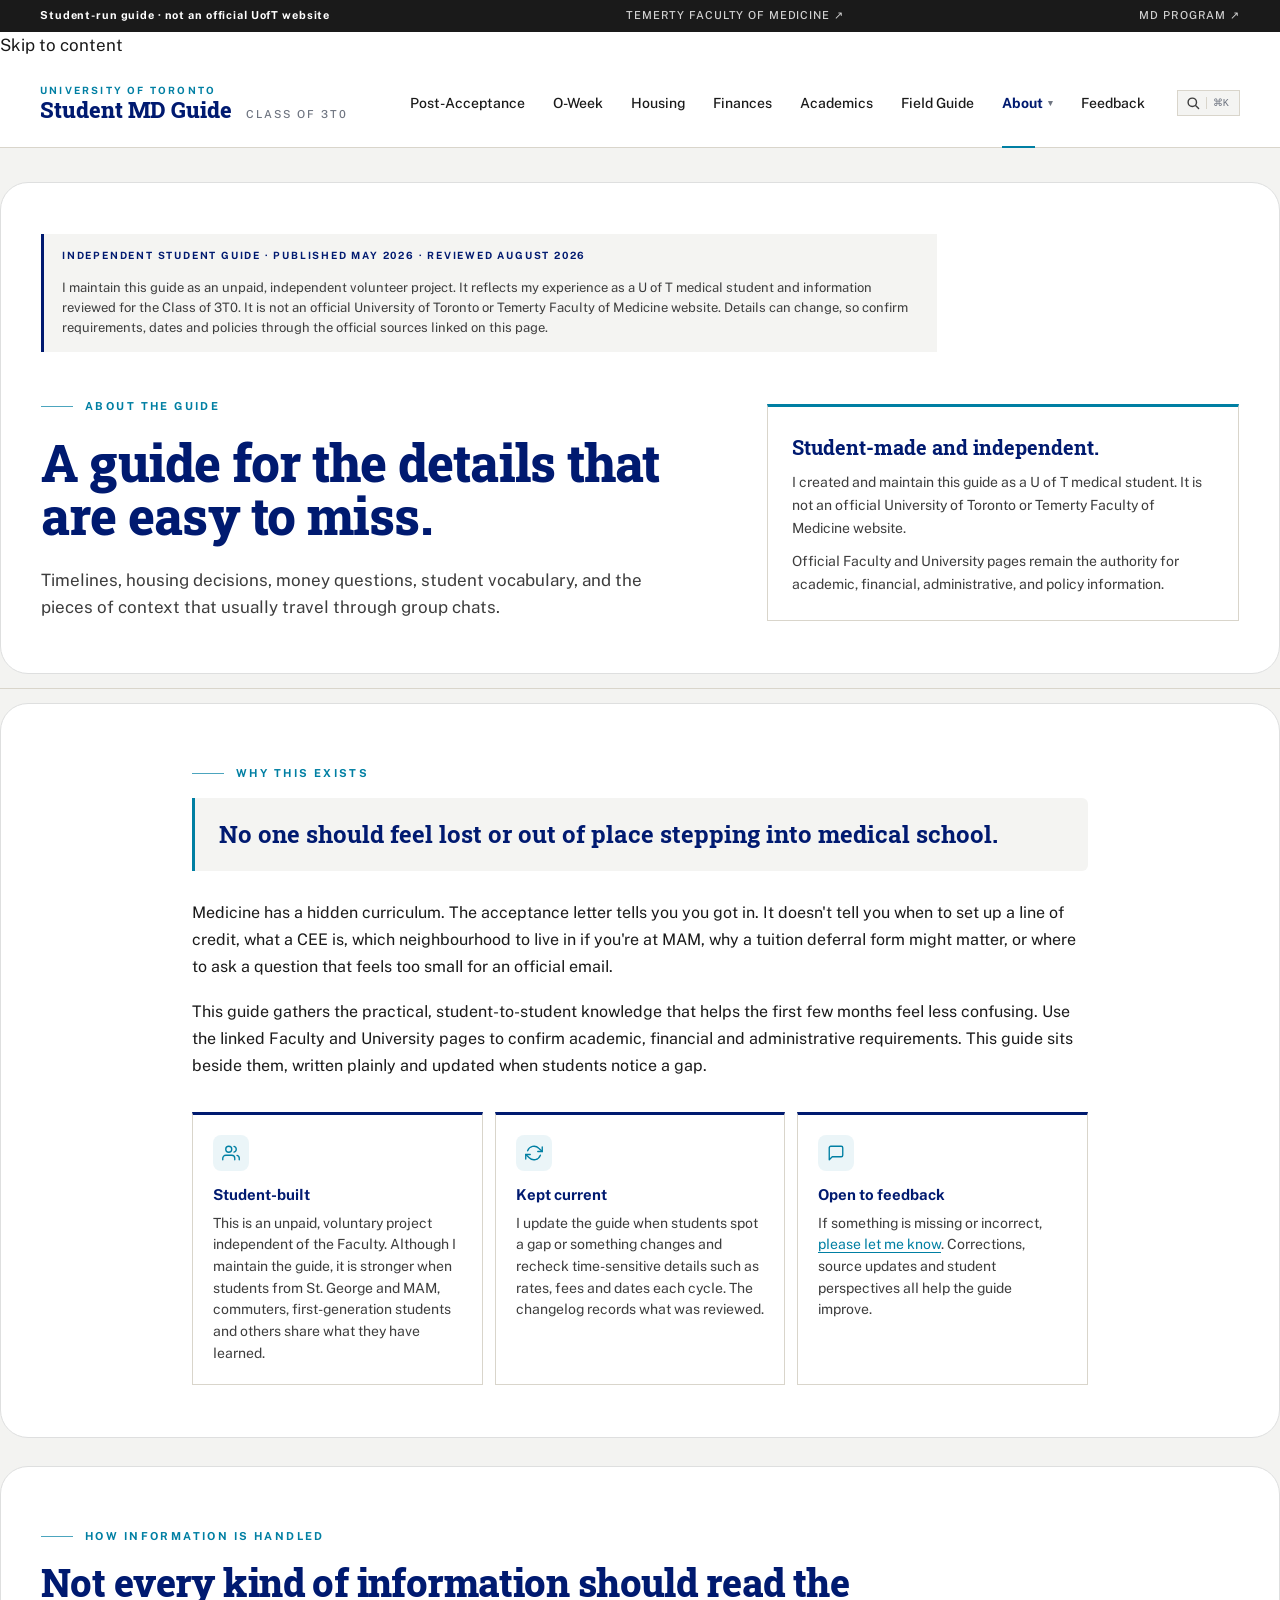
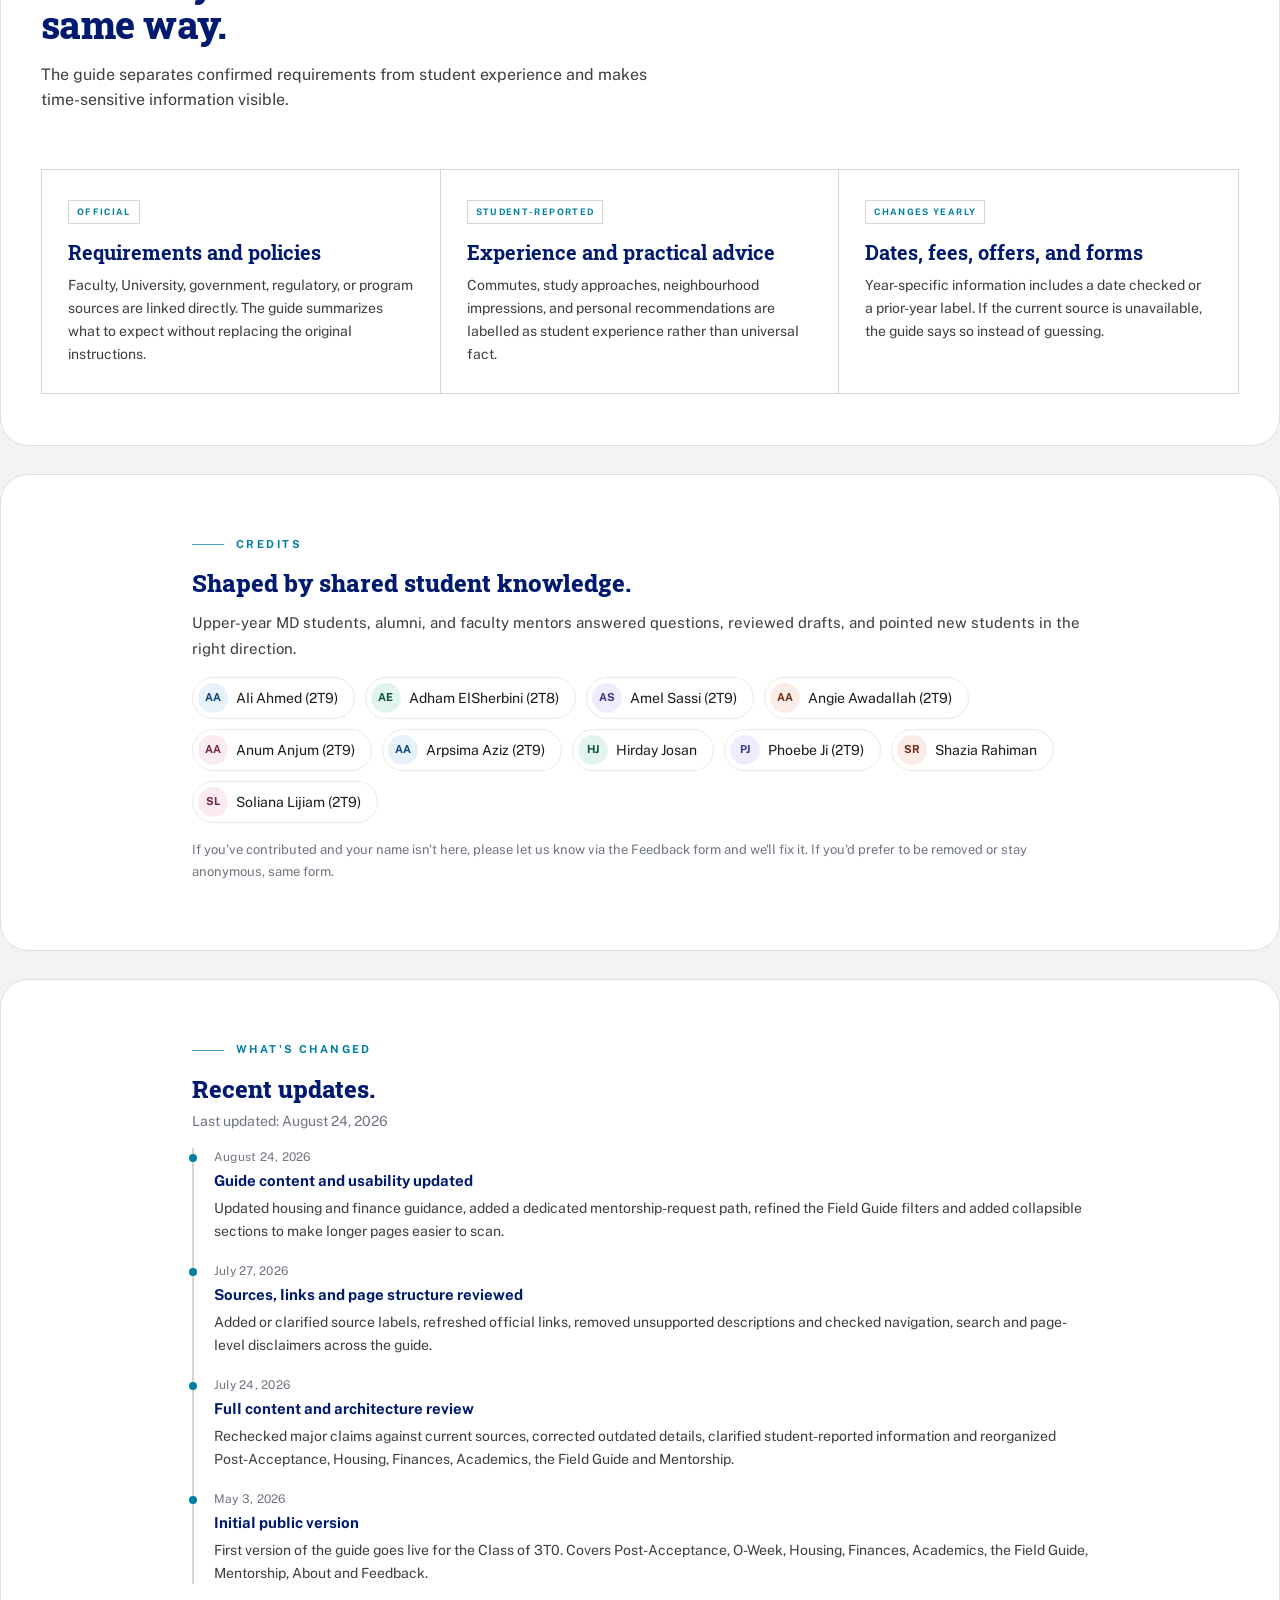
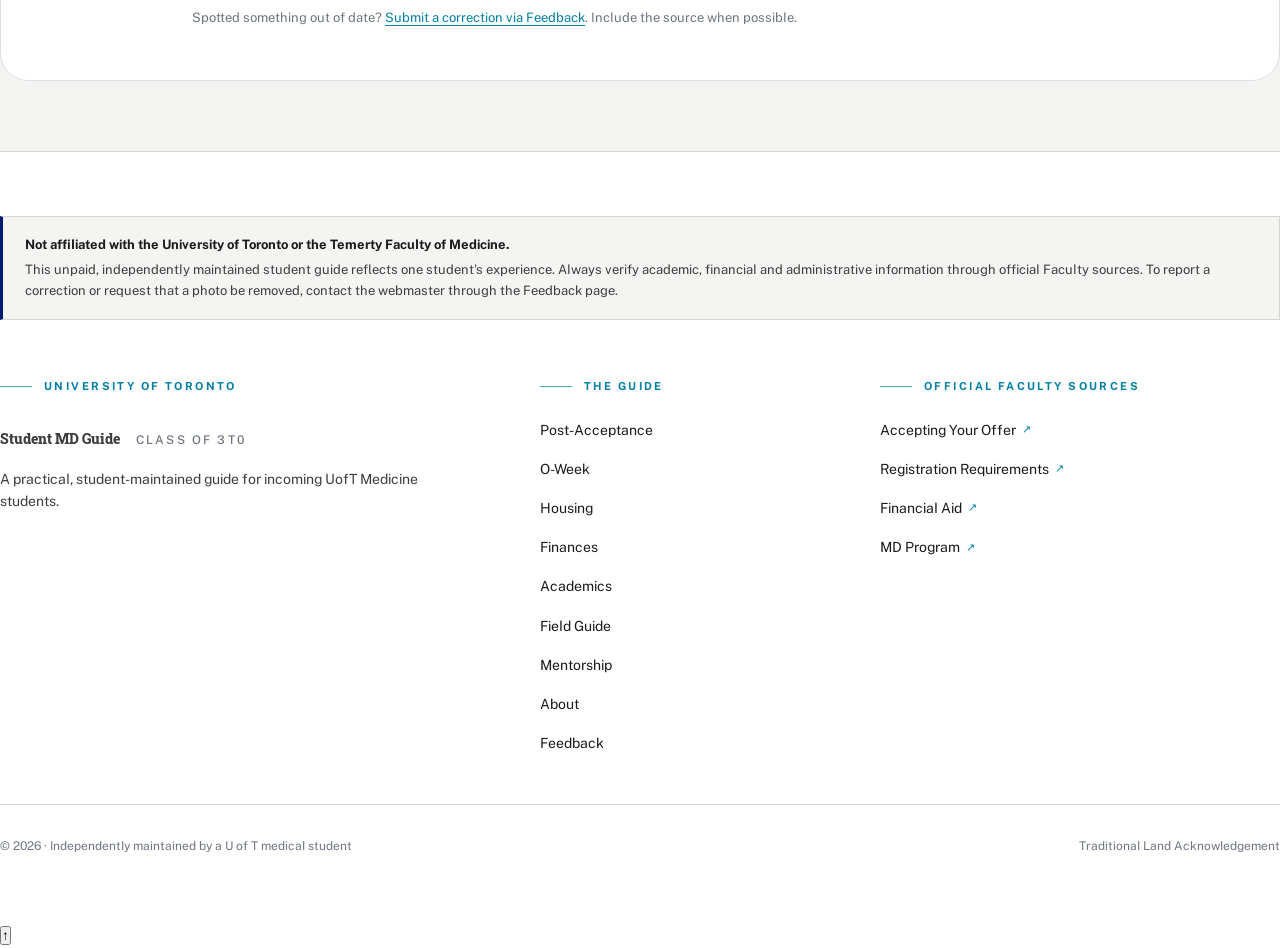
==== commit 1868159a: "Add files via upload" ====
--- a/about.html
+++ b/about.html
@@ -6347,14 +6347,42 @@
 </script>
 
 <style id="site-collapsible-sections-style">
-/* Open-by-default section controls. Added as a light enhancement without changing section markup. */
-.site-collapsible-header{position:relative;padding-right:52px;}
-.site-collapse-toggle{position:absolute;right:0;top:0;width:38px;height:38px;border:1px solid var(--uoft-navy,#002a5c);background:#fff;color:var(--uoft-navy,#002a5c);font:600 24px/1 Arial,sans-serif;display:inline-flex;align-items:center;justify-content:center;cursor:pointer;}
-.site-collapse-toggle:hover,.site-collapse-toggle:focus-visible{background:var(--paper-soft,#f6f5f3);outline:none;}
-.site-collapse-toggle:focus-visible{box-shadow:0 0 0 3px rgba(0,122,163,.18);}
-@media(max-width:640px){.site-collapsible-header{padding-right:46px}.site-collapse-toggle{width:34px;height:34px;font-size:21px}}
+.site-collapse-control{display:flex;justify-content:flex-start;align-items:center;margin-top:18px;}
+.site-collapse-toggle{appearance:none;border:0;background:transparent;color:var(--uoft-teal,#007fa3);font:700 13px/1.4 Arial,sans-serif;padding:2px 0;display:inline-flex;align-items:center;gap:7px;cursor:pointer;text-align:left;}
+.site-collapse-toggle:hover{color:var(--uoft-navy,#002a5c);}
+.site-collapse-toggle:focus-visible{outline:3px solid rgba(0,127,163,.18);outline-offset:4px;}
+.site-collapse-toggle .site-collapse-label{border-bottom:1px solid currentColor;padding-bottom:1px;}
+.site-collapse-toggle .site-collapse-chevron{font-size:13px;line-height:1;}
+.section-header>.site-collapse-control{width:100%;}
+.is-site-collapsed>.container>.section-header,.is-site-collapsed>.section-header{margin-bottom:0!important;}
+@media(prefers-reduced-motion:reduce){.site-collapse-toggle *{transition:none!important;}}
 </style>
 
+<style id="uoft-flat-card-style">
+/* U of T-inspired content blocks: square corners, white field, light keyline and a restrained top rule. */
+.step-card,.data-card,.group-card,.academy-card,.platform-card,.residence-card,.testimonial-card,.law-card,.principle-card,.wellness-card,.choose-uoft-card,.mentor-card,.bank-card,.recap-card,.council-roles-group{
+  border-radius:0 !important;
+  box-shadow:none !important;
+  border:1px solid var(--hairline,#d8d5cf) !important;
+  border-top:3px solid var(--uoft-teal,#007fa3) !important;
+  background:var(--paper,#fff) !important;
+}
+.group-card-emphasis,.bank-card,.principle-card{border-top-color:var(--uoft-navy,#002a5c) !important;}
+.phase-grid{border:0 !important;background:transparent !important;gap:18px !important;}
+.phase-grid>div{
+  border:1px solid var(--hairline,#d8d5cf) !important;
+  border-top:3px solid var(--uoft-teal,#007fa3) !important;
+  background:var(--paper,#fff) !important;
+  padding:32px !important;
+}
+@media(min-width:768px){.phase-grid>div:first-child{border-right:1px solid var(--hairline,#d8d5cf) !important;border-bottom:1px solid var(--hairline,#d8d5cf) !important;}}
+@media(hover:hover){
+  a.step-card:hover,a.data-card:hover,a.group-card:hover,a.academy-card:hover,a.platform-card:hover,a.residence-card:hover,a.mentor-card:hover{
+    border-top-color:var(--uoft-navy,#002a5c) !important;
+    background:var(--paper-soft,#f7f7f5) !important;
+  }
+}
+</style>
 </head>
 <body data-page="about">
 
@@ -6670,45 +6698,66 @@
 
 <script id="site-collapsible-sections-script">
 (function(){
+  function visibleCandidate(el){
+    return el && !el.matches('style,script,template');
+  }
+  function topChildWithin(container, node){
+    var current=node;
+    while(current && current.parentElement!==container) current=current.parentElement;
+    return current;
+  }
+  function contentFor(section, header){
+    var targets=[];
+    var container=header.closest('.container') || header.parentElement;
+    var anchor=topChildWithin(container,header) || header;
+    var node=anchor.nextElementSibling;
+    while(node){ if(visibleCandidate(node)) targets.push(node); node=node.nextElementSibling; }
+    if(container && container!==section){
+      node=container.nextElementSibling;
+      while(node){ if(visibleCandidate(node)) targets.push(node); node=node.nextElementSibling; }
+    }
+    return Array.from(new Set(targets));
+  }
+  function meaningful(targets){
+    if(!targets.length) return false;
+    var text=targets.map(function(el){return (el.innerText||'').trim();}).join(' ').replace(/\s+/g,' ');
+    var height=targets.reduce(function(sum,el){return sum+(el.scrollHeight||0);},0);
+    var structural=targets.some(function(el){
+      return el.matches('article,table,form,details,ul,ol') || !!el.querySelector('article,table,form,details,.grid,[class*="grid"],[class*="cards"],[class*="card"],[class*="sequence"],[class*="timeline"],[class*="table"],[class*="list"],[role="tablist"]');
+    });
+    var substantialBlocks=targets.filter(function(el){return (el.scrollHeight||0)>180;}).length;
+    return (structural && height>360) || substantialBlocks>=2 || text.length>1100 || height>820;
+  }
   function setupSection(section){
-    if(section.dataset.collapsibleReady==='true') return;
-    var heading=section.querySelector('h2');
+    if(section.dataset.collapsibleReady==='true' || section.dataset.noCollapse==='true') return;
+    var header=section.querySelector(':scope > .container > .section-header, :scope > .section-header');
+    if(!header) return;
+    var heading=header.querySelector('h2');
     if(!heading) return;
-    var header=section.querySelector('.section-header');
-    var host=header||heading.parentElement;
-    if(!host) return;
-    var hideTargets=[];
-    if(header){
-      var container=header.parentElement;
-      var n=header.nextElementSibling;
-      while(n){hideTargets.push(n);n=n.nextElementSibling;}
-      if(container&&container.parentElement===section){
-        var s=container.nextElementSibling;
-        while(s){hideTargets.push(s);s=s.nextElementSibling;}
-      }
-    }else{
-      var n2=heading.nextElementSibling;
-      while(n2){hideTargets.push(n2);n2=n2.nextElementSibling;}
-    }
-    if(!hideTargets.length) return;
+    var hideTargets=contentFor(section,header);
+    if(!meaningful(hideTargets)) return;
     section.dataset.collapsibleReady='true';
-    host.classList.add('site-collapsible-header');
+    var control=document.createElement('div');
+    control.className='site-collapse-control';
     var button=document.createElement('button');
     button.type='button';
     button.className='site-collapse-toggle';
     button.setAttribute('aria-expanded','true');
-    var label=(heading.textContent||'section').trim();
+    var label=(heading.textContent||'section').replace(/\s+/g,' ').trim();
     button.setAttribute('aria-label','Collapse section: '+label);
-    button.textContent='−';
+    button.innerHTML='<span class="site-collapse-label">Collapse section</span><span class="site-collapse-chevron" aria-hidden="true">↑</span>';
     function setOpen(open){
       hideTargets.forEach(function(el){el.hidden=!open;});
       button.setAttribute('aria-expanded',String(open));
       button.setAttribute('aria-label',(open?'Collapse':'Expand')+' section: '+label);
-      button.textContent=open?'−':'+';
+      button.querySelector('.site-collapse-label').textContent=open?'Collapse section':'Expand section';
+      button.querySelector('.site-collapse-chevron').textContent=open?'↑':'↓';
       section.classList.toggle('is-site-collapsed',!open);
     }
     button.addEventListener('click',function(){setOpen(button.getAttribute('aria-expanded')!=='true');});
-    host.appendChild(button);
+    control.appendChild(button);
+    var intro=header.querySelector(':scope > p:last-of-type');
+    if(intro) intro.insertAdjacentElement('afterend',control); else header.appendChild(control);
     section._siteSetOpen=setOpen;
   }
   function init(){
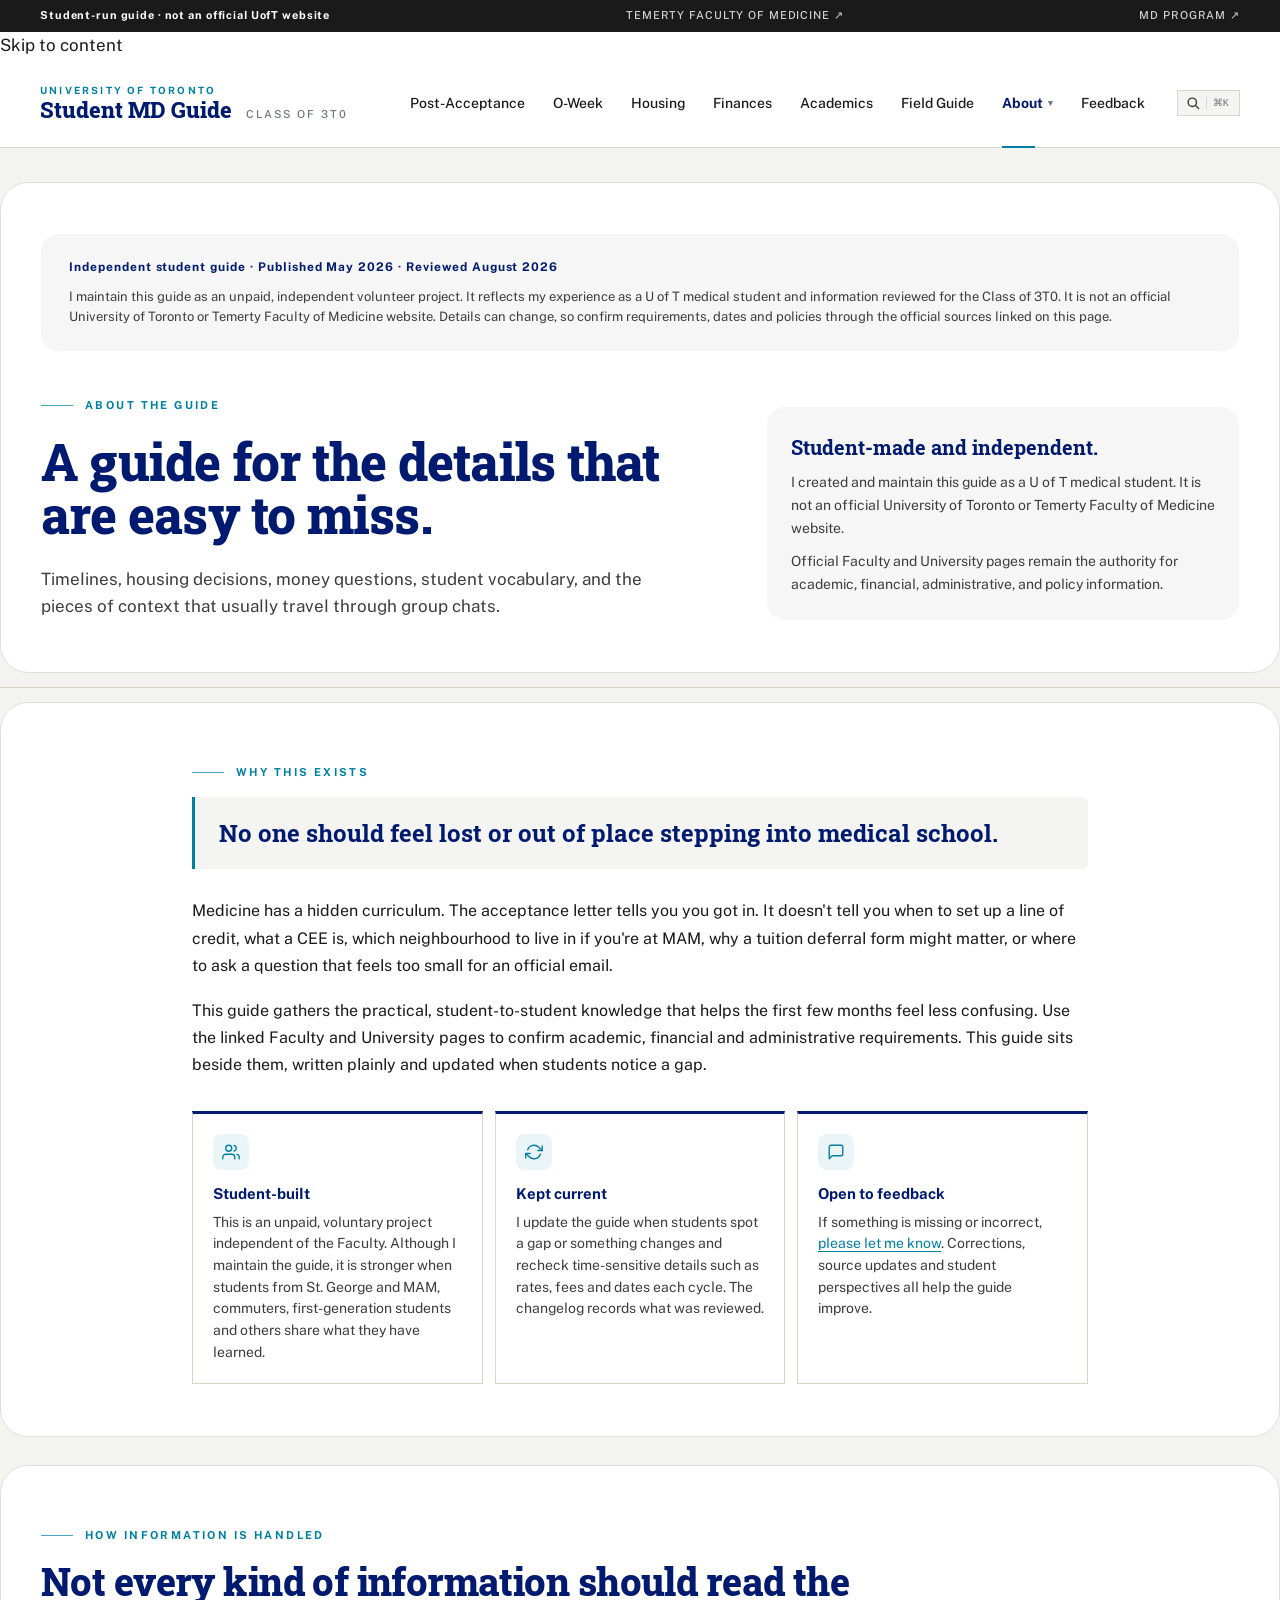
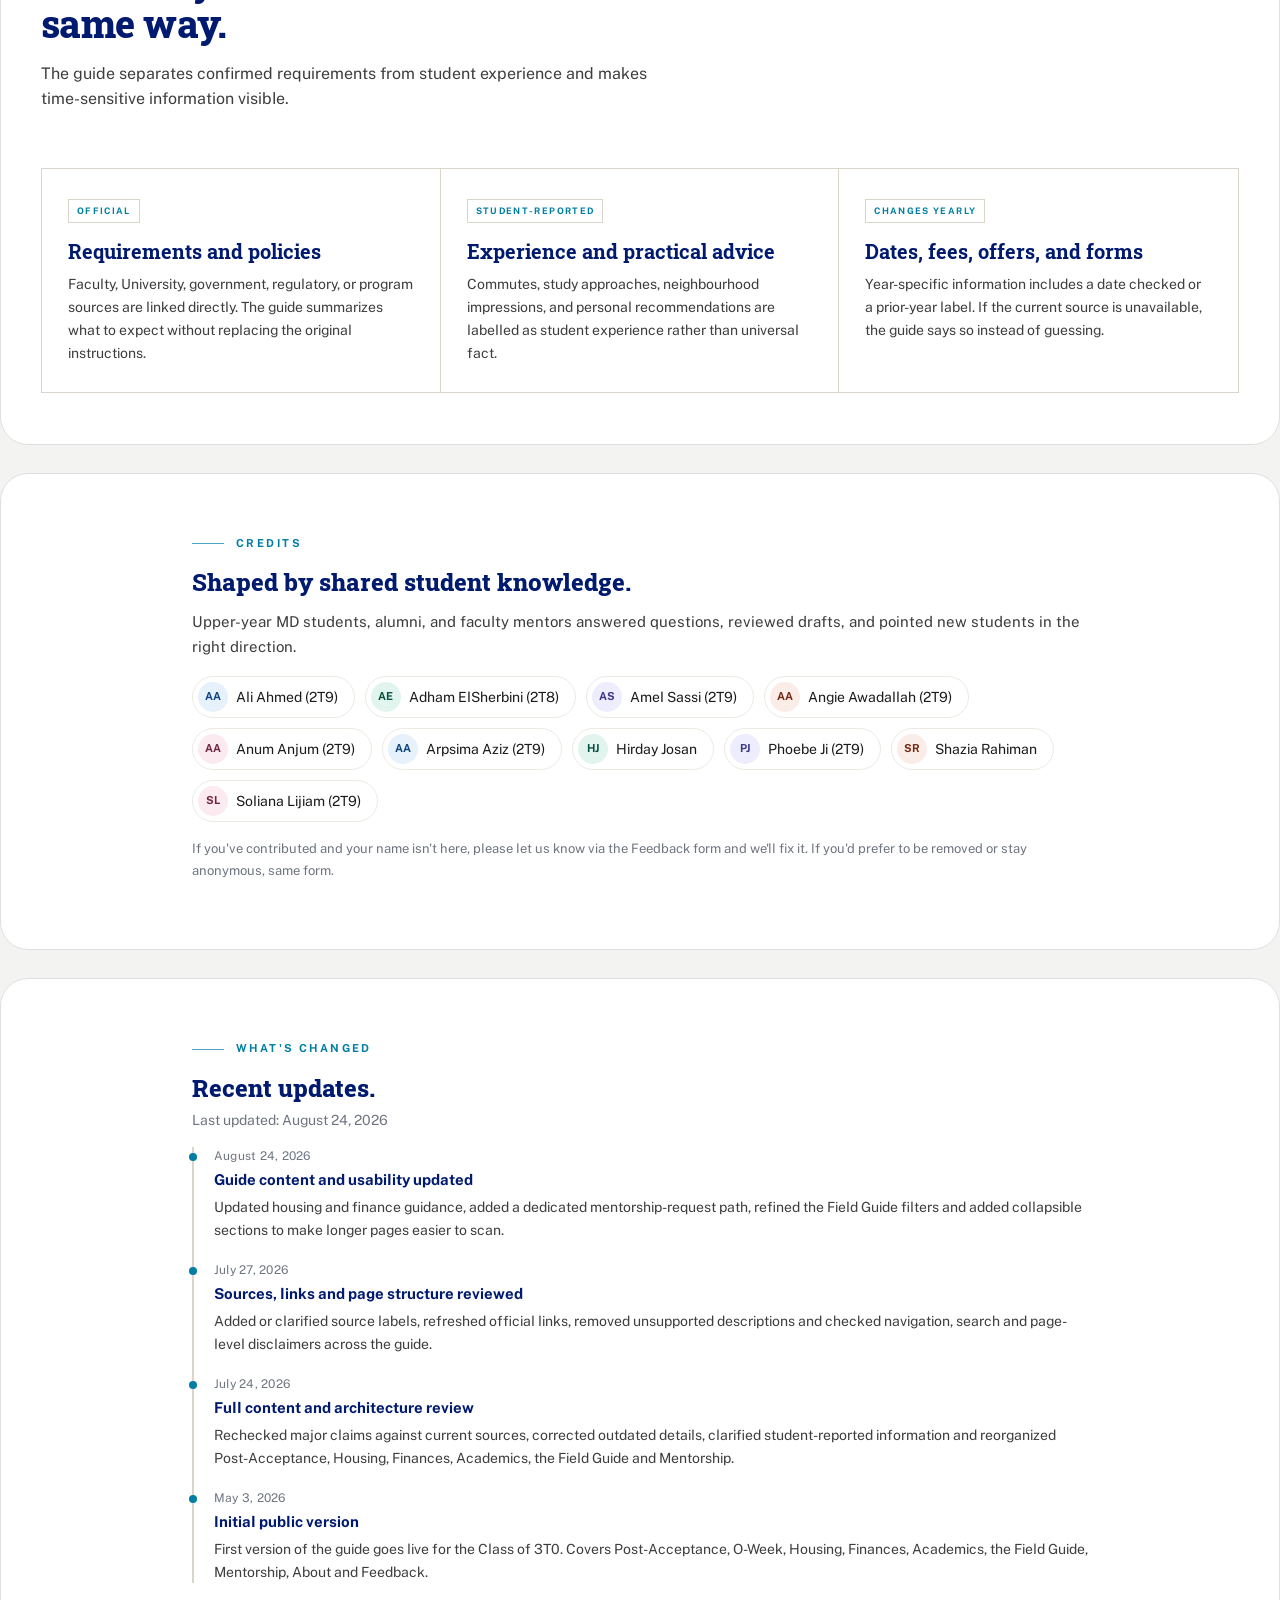
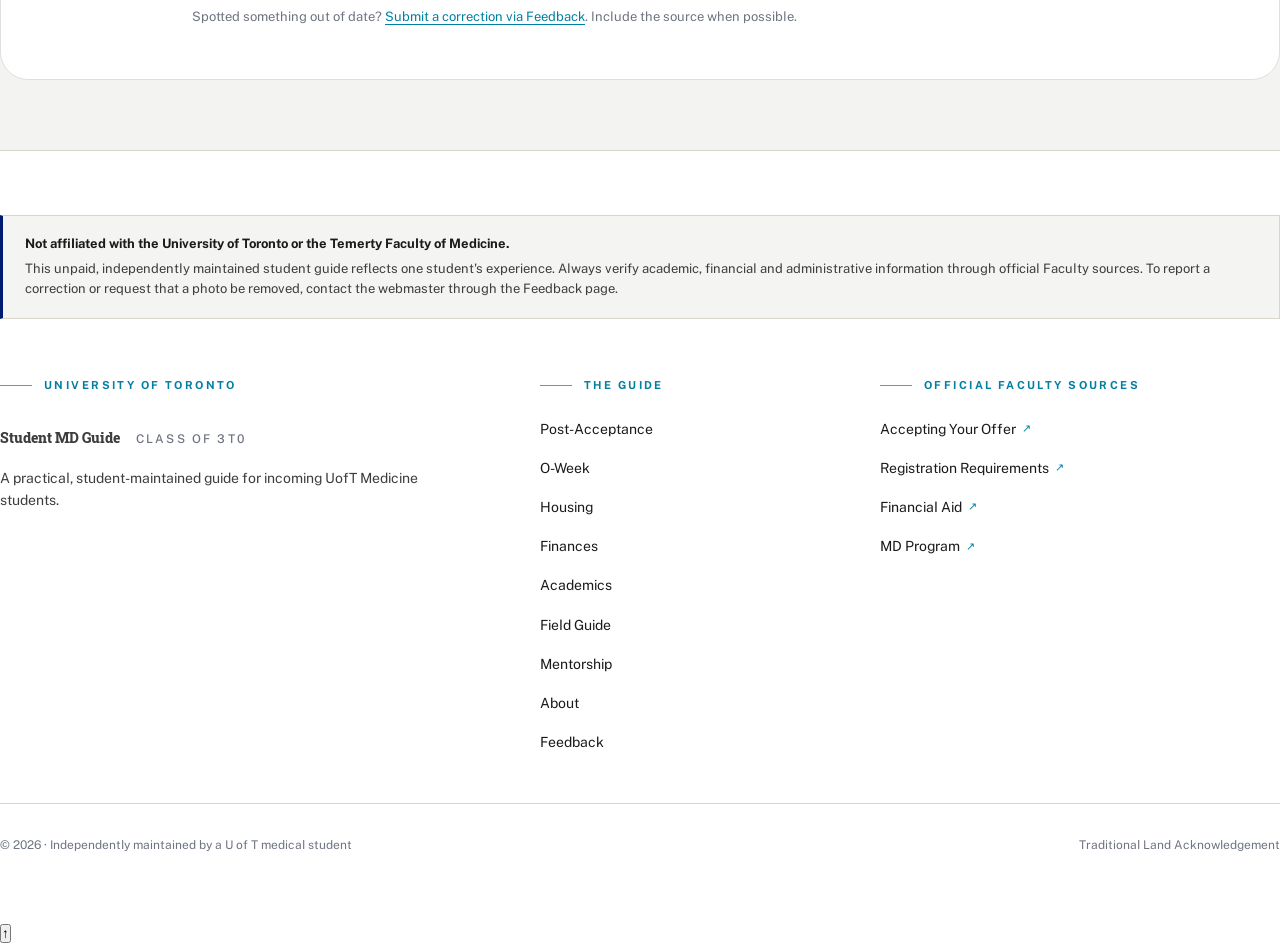
==== commit 9c04f5a6: "Add files via upload" ====
--- a/about.html
+++ b/about.html
@@ -6382,6 +6382,100 @@
     background:var(--paper-soft,#f7f7f5) !important;
   }
 }
+
+/* === UofT-inspired surface system: 2026-08-24 === */
+:where(
+  .hero-disclaimer,
+  .independence-box,
+  .callout,
+  .oweek-site-callout,
+  .oweek-submit-callout,
+  .platform-callout,
+  .prime-callout,
+  .pull-callout,
+  .reg-ribbon-callout,
+  .rep-contact-callout,
+  .wellness-callout,
+  .phase-source-panel,
+  .tuition-path-panel,
+  .course-sequence-panel,
+  .document-panel,
+  .cta-text-panel
+){
+  background:#f6f6f6 !important;
+  border:0 !important;
+  border-radius:18px !important;
+  box-shadow:none !important;
+}
+
+:where(
+  .academy-card,
+  .ack-card,
+  .choose-uoft-card,
+  .cohort-card,
+  .curriculum-start-card,
+  .data-card,
+  .group-card,
+  .law-card,
+  .mentor-card,
+  .oweek-day-card,
+  .platform-card,
+  .principle-card,
+  .program-card,
+  .recap-card,
+  .rep-contact-card,
+  .residence-card,
+  .step-card,
+  .team-card,
+  .testimonial-card,
+  .wellness-card
+){
+  background:#f7f7f7 !important;
+  border:0 !important;
+  border-radius:18px !important;
+  box-shadow:none !important;
+}
+
+:where(
+  .academy-card,
+  .ack-card,
+  .choose-uoft-card,
+  .cohort-card,
+  .data-card,
+  .group-card,
+  .law-card,
+  .mentor-card,
+  .oweek-day-card,
+  .platform-card,
+  .program-card,
+  .recap-card,
+  .rep-contact-card,
+  .residence-card,
+  .step-card,
+  .team-card,
+  .testimonial-card,
+  .wellness-card
+):hover{
+  background:#f1f1f1 !important;
+  border-color:transparent !important;
+  transform:none !important;
+}
+
+/* Callouts should read as content, not decorative alert components. */
+.hero-disclaimer{
+  display:block !important;
+  padding:24px 28px !important;
+  max-width:none !important;
+}
+.hero-disclaimer-label{
+  display:block !important;
+  margin-bottom:10px !important;
+  font-size:12px !important;
+  letter-spacing:.08em !important;
+  text-transform:none !important;
+  color:var(--uoft-navy,#002a5c) !important;
+}
+
 </style>
 </head>
 <body data-page="about">
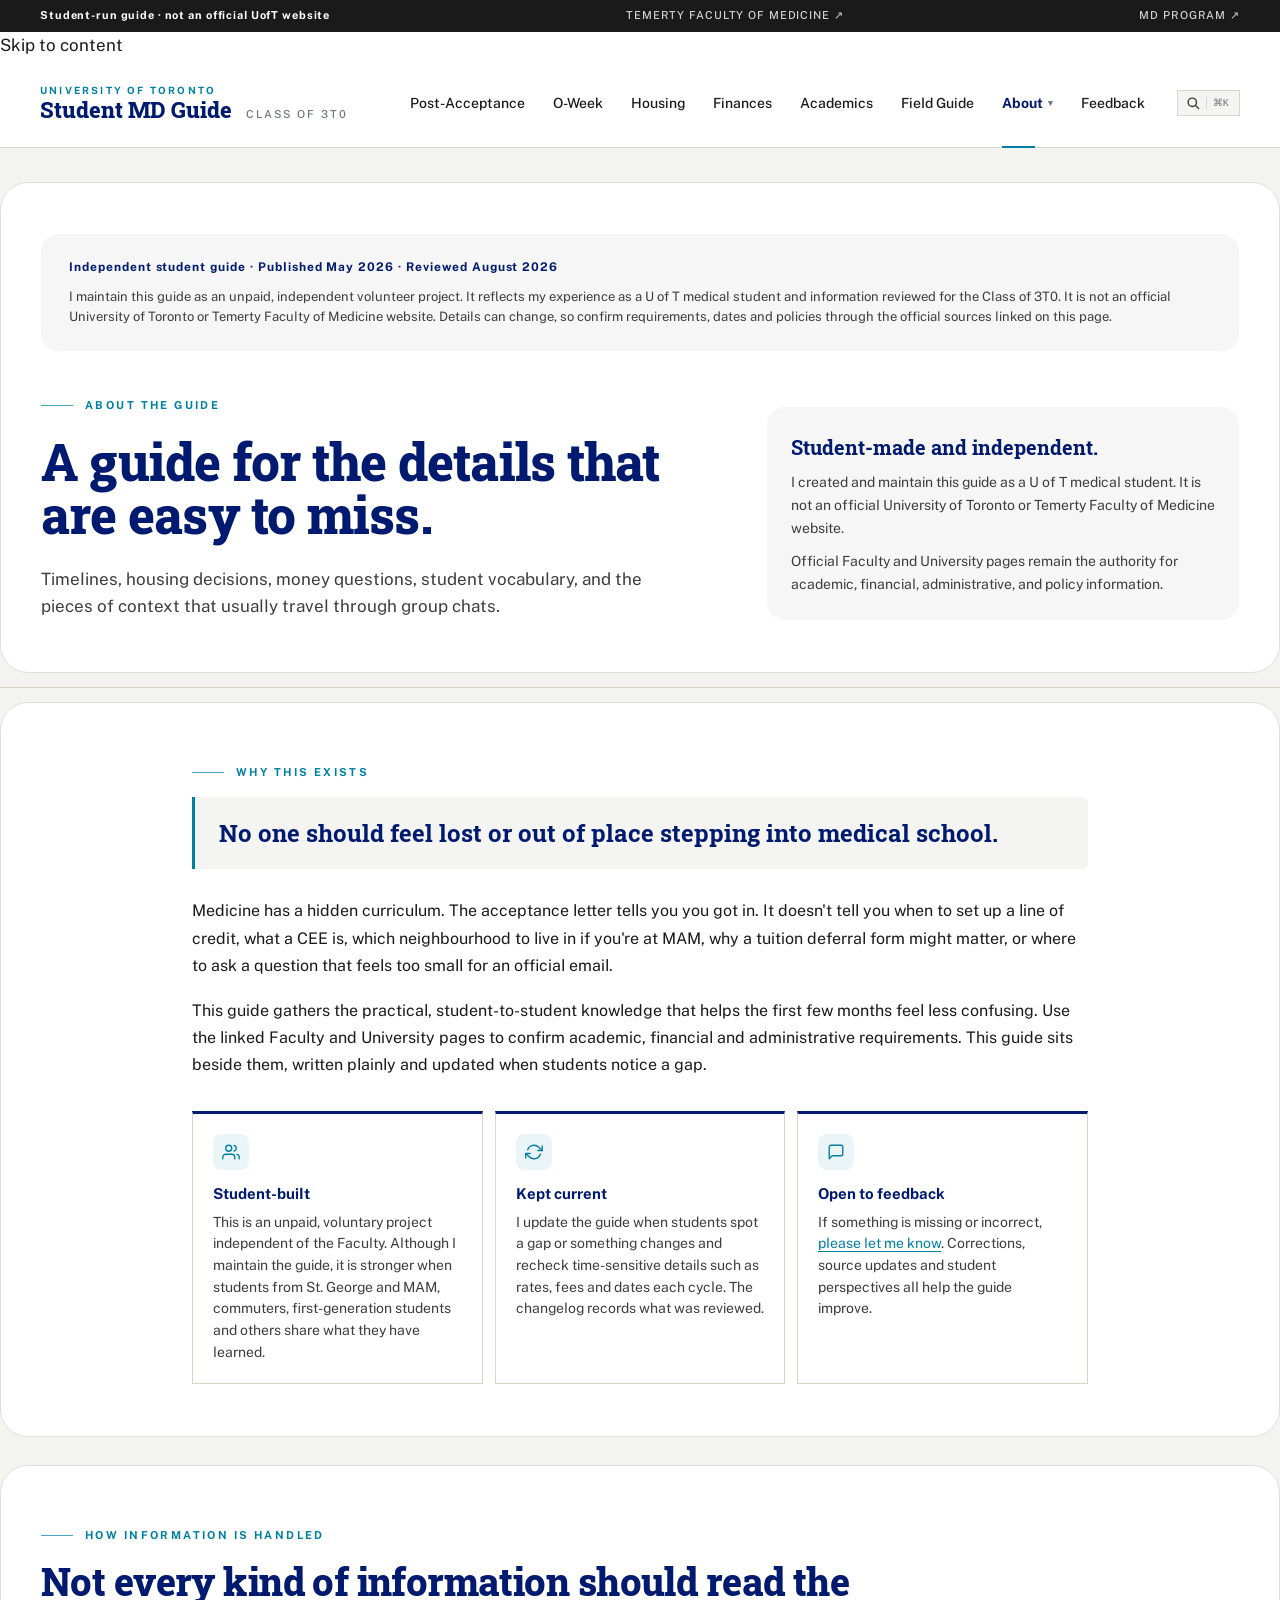
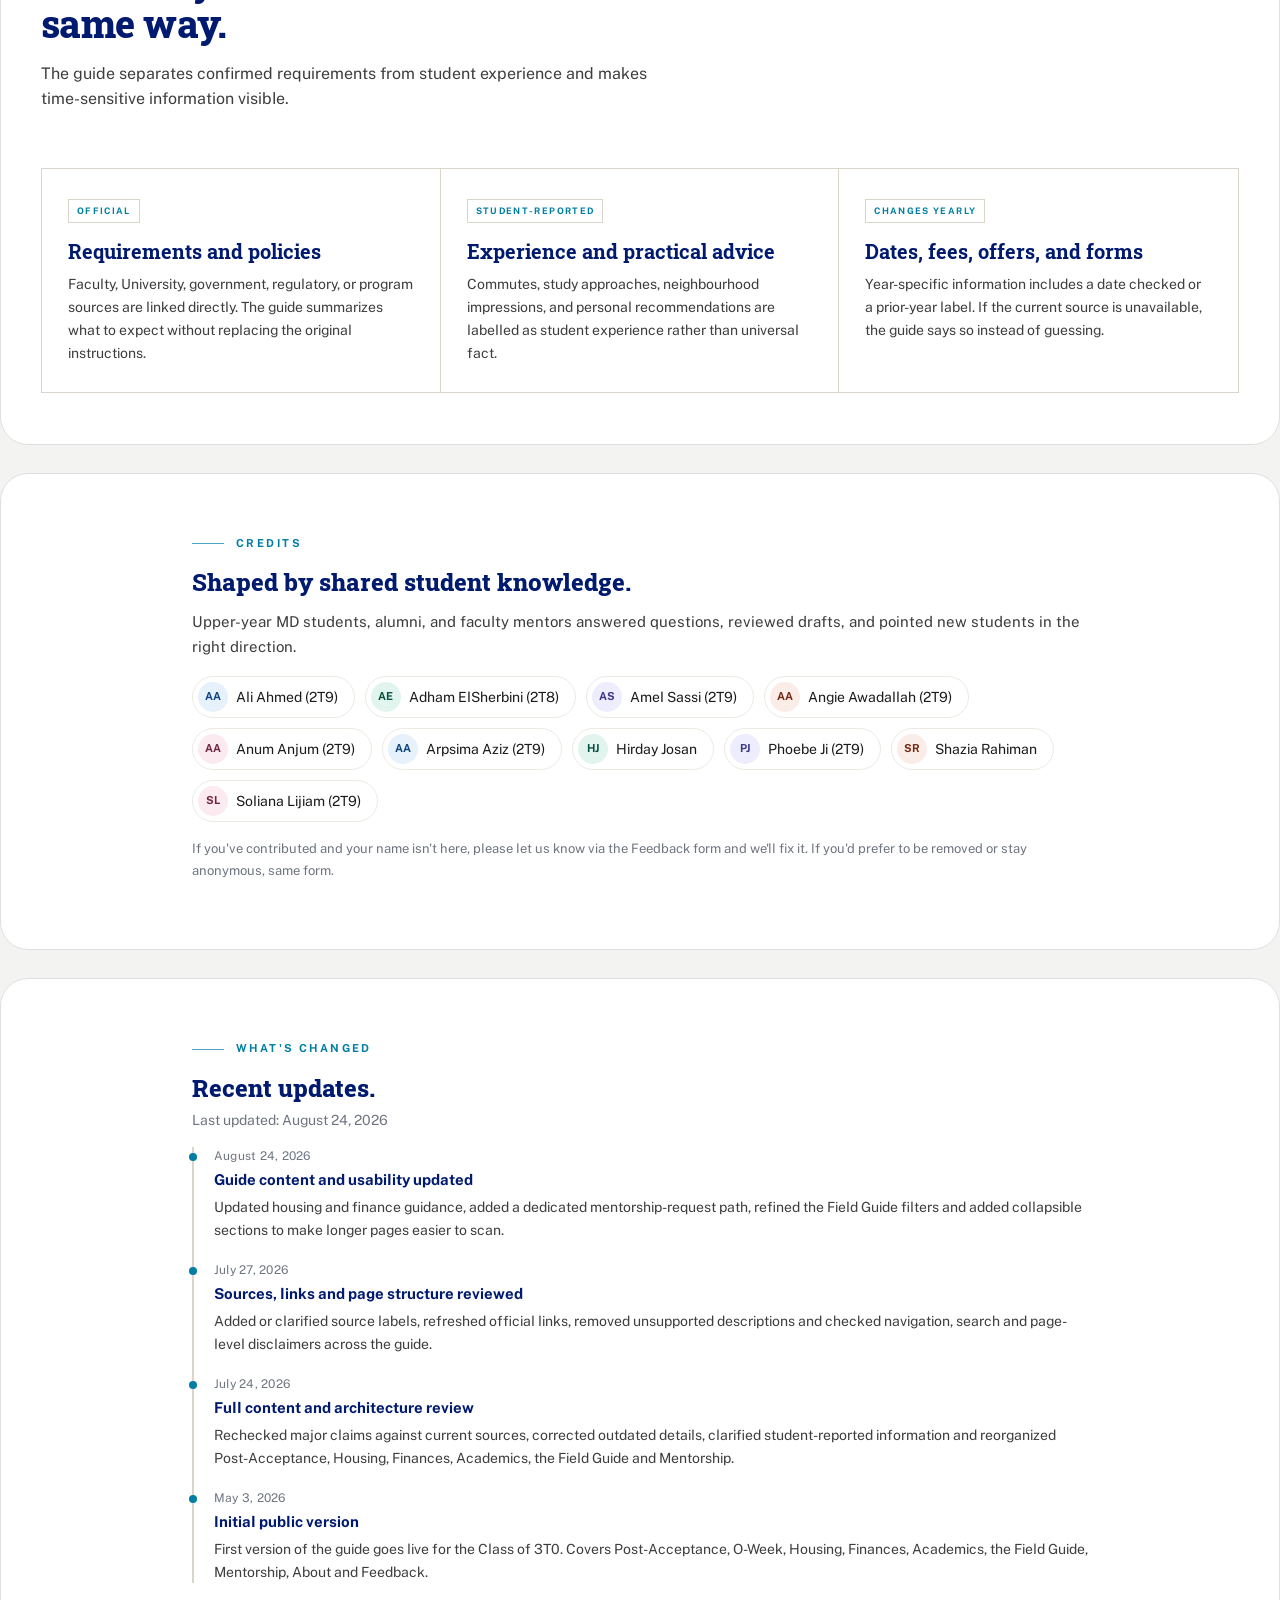
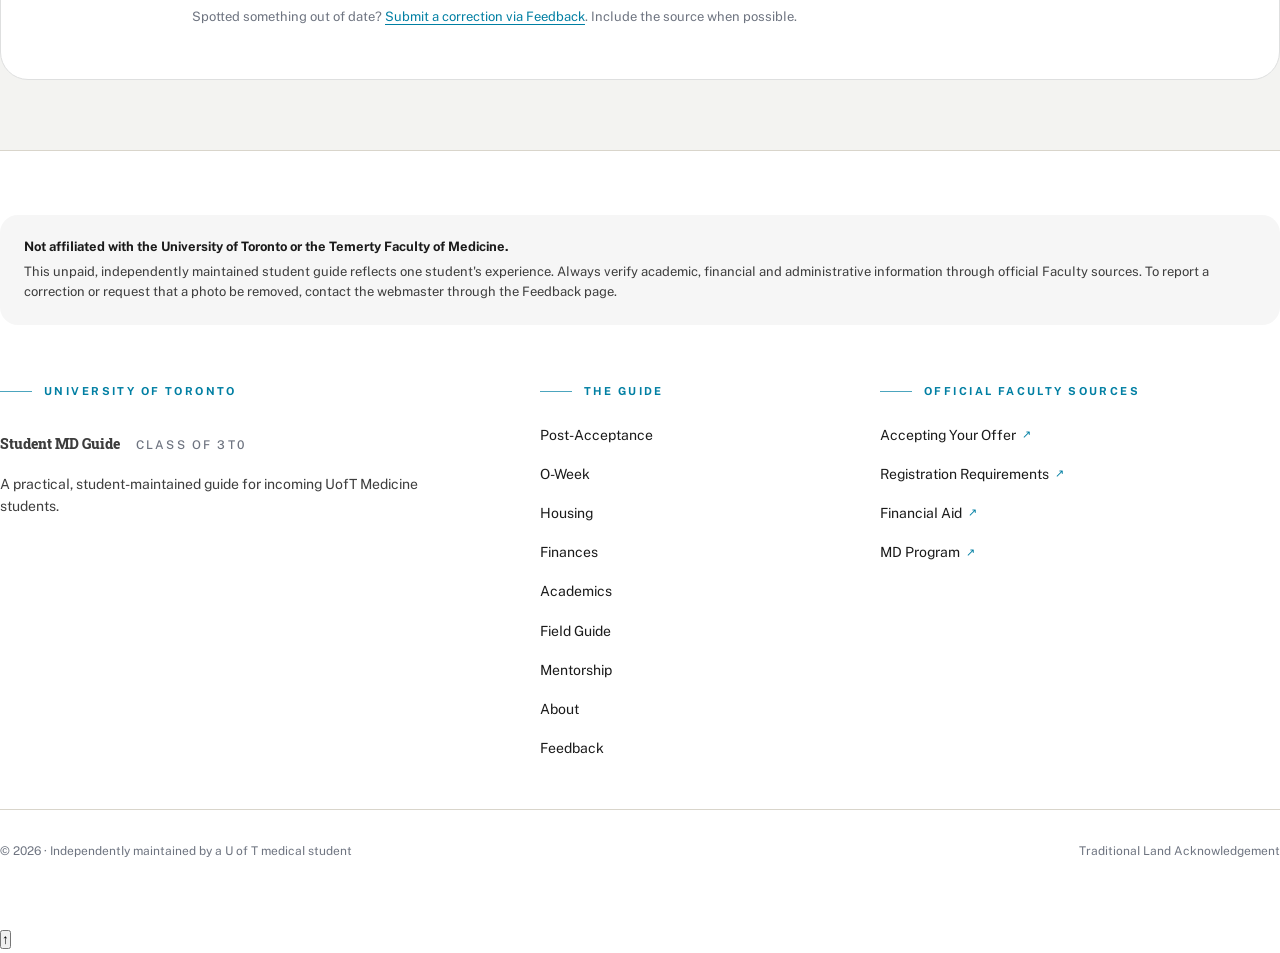
==== commit a3eeacc8: "Add files via upload" ====
--- a/about.html
+++ b/about.html
@@ -6477,6 +6477,109 @@
 }
 
 </style>
+
+<style id="uoft-surface-completion-20260824">
+/* Complete the U of T-inspired surface system across legacy component families. */
+:where(
+  .student-status,
+  .page-hero-meta,
+  .footer-disclaimer,
+  .callout-soft,
+  .callout-policy,
+  .rep-contact-callout,
+  .platform-callout,
+  .wellness-callout,
+  .oweek-submit-callout,
+  .oweek-site-callout,
+  .reg-ribbon-callout,
+  .pull-callout,
+  .hero-disclaimer,
+  .independence-box
+){
+  background:#f6f6f6 !important;
+  border:0 !important;
+  border-radius:18px !important;
+  box-shadow:none !important;
+}
+
+.student-status{
+  display:block !important;
+  padding:18px 22px !important;
+  max-width:58rem;
+}
+
+.page-hero-meta{
+  padding:20px 22px !important;
+  margin-bottom:14px !important;
+}
+
+.footer-disclaimer{
+  padding:22px 24px !important;
+}
+
+.callout-soft,
+.callout-policy,
+.rep-contact-callout,
+.platform-callout,
+.wellness-callout,
+.oweek-submit-callout,
+.oweek-site-callout,
+.reg-ribbon-callout,
+.pull-callout{
+  padding:22px 24px !important;
+}
+
+/* Large introductory panels should read like U of T content modules, not bordered alerts. */
+.before-oweek-inner{
+  background:#f6f6f6 !important;
+  border:0 !important;
+  border-radius:18px !important;
+  box-shadow:none !important;
+  padding:34px 38px !important;
+}
+
+/* Council / role-map cards: same quiet resource-card language as the rest of the site. */
+.council-roles-grid{
+  gap:18px !important;
+}
+.council-roles-group{
+  background:#f7f7f7 !important;
+  border:0 !important;
+  border-radius:18px !important;
+  box-shadow:none !important;
+  padding:24px 26px !important;
+}
+.council-roles-group-wide{
+  padding:26px 28px !important;
+}
+
+/* Remove legacy accent bars from the common status/disclaimer families. */
+.student-status::before,
+.footer-disclaimer::before,
+.callout-soft::before,
+.before-oweek-inner::before{
+  display:none !important;
+}
+
+/* Inline warning notices use a warm U of T-style surface without the alert-bar treatment. */
+.uoft-warm-notice{
+  margin-top:24px;
+  padding:20px 22px;
+  background:#fff8e8;
+  border:0;
+  border-radius:18px;
+  color:var(--ink-soft);
+  font-size:14px;
+  line-height:1.55;
+}
+.uoft-warm-notice strong{color:var(--ink);}
+
+@media(max-width:760px){
+  .before-oweek-inner{padding:26px 24px !important;}
+  .council-roles-group{padding:20px 22px !important;}
+}
+</style>
+
 </head>
 <body data-page="about">
 
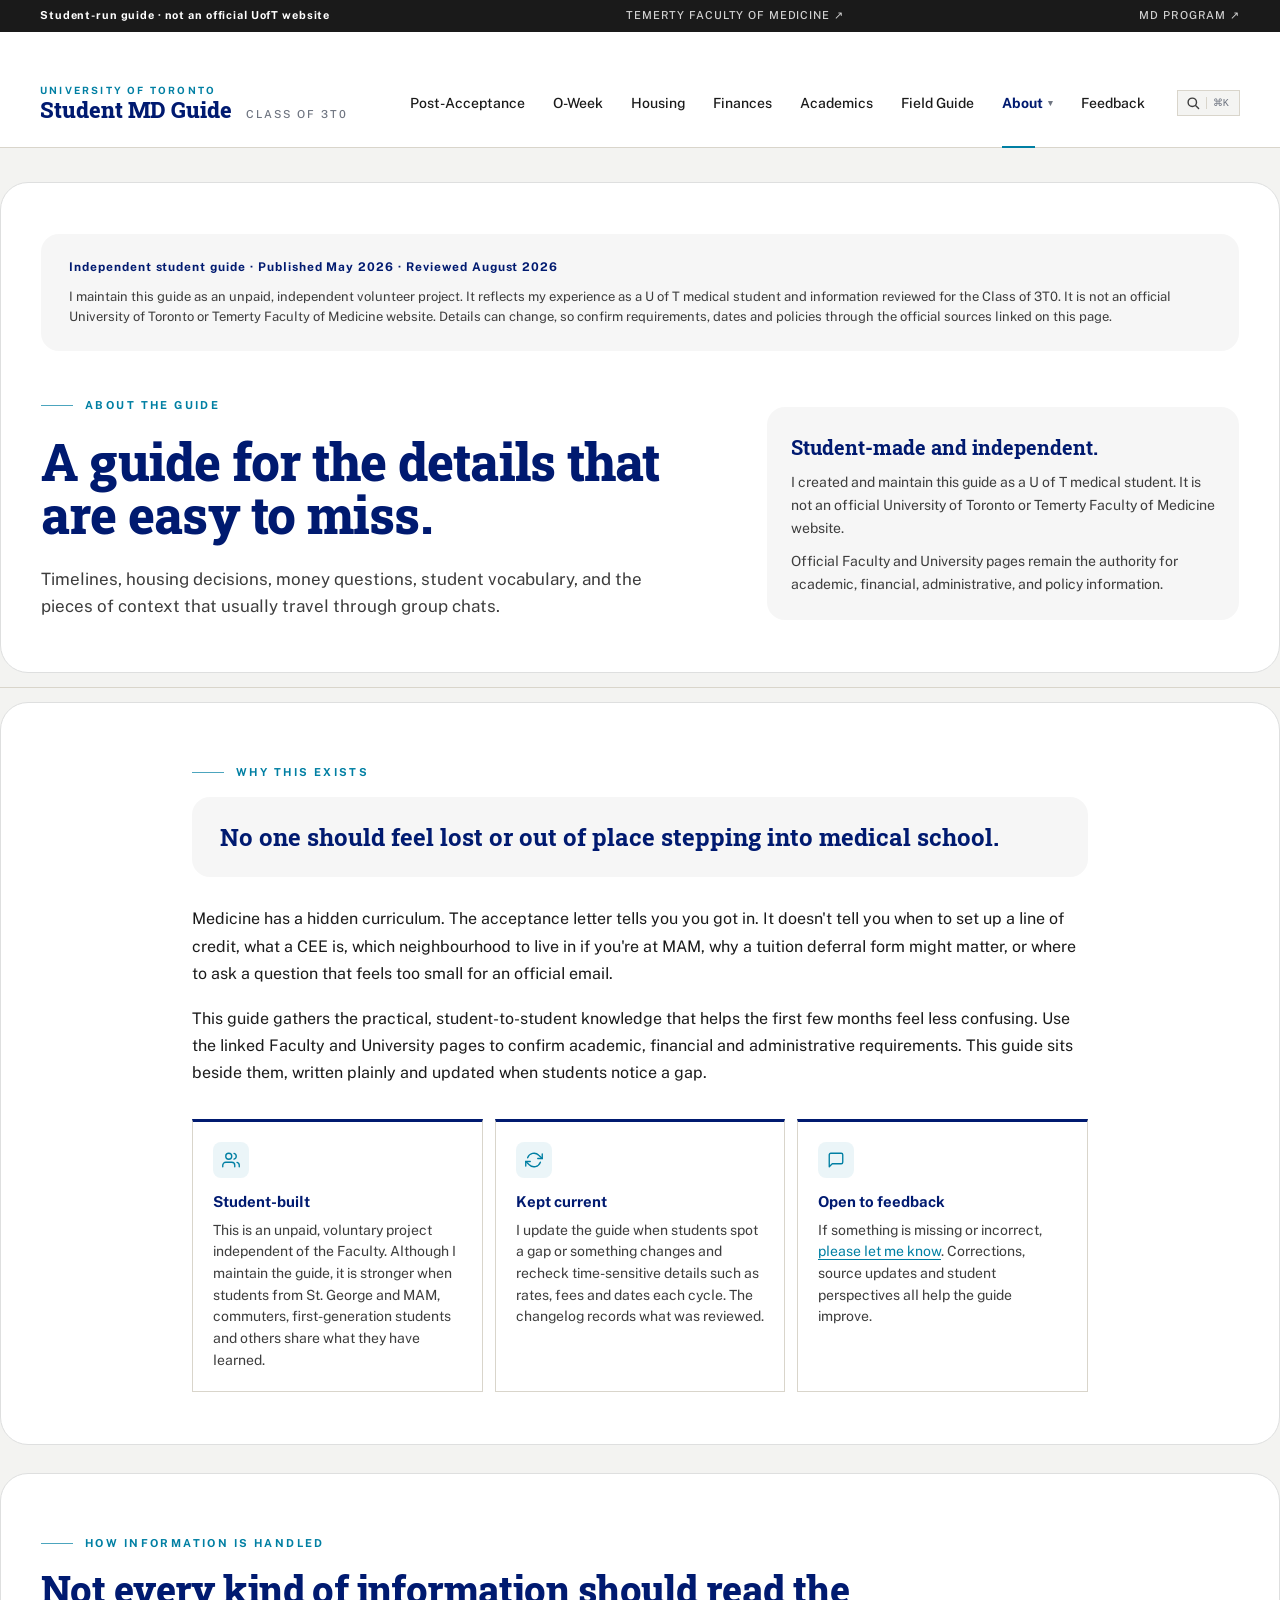
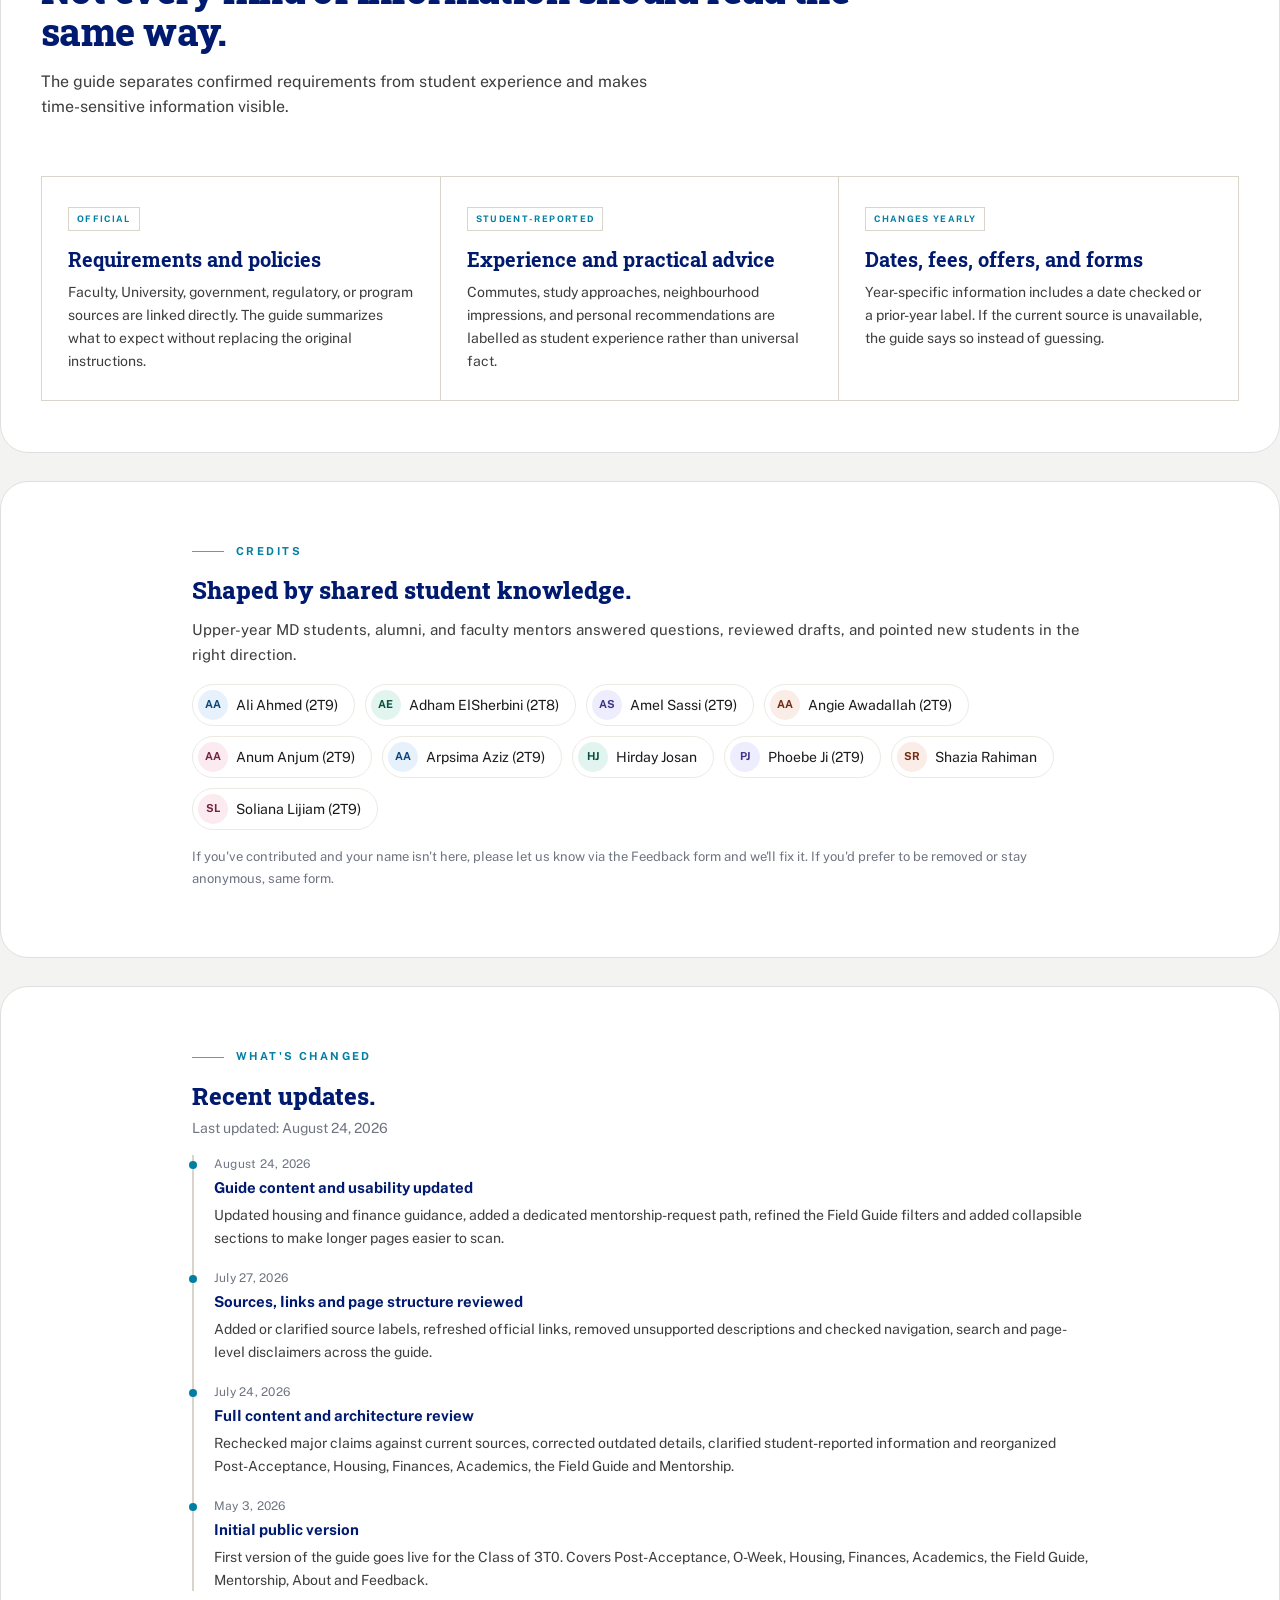
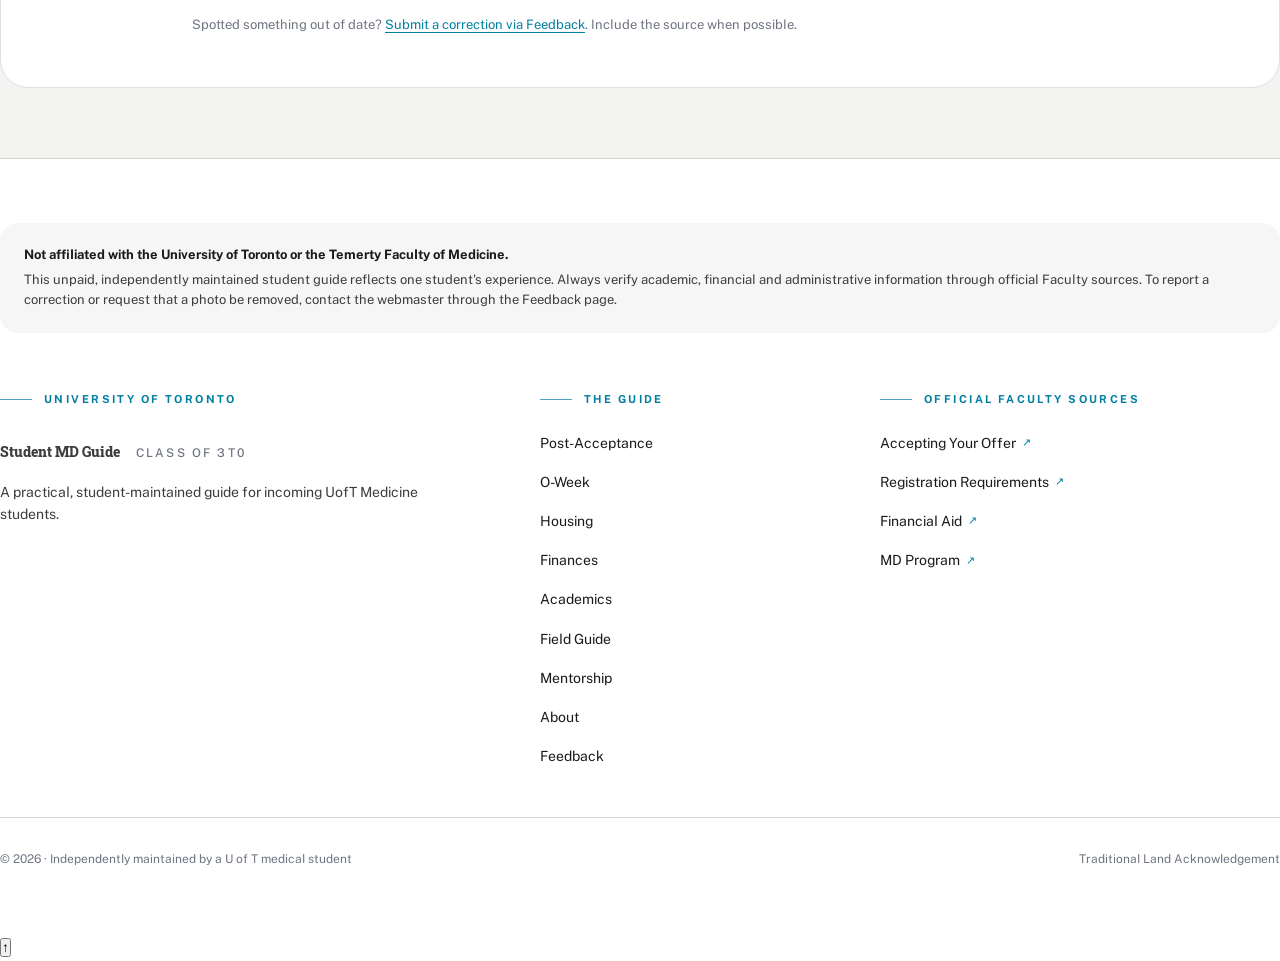
==== commit 8c999f58: "Add files via upload" ====
--- a/about.html
+++ b/about.html
@@ -6176,7 +6176,7 @@
   // Static index of searchable content. Each entry: {page, title, anchor, keywords, snippet}
 
   </script>
-  <script src="site-search-index.js"></script>
+  <script src="site-search-index.js" defer></script>
   <script>
   // Map page key → URL
   const PAGE_URLS = {
@@ -6577,6 +6577,78 @@
 @media(max-width:760px){
   .before-oweek-inner{padding:26px 24px !important;}
   .council-roles-group{padding:20px 22px !important;}
+}
+</style>
+
+
+<style id="uoft-final-surface-fixes-20260824">
+/* Final surface cleanup based on U of T reference pages. */
+.skip-link{
+  top:-100px !important;
+  transform:none !important;
+  opacity:0 !important;
+  pointer-events:none !important;
+}
+.skip-link:focus,.skip-link:focus-visible{
+  top:0 !important;
+  opacity:1 !important;
+  pointer-events:auto !important;
+}
+
+/* Homepage CTA: keep the hierarchy, lose the oversized navy promo block. */
+.cta-solid{
+  background:#f5f5f5 !important;
+  color:var(--ink,#222) !important;
+  border:0 !important;
+  border-radius:18px !important;
+  box-shadow:none !important;
+}
+.cta-solid h2{color:var(--uoft-navy,#002a5c) !important;}
+.cta-solid p{color:var(--ink-soft,#444) !important;}
+.cta-solid .eyebrow-text{color:var(--uoft-teal,#007fa3) !important;}
+.cta-solid .eyebrow-rule{background:var(--uoft-teal,#007fa3) !important;opacity:.45 !important;}
+.cta-solid .btn-outline-light{
+  color:var(--uoft-navy,#002a5c) !important;
+  border-color:var(--uoft-navy,#002a5c) !important;
+  background:transparent !important;
+}
+.cta-solid .btn-outline-light:hover{
+  background:var(--uoft-navy,#002a5c) !important;
+  color:#fff !important;
+}
+
+/* Housing notes and legal guidance: soft U of T content modules, no alert bars. */
+.housing-source-note,.map-method-note,.student-note{
+  background:#f6f6f6 !important;
+  border:0 !important;
+  border-radius:18px !important;
+  box-shadow:none !important;
+  padding:20px 22px !important;
+}
+.housing-source-note{display:block !important;}
+
+/* Bank comparison should read like resource tiles, not bordered pricing cards. */
+.bank-card{
+  background:#f7f7f7 !important;
+  border:0 !important;
+  border-radius:18px !important;
+  box-shadow:none !important;
+}
+.bank-card:hover{background:#f1f1f1 !important;transform:none !important;}
+
+/* About-page pull quote follows the same soft module language. */
+.mission-pullquote{
+  background:#f6f6f6 !important;
+  border:0 !important;
+  border-radius:18px !important;
+  padding:24px 28px !important;
+}
+
+/* Warm notices retain meaning without an alert stripe. */
+.uoft-warm-notice{
+  border:0 !important;
+  border-radius:18px !important;
+  background:#fff7e6 !important;
 }
 </style>
 
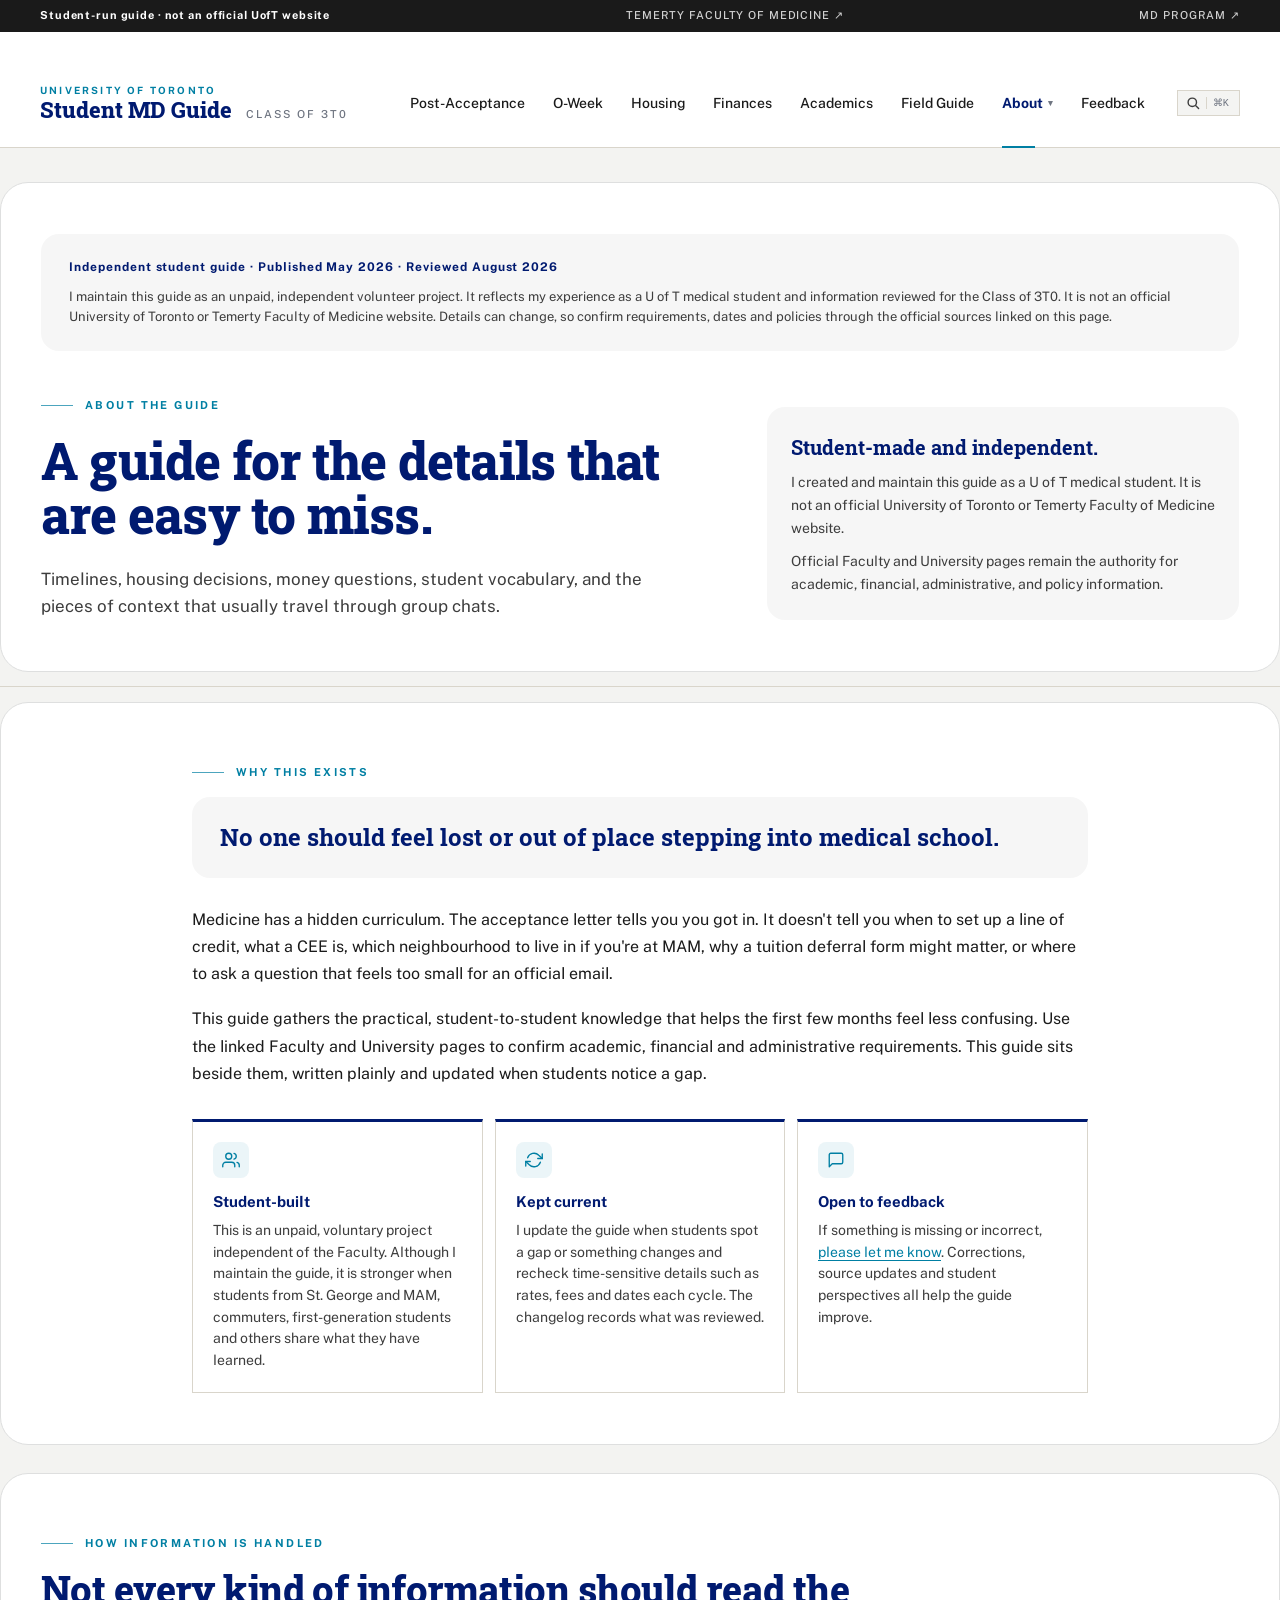
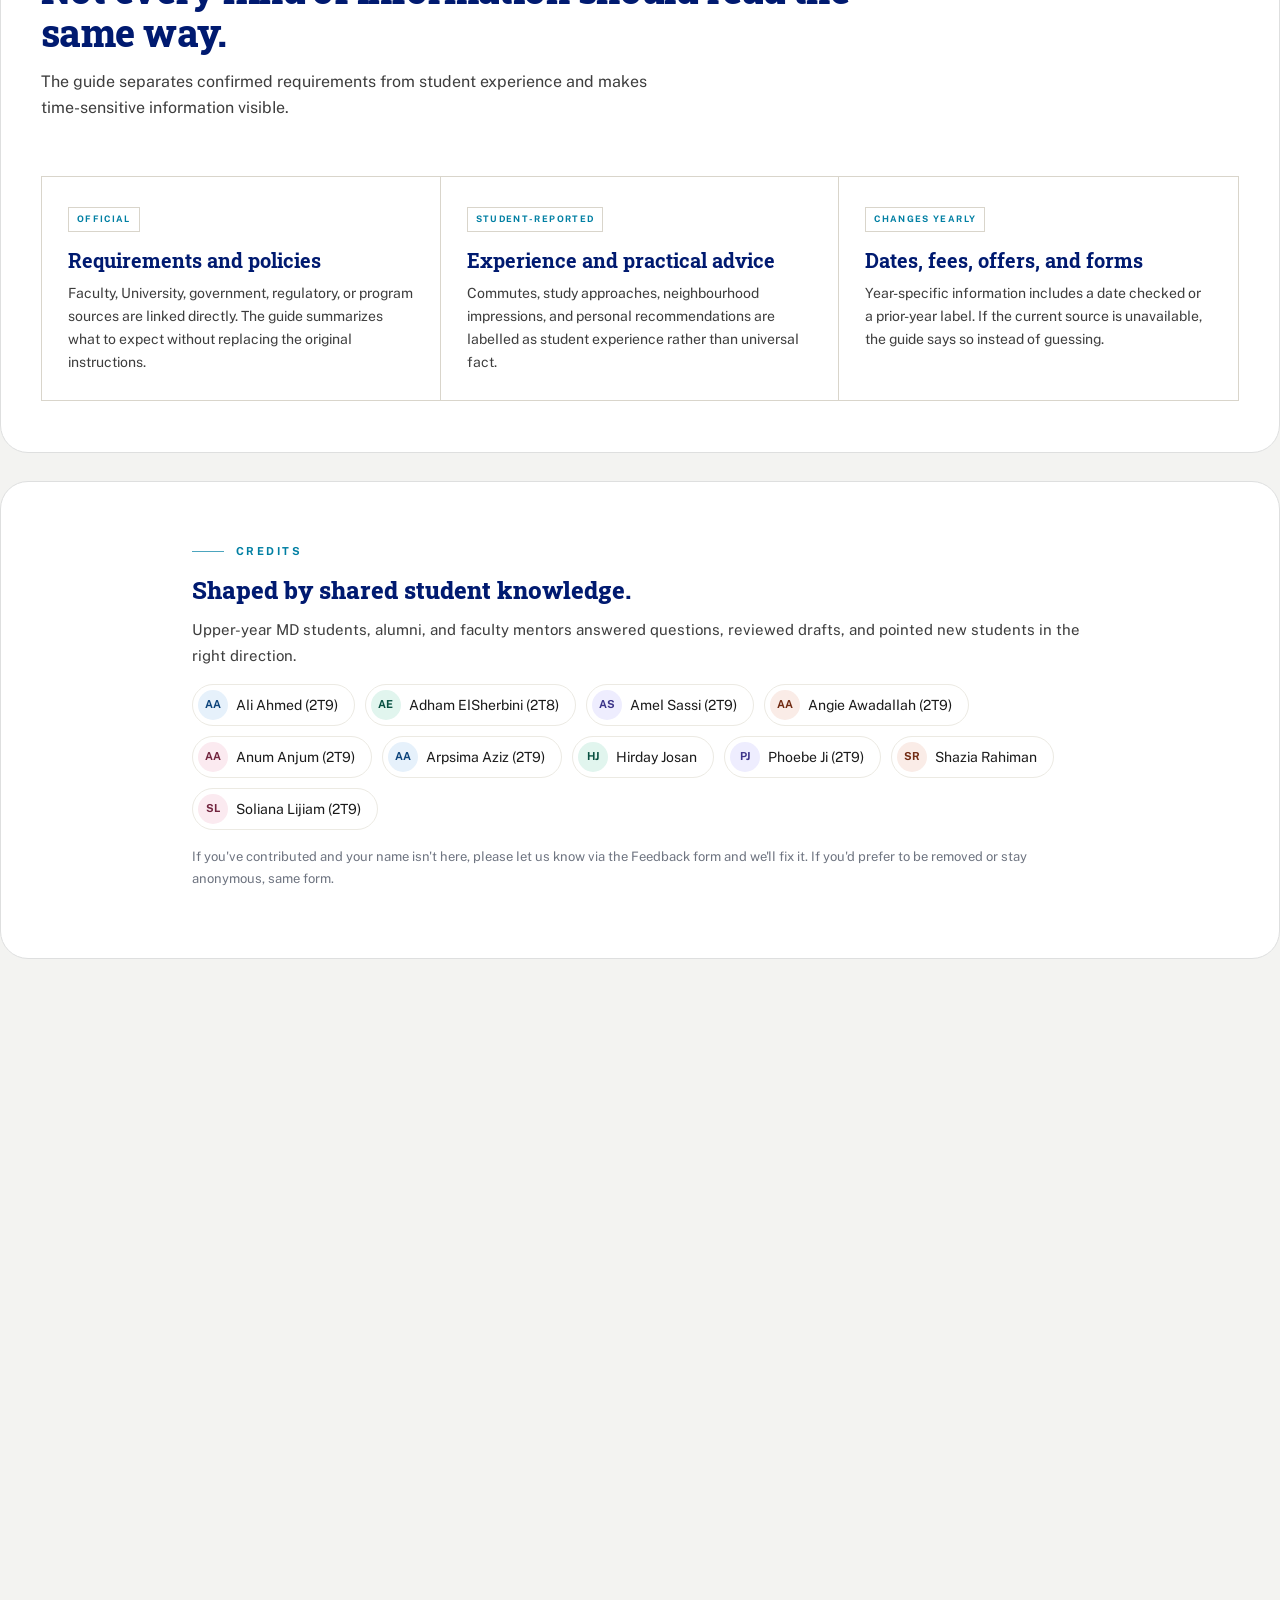
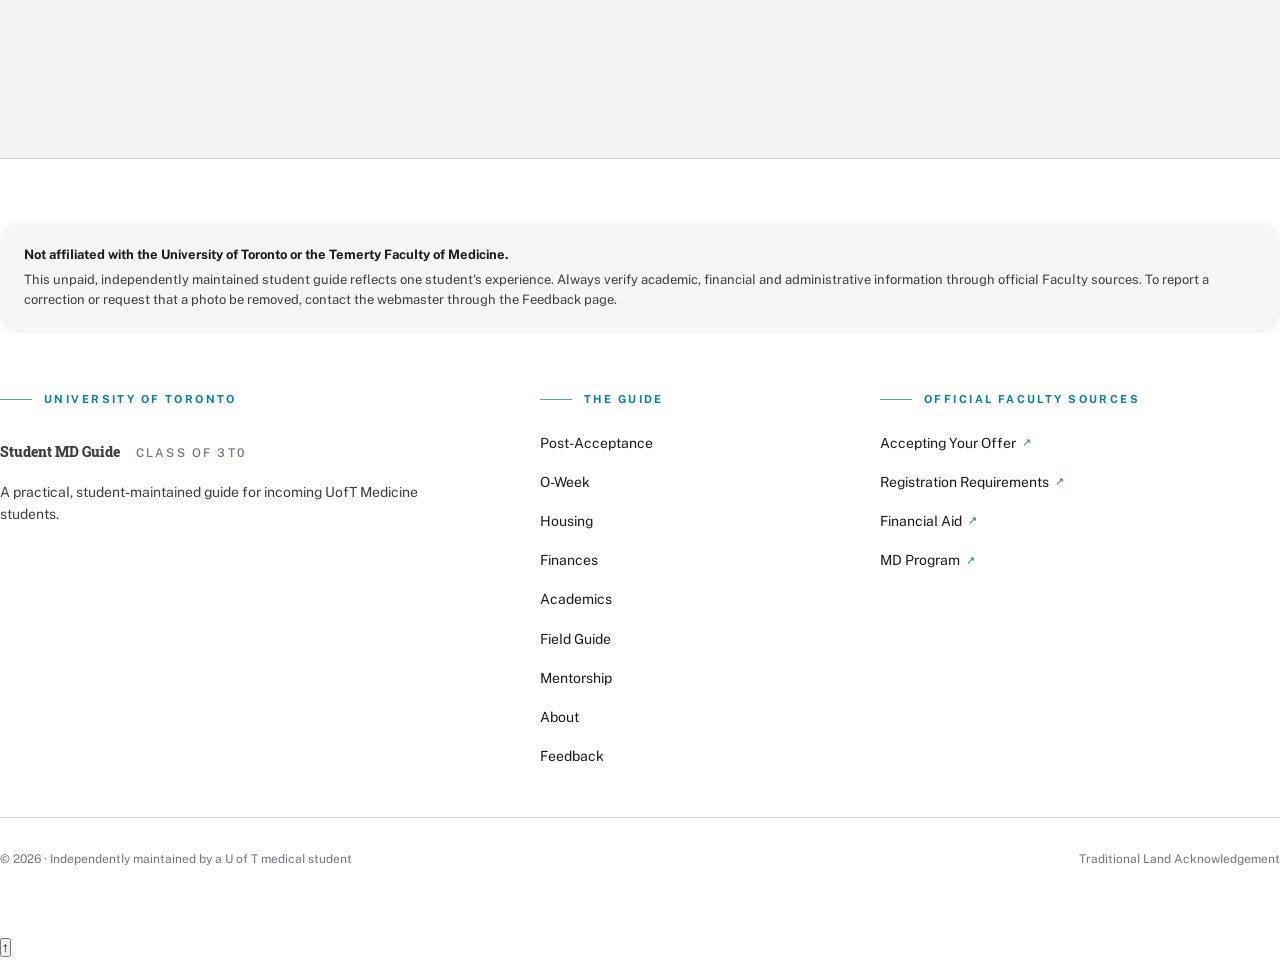
==== commit ac85bcf7: "Add files via upload" ====
--- a/about.html
+++ b/about.html
@@ -6346,7 +6346,29 @@
   });
 </script>
 
-<style id="site-collapsible-sections-style">
+
+
+
+
+
+
+
+
+
+<style id="site-performance-style">
+/* Performance + collapsible section controls */
+.site-collapse-control{display:flex;justify-content:flex-start;align-items:center;margin-top:18px;}
+.site-collapse-toggle{appearance:none;border:0;background:transparent;color:var(--uoft-teal,#007fa3);font:700 13px/1.4 Arial,sans-serif;padding:2px 0;display:inline-flex;align-items:center;gap:7px;cursor:pointer;text-align:left;}
+.site-collapse-toggle:hover{color:var(--uoft-navy,#002a5c);}
+.site-collapse-toggle:focus-visible{outline:3px solid rgba(0,127,163,.18);outline-offset:4px;}
+.site-collapse-toggle .site-collapse-label{border-bottom:1px solid currentColor;padding-bottom:1px;}
+.site-collapse-toggle .site-collapse-chevron{font-size:13px;line-height:1;}
+.section-header>.site-collapse-control{width:100%;}
+.is-site-collapsed>.container>.section-header,.is-site-collapsed>.section-header{margin-bottom:0!important;}
+/* Let the browser skip layout/paint for long sections until they near the viewport. */
+main > section:not(.hero), main .section:not(.hero){content-visibility:auto;contain-intrinsic-size:auto 900px;}
+@media(prefers-reduced-motion:reduce){.site-collapse-toggle *{transition:none!important;}}
+
 .site-collapse-control{display:flex;justify-content:flex-start;align-items:center;margin-top:18px;}
 .site-collapse-toggle{appearance:none;border:0;background:transparent;color:var(--uoft-teal,#007fa3);font:700 13px/1.4 Arial,sans-serif;padding:2px 0;display:inline-flex;align-items:center;gap:7px;cursor:pointer;text-align:left;}
 .site-collapse-toggle:hover{color:var(--uoft-navy,#002a5c);}
@@ -6356,9 +6378,6 @@
 .section-header>.site-collapse-control{width:100%;}
 .is-site-collapsed>.container>.section-header,.is-site-collapsed>.section-header{margin-bottom:0!important;}
 @media(prefers-reduced-motion:reduce){.site-collapse-toggle *{transition:none!important;}}
-</style>
-
-<style id="uoft-flat-card-style">
 /* U of T-inspired content blocks: square corners, white field, light keyline and a restrained top rule. */
 .step-card,.data-card,.group-card,.academy-card,.platform-card,.residence-card,.testimonial-card,.law-card,.principle-card,.wellness-card,.choose-uoft-card,.mentor-card,.bank-card,.recap-card,.council-roles-group{
   border-radius:0 !important;
@@ -6475,10 +6494,6 @@
   text-transform:none !important;
   color:var(--uoft-navy,#002a5c) !important;
 }
-
-</style>
-
-<style id="uoft-surface-completion-20260824">
 /* Complete the U of T-inspired surface system across legacy component families. */
 :where(
   .student-status,
@@ -6578,10 +6593,6 @@
   .before-oweek-inner{padding:26px 24px !important;}
   .council-roles-group{padding:20px 22px !important;}
 }
-</style>
-
-
-<style id="uoft-final-surface-fixes-20260824">
 /* Final surface cleanup based on U of T reference pages. */
 .skip-link{
   top:-100px !important;
@@ -6651,7 +6662,6 @@
   background:#fff7e6 !important;
 }
 </style>
-
 </head>
 <body data-page="about">
 
@@ -6957,90 +6967,77 @@
 
 <script>
 (function(){
-  var btn = document.querySelector('.back-to-top');
-  if (!btn) return;
-  window.addEventListener('scroll', function() {
-    btn.classList.toggle('visible', window.scrollY > 600);
-  }, { passive: true });
+  var btn=document.querySelector('.back-to-top');
+  if(!btn) return;
+  var ticking=false;
+  function update(){btn.classList.toggle('visible',window.scrollY>600);ticking=false;}
+  window.addEventListener('scroll',function(){if(!ticking){ticking=true;requestAnimationFrame(update);}},{passive:true});
+  update();
 })();
 </script>
 
 <script id="site-collapsible-sections-script">
 (function(){
-  function visibleCandidate(el){
-    return el && !el.matches('style,script,template');
-  }
-  function topChildWithin(container, node){
+  function visibleCandidate(el){return el && !el.matches('style,script,template');}
+  function topChildWithin(container,node){
     var current=node;
     while(current && current.parentElement!==container) current=current.parentElement;
     return current;
   }
-  function contentFor(section, header){
+  function contentFor(section,header){
     var targets=[];
     var container=header.closest('.container') || header.parentElement;
     var anchor=topChildWithin(container,header) || header;
     var node=anchor.nextElementSibling;
-    while(node){ if(visibleCandidate(node)) targets.push(node); node=node.nextElementSibling; }
-    if(container && container!==section){
-      node=container.nextElementSibling;
-      while(node){ if(visibleCandidate(node)) targets.push(node); node=node.nextElementSibling; }
+    while(node){if(visibleCandidate(node)) targets.push(node);node=node.nextElementSibling;}
+    if(!targets.length && container!==section){
+      var outer=topChildWithin(section,container) || container;
+      node=outer.nextElementSibling;
+      while(node){if(visibleCandidate(node)) targets.push(node);node=node.nextElementSibling;}
     }
-    return Array.from(new Set(targets));
-  }
-  function meaningful(targets){
-    if(!targets.length) return false;
-    var text=targets.map(function(el){return (el.innerText||'').trim();}).join(' ').replace(/\s+/g,' ');
-    var height=targets.reduce(function(sum,el){return sum+(el.scrollHeight||0);},0);
-    var structural=targets.some(function(el){
-      return el.matches('article,table,form,details,ul,ol') || !!el.querySelector('article,table,form,details,.grid,[class*="grid"],[class*="cards"],[class*="card"],[class*="sequence"],[class*="timeline"],[class*="table"],[class*="list"],[role="tablist"]');
-    });
-    var substantialBlocks=targets.filter(function(el){return (el.scrollHeight||0)>180;}).length;
-    return (structural && height>360) || substantialBlocks>=2 || text.length>1100 || height>820;
-  }
-  function setupSection(section){
+    return targets;
+  }
+  function worthwhile(section,targets){
+    if(!targets || targets.length<2) return false;
+    var structural=section.querySelectorAll('table,details,ul,ol,[class*="grid"],[class*="cards"],[class*="timeline"],[class*="map"],[class*="comparison"],[class*="directory"],[class*="sequence"]').length;
+    var paragraphs=section.querySelectorAll('p').length;
+    return structural>=2 || targets.length>=4 || paragraphs>=5;
+  }
+  function setup(section){
     if(section.dataset.collapsibleReady==='true' || section.dataset.noCollapse==='true') return;
     var header=section.querySelector(':scope > .container > .section-header, :scope > .section-header');
     if(!header) return;
-    var heading=header.querySelector('h2');
-    if(!heading) return;
-    var hideTargets=contentFor(section,header);
-    if(!meaningful(hideTargets)) return;
+    var targets=contentFor(section,header);
+    if(!worthwhile(section,targets)) return;
     section.dataset.collapsibleReady='true';
     var control=document.createElement('div');
     control.className='site-collapse-control';
     var button=document.createElement('button');
-    button.type='button';
-    button.className='site-collapse-toggle';
-    button.setAttribute('aria-expanded','true');
-    var label=(heading.textContent||'section').replace(/\s+/g,' ').trim();
+    button.type='button';button.className='site-collapse-toggle';button.setAttribute('aria-expanded','true');
+    var heading=header.querySelector('h1,h2,h3');
+    var label=heading ? heading.textContent.trim() : 'section';
     button.setAttribute('aria-label','Collapse section: '+label);
     button.innerHTML='<span class="site-collapse-label">Collapse section</span><span class="site-collapse-chevron" aria-hidden="true">↑</span>';
+    control.appendChild(button);header.appendChild(control);
     function setOpen(open){
-      hideTargets.forEach(function(el){el.hidden=!open;});
-      button.setAttribute('aria-expanded',String(open));
+      targets.forEach(function(el){el.hidden=!open;});
+      button.setAttribute('aria-expanded',open?'true':'false');
       button.setAttribute('aria-label',(open?'Collapse':'Expand')+' section: '+label);
       button.querySelector('.site-collapse-label').textContent=open?'Collapse section':'Expand section';
       button.querySelector('.site-collapse-chevron').textContent=open?'↑':'↓';
       section.classList.toggle('is-site-collapsed',!open);
     }
     button.addEventListener('click',function(){setOpen(button.getAttribute('aria-expanded')!=='true');});
-    control.appendChild(button);
-    var intro=header.querySelector(':scope > p:last-of-type');
-    if(intro) intro.insertAdjacentElement('afterend',control); else header.appendChild(control);
-    section._siteSetOpen=setOpen;
   }
   function init(){
-    document.querySelectorAll('main section').forEach(setupSection);
-    function openHashTarget(){
-      if(!location.hash) return;
-      var target=document.getElementById(location.hash.slice(1));
-      var section=target&&target.closest('section');
-      if(section&&section._siteSetOpen) section._siteSetOpen(true);
-    }
-    openHashTarget();
-    window.addEventListener('hashchange',openHashTarget);
-  }
-  if(document.readyState==='loading') document.addEventListener('DOMContentLoaded',init); else init();
+    document.querySelectorAll('main > section, main .section').forEach(setup);
+  }
+  function schedule(){
+    if('requestIdleCallback' in window) requestIdleCallback(init,{timeout:700});
+    else setTimeout(init,32);
+  }
+  if(document.readyState==='loading') document.addEventListener('DOMContentLoaded',schedule,{once:true});
+  else schedule();
 })();
 </script>
 
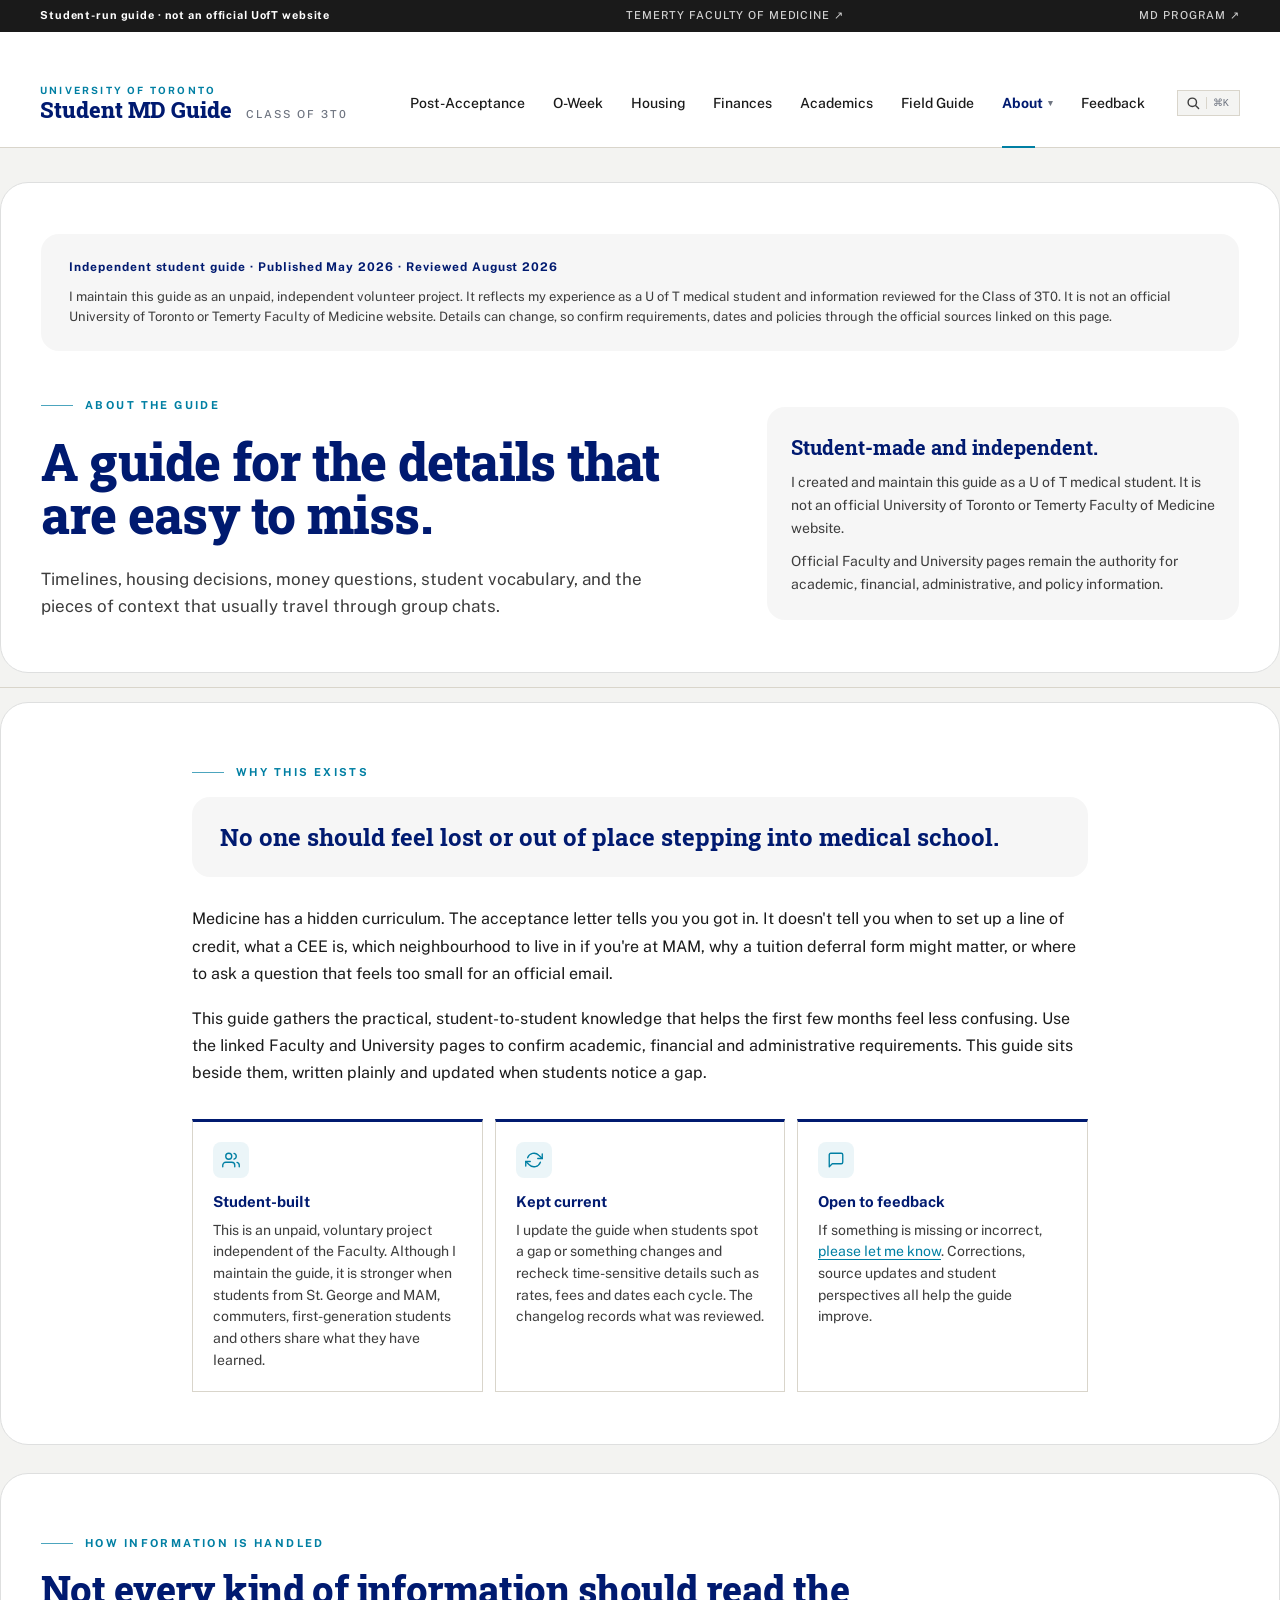
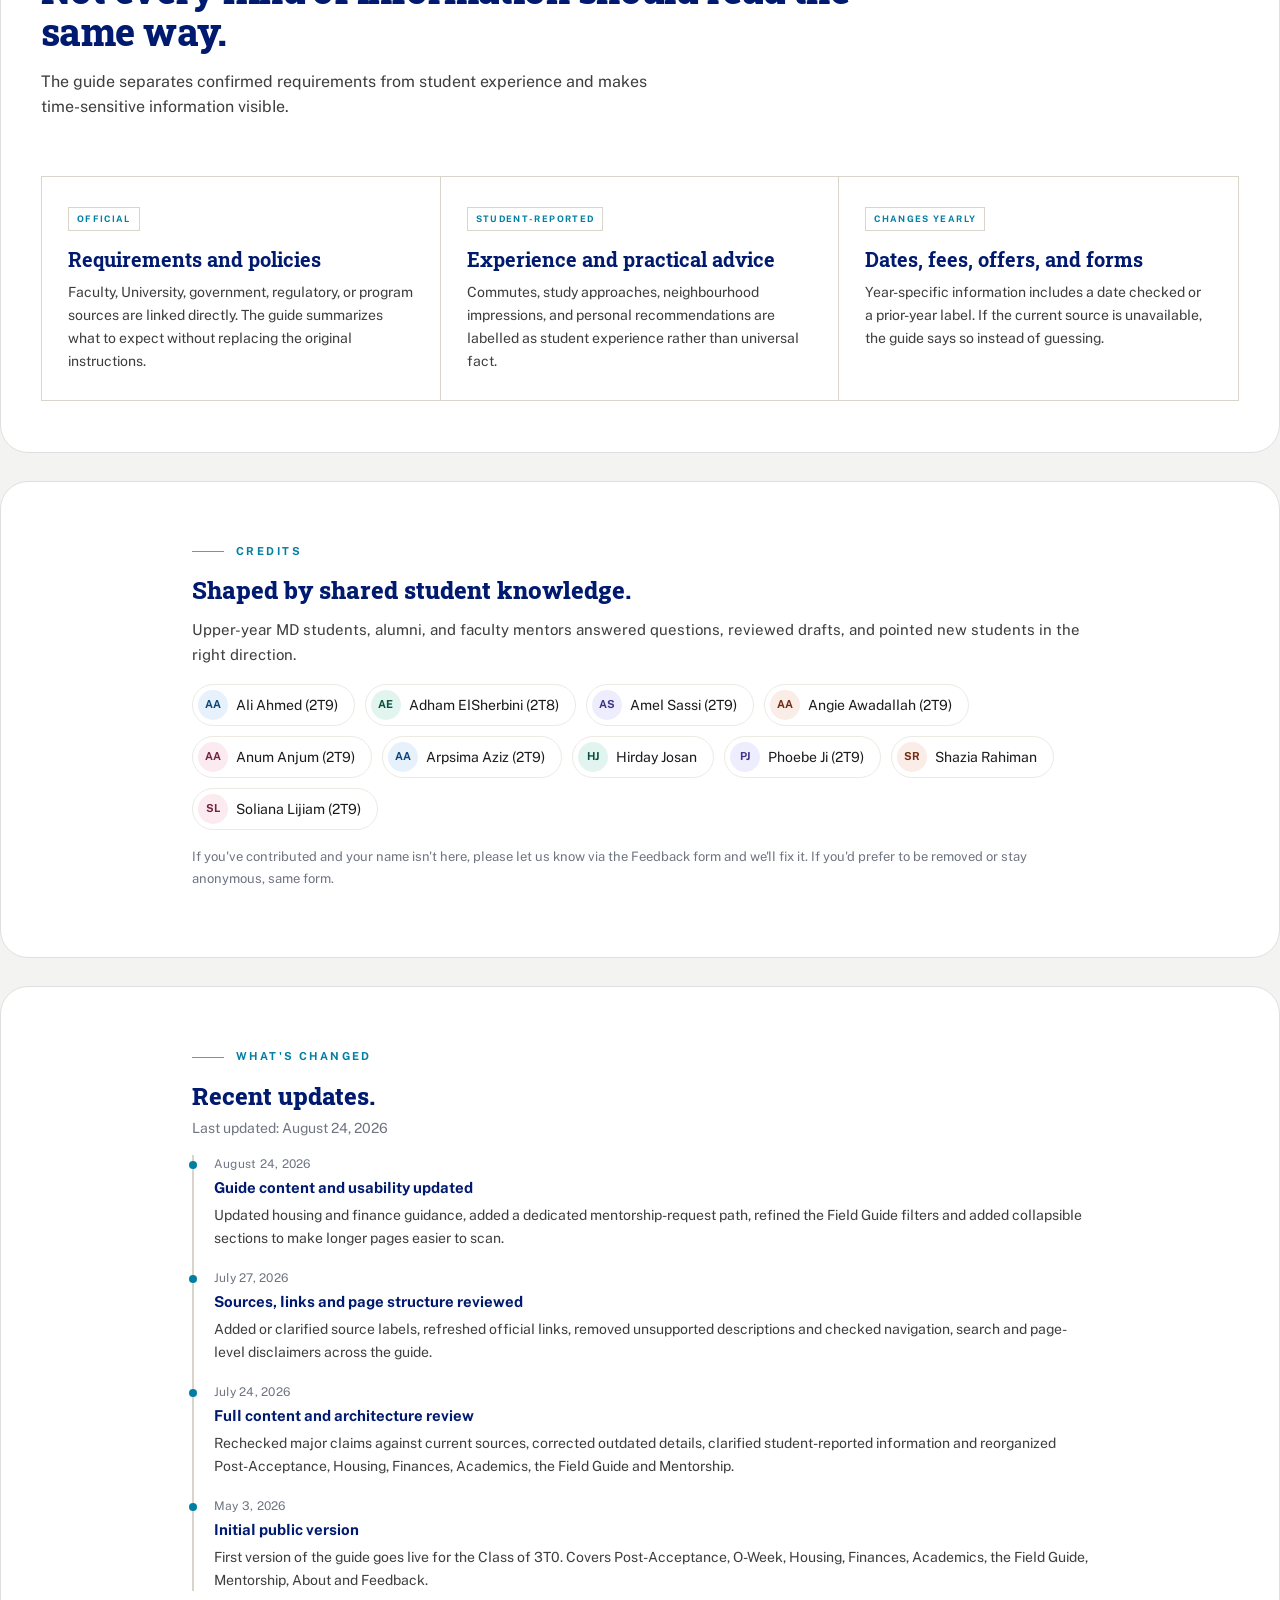
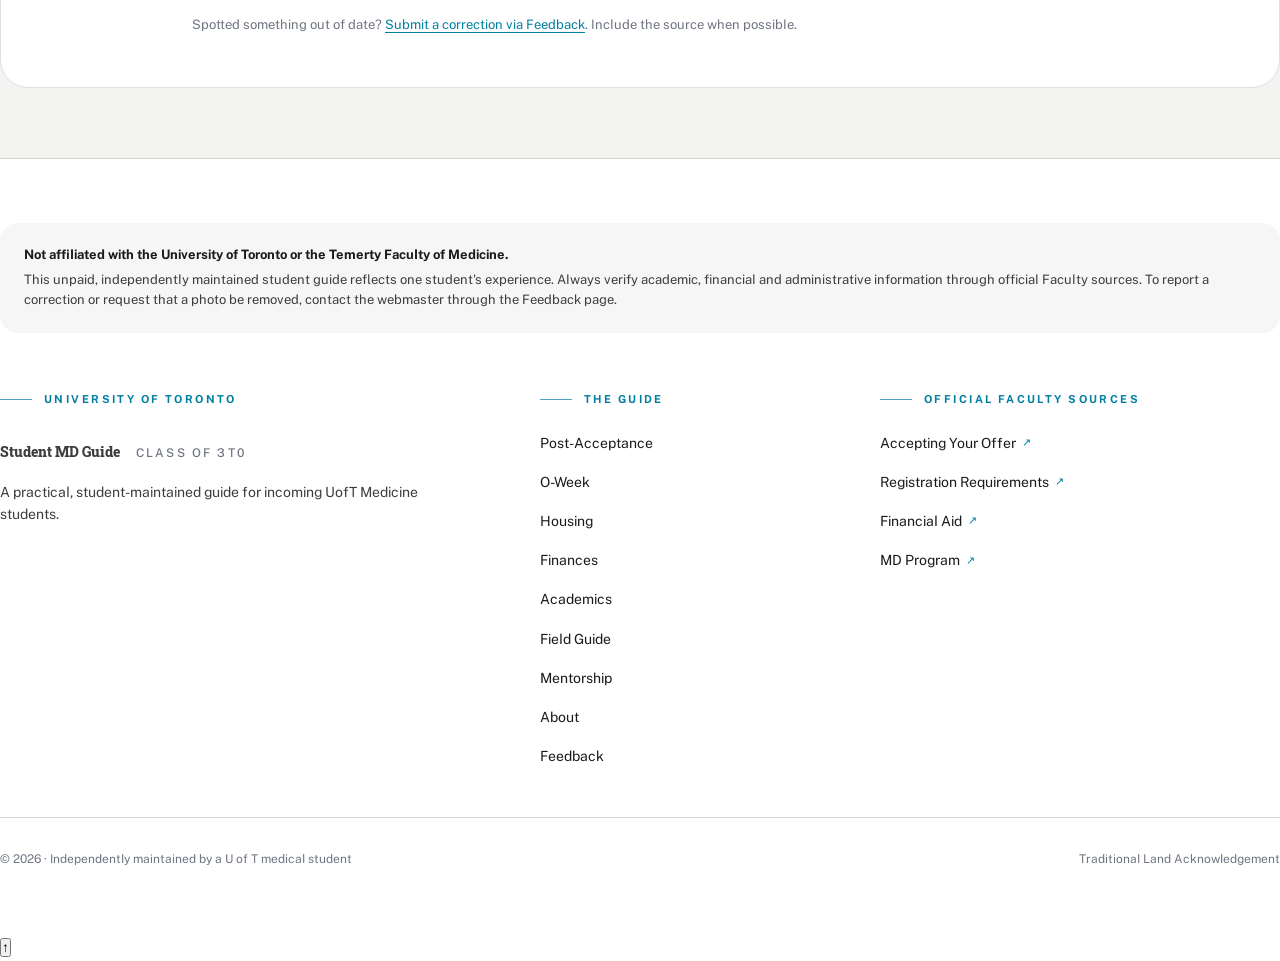
==== commit 6d35059a: "Add files via upload" ====
--- a/about.html
+++ b/about.html
@@ -5980,19 +5980,47 @@
       return document.getElementById(id);
     }).filter(Boolean);
 
+    var offsets = [];
+    var activeIdx = -1;
+    var ticking = false;
+
+    function refreshOffsets() {
+      offsets = sections.map(function(section) { return section.offsetTop; });
+      scheduleUpdate();
+    }
+
     function update() {
       var scrollY = window.scrollY + 140;
-      var activeIdx = 0;
-      for (var i = 0; i < sections.length; i++) {
-        if (sections[i].offsetTop <= scrollY) activeIdx = i;
+      var nextIdx = 0;
+      for (var i = 0; i < offsets.length; i++) {
+        if (offsets[i] <= scrollY) nextIdx = i;
+        else break;
       }
-      links.forEach(function(a, i) {
-        a.classList.toggle('is-active', i === activeIdx);
-      });
+      if (nextIdx !== activeIdx) {
+        activeIdx = nextIdx;
+        links.forEach(function(a, i) {
+          a.classList.toggle('is-active', i === activeIdx);
+        });
+      }
+      ticking = false;
     }
-    update();
-    window.addEventListener('scroll', update, { passive: true });
-    window.addEventListener('resize', update);
+
+    function scheduleUpdate() {
+      if (!ticking) {
+        ticking = true;
+        requestAnimationFrame(update);
+      }
+    }
+
+    refreshOffsets();
+    window.addEventListener('scroll', scheduleUpdate, { passive: true });
+    window.addEventListener('resize', refreshOffsets);
+    window.addEventListener('load', refreshOffsets, { once: true });
+    document.addEventListener('click', function(event) {
+      if (event.target.closest && event.target.closest('.site-collapse-toggle')) {
+        setTimeout(refreshOffsets, 0);
+      }
+    });
   });
 
   // Photo carousel — shuffles slide order on each load, auto-advances every 3s,
@@ -6115,7 +6143,13 @@
         track.scrollBy({ left: getStep(), behavior: 'smooth' });
       });
 
-      track.addEventListener('scroll', updateButtons);
+      var carouselTicking = false;
+      track.addEventListener('scroll', function() {
+        if (!carouselTicking) {
+          carouselTicking = true;
+          requestAnimationFrame(function() { updateButtons(); carouselTicking = false; });
+        }
+      }, { passive: true });
       window.addEventListener('resize', updateButtons);
       updateButtons();
     });
@@ -6365,8 +6399,6 @@
 .site-collapse-toggle .site-collapse-chevron{font-size:13px;line-height:1;}
 .section-header>.site-collapse-control{width:100%;}
 .is-site-collapsed>.container>.section-header,.is-site-collapsed>.section-header{margin-bottom:0!important;}
-/* Let the browser skip layout/paint for long sections until they near the viewport. */
-main > section:not(.hero), main .section:not(.hero){content-visibility:auto;contain-intrinsic-size:auto 900px;}
 @media(prefers-reduced-motion:reduce){.site-collapse-toggle *{transition:none!important;}}
 
 .site-collapse-control{display:flex;justify-content:flex-start;align-items:center;margin-top:18px;}
@@ -6662,6 +6694,12 @@
   background:#fff7e6 !important;
 }
 </style>
+
+<style id="site-hidden-state-fix-20260824">
+/* Ensure native hidden state always wins over component display rules. */
+[hidden]{display:none !important;}
+</style>
+
 </head>
 <body data-page="about">
 
